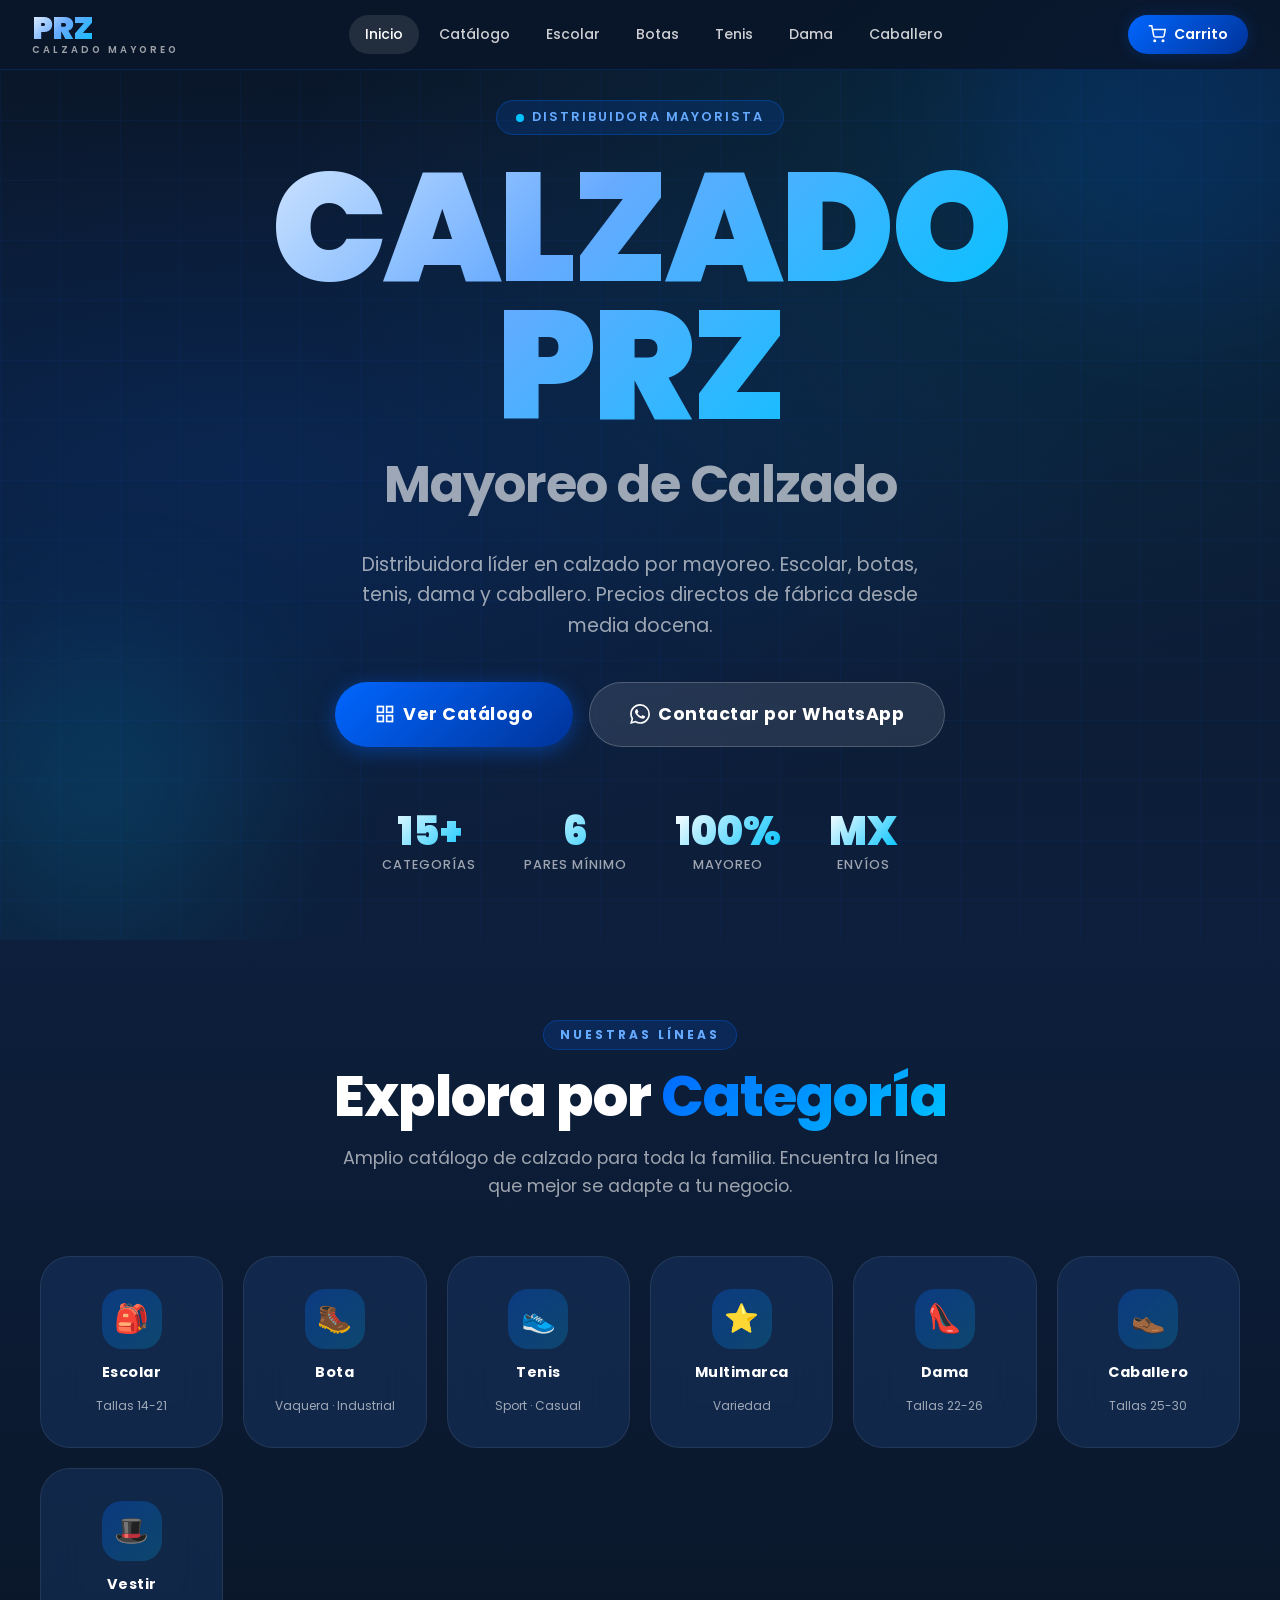
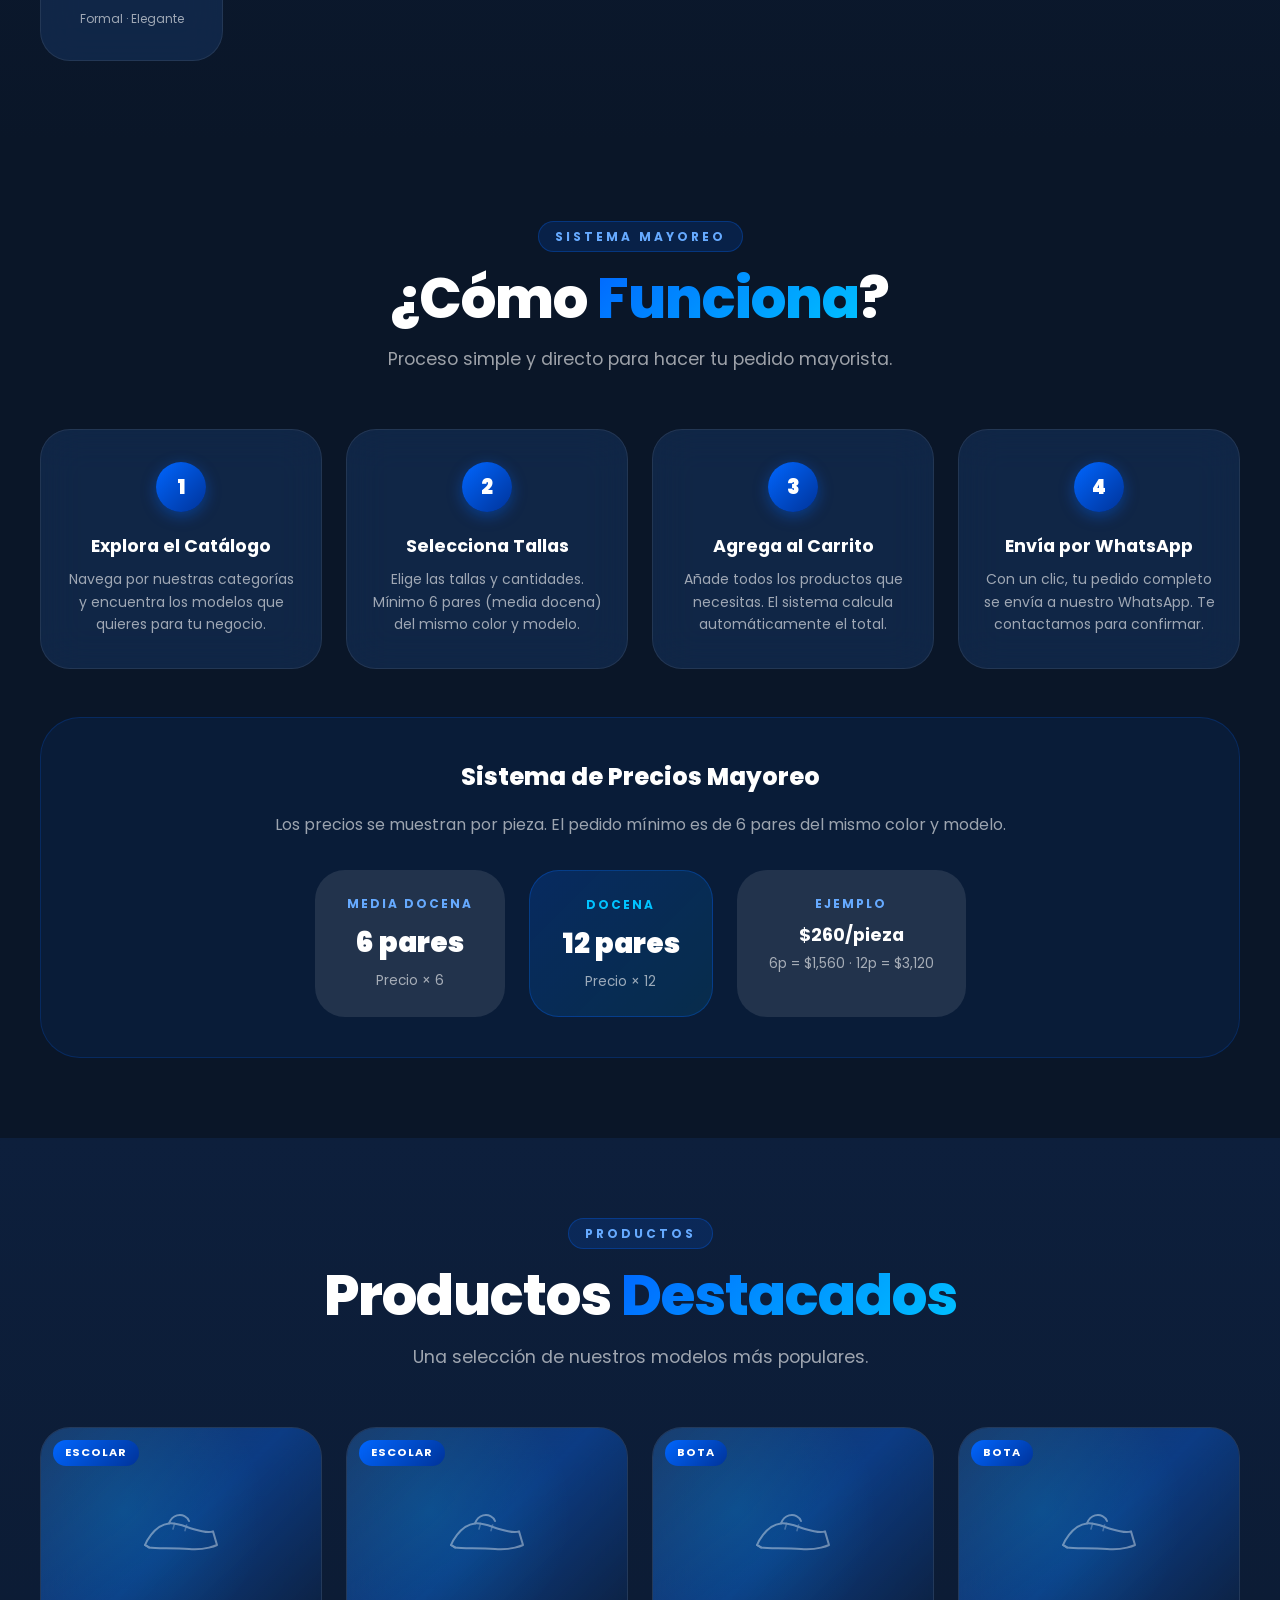
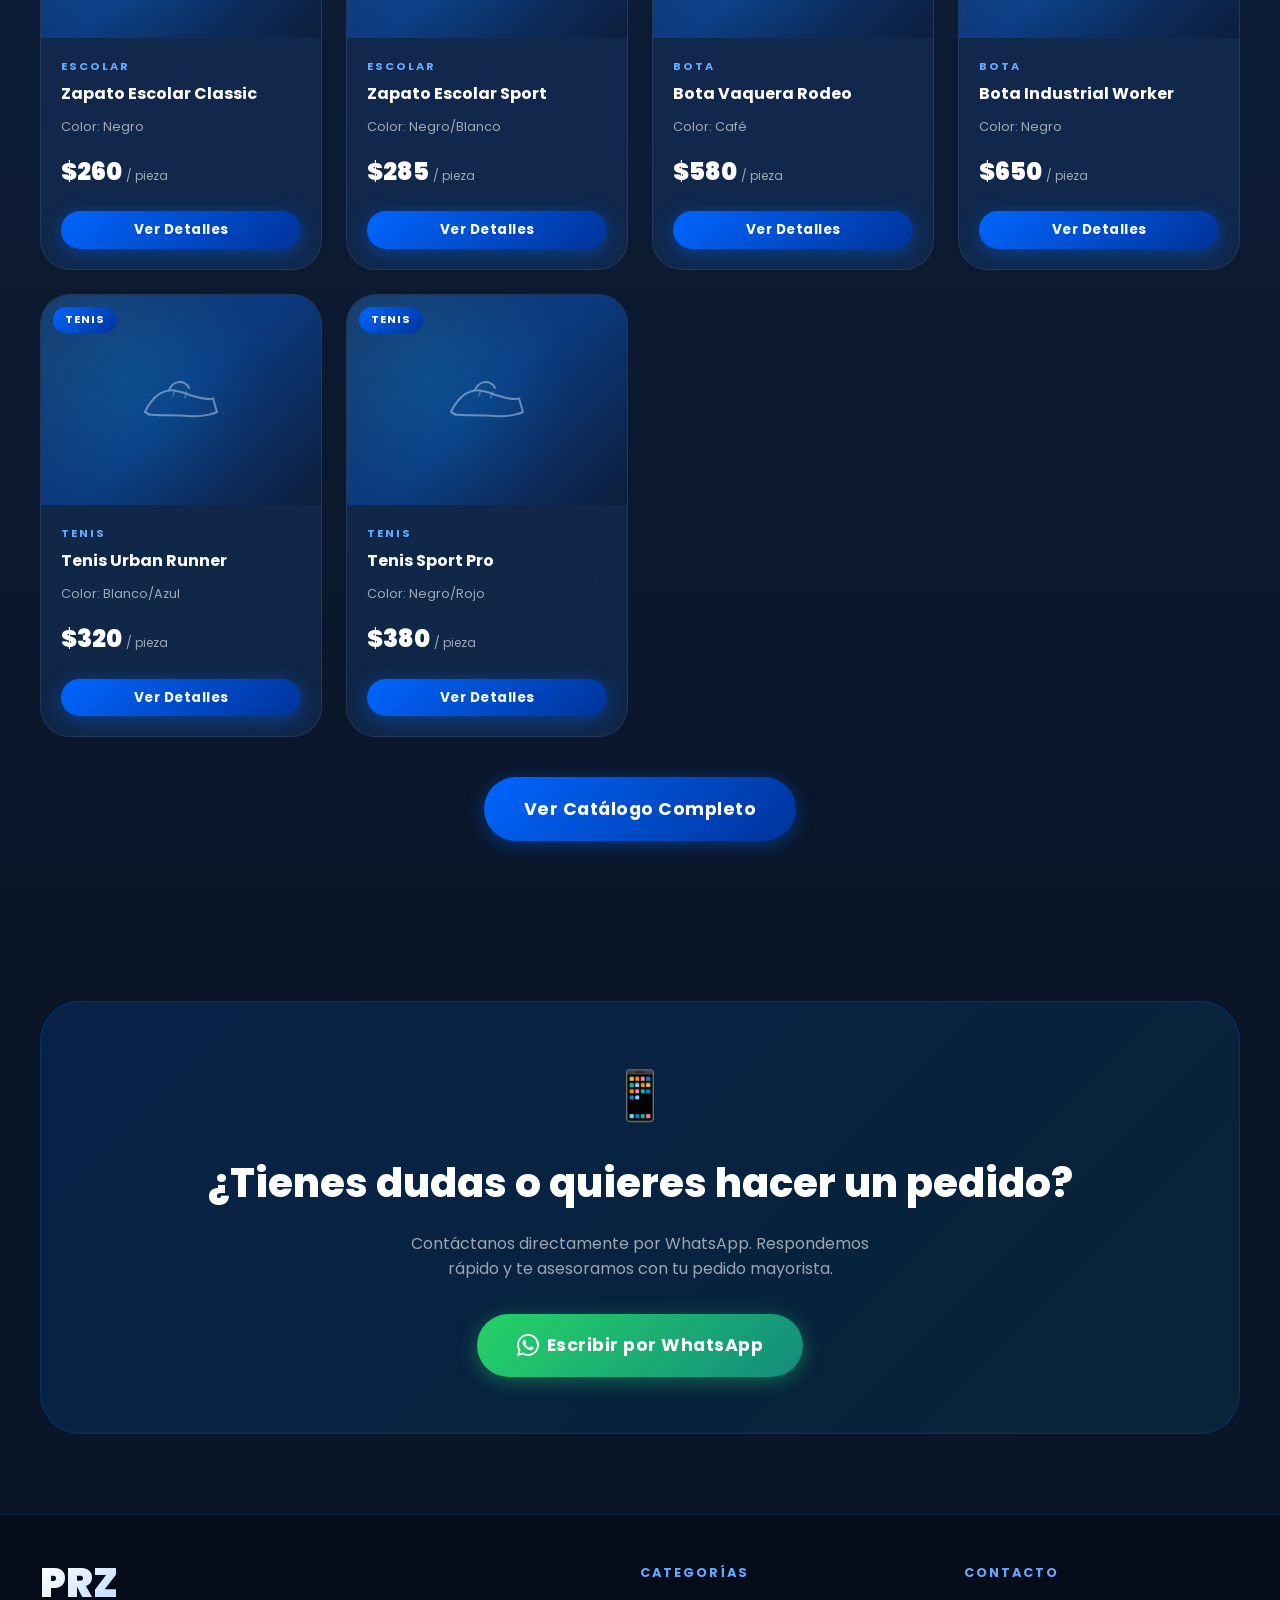
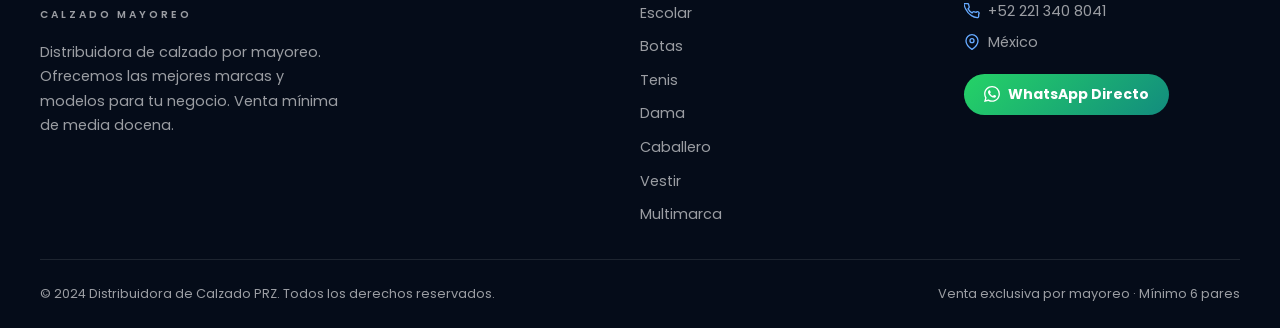
==== index.html @ e24a601f "Add files via upload" ====
<!DOCTYPE html>
<html lang="es">
<head>
  <meta charset="UTF-8">
  <meta name="viewport" content="width=device-width, initial-scale=1.0">
  <title>PRZ Calzado Mayoreo - Distribuidora de Calzado</title>
  <meta name="description" content="Distribuidora de calzado por mayoreo. Escolar, bota, tenis, dama, caballero y más. Mínimo media docena.">
  <link rel="preconnect" href="https://fonts.googleapis.com">
  <link rel="preconnect" href="https://fonts.gstatic.com" crossorigin>
  <link href="https://fonts.googleapis.com/css2?family=Poppins:wght@300;400;500;600;700;800;900&display=swap" rel="stylesheet">
  <link rel="stylesheet" href="style.css">
</head>
<body data-page="index">

  <!-- NAVBAR -->
  <nav class="navbar" id="navbar">
    <a href="index.html" class="nav-logo">
      <div>
        <span class="logo-text">PRZ</span>
        <span class="logo-sub">Calzado Mayoreo</span>
      </div>
    </a>
    <div class="nav-links">
      <a href="index.html" class="active">Inicio</a>
      <a href="catalogo.html">Catálogo</a>
      <a href="catalogo.html?categoria=escolar">Escolar</a>
      <a href="catalogo.html?categoria=bota">Botas</a>
      <a href="catalogo.html?categoria=tenis">Tenis</a>
      <a href="catalogo.html?categoria=dama">Dama</a>
      <a href="catalogo.html?categoria=caballero">Caballero</a>
    </div>
    <div class="nav-actions">
      <a href="carrito.html" class="cart-btn">
        <svg viewBox="0 0 24 24" fill="none" stroke="currentColor" stroke-width="2">
          <circle cx="9" cy="21" r="1"/><circle cx="20" cy="21" r="1"/>
          <path d="M1 1h4l2.68 13.39a2 2 0 0 0 2 1.61h9.72a2 2 0 0 0 2-1.61L23 6H6"/>
        </svg>
        Carrito
        <span class="cart-count hidden">0</span>
      </a>
      <button class="hamburger" id="hamburger" aria-label="Menú">
        <span></span><span></span><span></span>
      </button>
    </div>
  </nav>

  <!-- MOBILE NAV -->
  <div class="mobile-nav" id="mobile-nav">
    <a href="index.html">Inicio</a>
    <a href="catalogo.html">Catálogo Completo</a>
    <a href="catalogo.html?categoria=escolar">Escolar</a>
    <a href="catalogo.html?categoria=bota">Botas</a>
    <a href="catalogo.html?categoria=tenis">Tenis</a>
    <a href="catalogo.html?categoria=dama">Dama</a>
    <a href="catalogo.html?categoria=caballero">Caballero</a>
    <a href="carrito.html">🛒 Carrito</a>
  </div>

  <!-- HERO -->
  <section class="hero">
    <div class="hero-bg-grid"></div>
    <div class="hero-shape hero-shape-1"></div>
    <div class="hero-shape hero-shape-2"></div>
    <div class="hero-content">
      <div class="hero-badge">Distribuidora Mayorista</div>
      <h1 class="hero-title">CALZADO<br>PRZ</h1>
      <p class="hero-title-sub">Mayoreo de Calzado</p>
      <p class="hero-description">
        Distribuidora líder en calzado por mayoreo. Escolar, botas, tenis, dama y caballero.
        Precios directos de fábrica desde media docena.
      </p>
      <div class="hero-actions">
        <a href="catalogo.html" class="btn btn-primary btn-lg">
          <svg viewBox="0 0 24 24" fill="none" stroke="currentColor" stroke-width="2" width="20" height="20">
            <rect x="3" y="3" width="7" height="7"/><rect x="14" y="3" width="7" height="7"/>
            <rect x="14" y="14" width="7" height="7"/><rect x="3" y="14" width="7" height="7"/>
          </svg>
          Ver Catálogo
        </a>
        <a href="https://wa.me/522213408041" target="_blank" class="btn btn-secondary btn-lg">
          <svg viewBox="0 0 24 24" fill="currentColor" width="20" height="20">
            <path d="M17.472 14.382c-.297-.149-1.758-.867-2.03-.967-.273-.099-.471-.148-.67.15-.197.297-.767.966-.94 1.164-.173.199-.347.223-.644.075-.297-.15-1.255-.463-2.39-1.475-.883-.788-1.48-1.761-1.653-2.059-.173-.297-.018-.458.13-.606.134-.133.298-.347.446-.52.149-.174.198-.298.298-.497.099-.198.05-.371-.025-.52-.075-.149-.669-1.612-.916-2.207-.242-.579-.487-.5-.669-.51-.173-.008-.371-.01-.57-.01-.198 0-.52.074-.792.372-.272.297-1.04 1.016-1.04 2.479 0 1.462 1.065 2.875 1.213 3.074.149.198 2.096 3.2 5.077 4.487.709.306 1.262.489 1.694.625.712.227 1.36.195 1.871.118.571-.085 1.758-.719 2.006-1.413.248-.694.248-1.289.173-1.413-.074-.124-.272-.198-.57-.347m-5.421 7.403h-.004a9.87 9.87 0 01-5.031-1.378l-.361-.214-3.741.982.998-3.648-.235-.374a9.86 9.86 0 01-1.51-5.26c.001-5.45 4.436-9.884 9.888-9.884 2.64 0 5.122 1.03 6.988 2.898a9.825 9.825 0 012.893 6.994c-.003 5.45-4.437 9.884-9.885 9.884m8.413-18.297A11.815 11.815 0 0012.05 0C5.495 0 .16 5.335.157 11.892c0 2.096.547 4.142 1.588 5.945L.057 24l6.305-1.654a11.882 11.882 0 005.683 1.448h.005c6.554 0 11.89-5.335 11.893-11.893a11.821 11.821 0 00-3.48-8.413z"/>
          </svg>
          Contactar por WhatsApp
        </a>
      </div>
      <div class="hero-stats">
        <div class="hero-stat">
          <div class="stat-number">15+</div>
          <div class="stat-label">Categorías</div>
        </div>
        <div class="hero-stat">
          <div class="stat-number">6</div>
          <div class="stat-label">Pares mínimo</div>
        </div>
        <div class="hero-stat">
          <div class="stat-number">100%</div>
          <div class="stat-label">Mayoreo</div>
        </div>
        <div class="hero-stat">
          <div class="stat-number">MX</div>
          <div class="stat-label">Envíos</div>
        </div>
      </div>
    </div>
  </section>

  <!-- CATEGORÍAS -->
  <section class="section section-alt">
    <div class="container">
      <div class="section-header">
        <span class="section-tag">Nuestras Líneas</span>
        <h2 class="section-title">Explora por <span>Categoría</span></h2>
        <p class="section-subtitle">Amplio catálogo de calzado para toda la familia. Encuentra la línea que mejor se adapte a tu negocio.</p>
      </div>
      <div class="categories-grid">
        <a href="catalogo.html?categoria=escolar" class="category-card">
          <div class="category-icon">🎒</div>
          <span class="category-name">Escolar</span>
          <span class="category-count">Tallas 14-21</span>
        </a>
        <a href="catalogo.html?categoria=bota" class="category-card">
          <div class="category-icon">🥾</div>
          <span class="category-name">Bota</span>
          <span class="category-count">Vaquera · Industrial</span>
        </a>
        <a href="catalogo.html?categoria=tenis" class="category-card">
          <div class="category-icon">👟</div>
          <span class="category-name">Tenis</span>
          <span class="category-count">Sport · Casual</span>
        </a>
        <a href="catalogo.html?categoria=multimarca" class="category-card">
          <div class="category-icon">⭐</div>
          <span class="category-name">Multimarca</span>
          <span class="category-count">Variedad</span>
        </a>
        <a href="catalogo.html?categoria=dama" class="category-card">
          <div class="category-icon">👠</div>
          <span class="category-name">Dama</span>
          <span class="category-count">Tallas 22-26</span>
        </a>
        <a href="catalogo.html?categoria=caballero" class="category-card">
          <div class="category-icon">👞</div>
          <span class="category-name">Caballero</span>
          <span class="category-count">Tallas 25-30</span>
        </a>
        <a href="catalogo.html?categoria=vestir" class="category-card">
          <div class="category-icon">🎩</div>
          <span class="category-name">Vestir</span>
          <span class="category-count">Formal · Elegante</span>
        </a>
      </div>
    </div>
  </section>

  <!-- CÓMO FUNCIONA -->
  <section class="section">
    <div class="container">
      <div class="section-header">
        <span class="section-tag">Sistema Mayoreo</span>
        <h2 class="section-title">¿Cómo <span>Funciona</span>?</h2>
        <p class="section-subtitle">Proceso simple y directo para hacer tu pedido mayorista.</p>
      </div>
      <div class="steps-grid">
        <div class="step-card">
          <div class="step-number">1</div>
          <h3 class="step-title">Explora el Catálogo</h3>
          <p class="step-desc">Navega por nuestras categorías y encuentra los modelos que quieres para tu negocio.</p>
        </div>
        <div class="step-card">
          <div class="step-number">2</div>
          <h3 class="step-title">Selecciona Tallas</h3>
          <p class="step-desc">Elige las tallas y cantidades. Mínimo 6 pares (media docena) del mismo color y modelo.</p>
        </div>
        <div class="step-card">
          <div class="step-number">3</div>
          <h3 class="step-title">Agrega al Carrito</h3>
          <p class="step-desc">Añade todos los productos que necesitas. El sistema calcula automáticamente el total.</p>
        </div>
        <div class="step-card">
          <div class="step-number">4</div>
          <h3 class="step-title">Envía por WhatsApp</h3>
          <p class="step-desc">Con un clic, tu pedido completo se envía a nuestro WhatsApp. Te contactamos para confirmar.</p>
        </div>
      </div>

      <!-- Mayoreo info -->
      <div style="margin-top:3rem;background:rgba(0,102,255,0.08);border:1px solid rgba(0,102,255,0.2);border-radius:var(--radius-xl);padding:2.5rem;text-align:center">
        <h3 style="font-size:1.5rem;font-weight:800;margin-bottom:1rem">Sistema de Precios Mayoreo</h3>
        <p style="color:var(--white-60);margin-bottom:2rem">Los precios se muestran por pieza. El pedido mínimo es de 6 pares del mismo color y modelo.</p>
        <div style="display:flex;gap:1.5rem;justify-content:center;flex-wrap:wrap">
          <div style="background:var(--white-10);border-radius:var(--radius-lg);padding:1.5rem 2rem;min-width:180px">
            <div style="font-size:0.75rem;font-weight:700;letter-spacing:2px;text-transform:uppercase;color:var(--blue-light);margin-bottom:0.5rem">Media Docena</div>
            <div style="font-size:1.75rem;font-weight:900">6 pares</div>
            <div style="font-size:0.85rem;color:var(--white-60);margin-top:0.25rem">Precio × 6</div>
          </div>
          <div style="background:linear-gradient(135deg,rgba(0,102,255,0.2),rgba(0,195,255,0.1));border:1px solid rgba(0,102,255,0.3);border-radius:var(--radius-lg);padding:1.5rem 2rem;min-width:180px">
            <div style="font-size:0.75rem;font-weight:700;letter-spacing:2px;text-transform:uppercase;color:var(--accent);margin-bottom:0.5rem">Docena</div>
            <div style="font-size:1.75rem;font-weight:900">12 pares</div>
            <div style="font-size:0.85rem;color:var(--white-60);margin-top:0.25rem">Precio × 12</div>
          </div>
          <div style="background:var(--white-10);border-radius:var(--radius-lg);padding:1.5rem 2rem;min-width:180px">
            <div style="font-size:0.75rem;font-weight:700;letter-spacing:2px;text-transform:uppercase;color:var(--blue-light);margin-bottom:0.5rem">Ejemplo</div>
            <div style="font-size:1.1rem;font-weight:700">$260/pieza</div>
            <div style="font-size:0.85rem;color:var(--white-60);margin-top:0.25rem">6p = $1,560 · 12p = $3,120</div>
          </div>
        </div>
      </div>
    </div>
  </section>

  <!-- PRODUCTOS DESTACADOS -->
  <section class="section section-alt">
    <div class="container">
      <div class="section-header">
        <span class="section-tag">Productos</span>
        <h2 class="section-title">Productos <span>Destacados</span></h2>
        <p class="section-subtitle">Una selección de nuestros modelos más populares.</p>
      </div>
      <div class="products-grid" id="featured-products">
        <!-- Rendered by JS -->
      </div>
      <div style="text-align:center;margin-top:2.5rem">
        <a href="catalogo.html" class="btn btn-primary btn-lg">Ver Catálogo Completo</a>
      </div>
    </div>
  </section>

  <!-- CTA WHATSAPP -->
  <section class="section">
    <div class="container">
      <div style="background:linear-gradient(135deg,rgba(0,102,255,0.15),rgba(0,195,255,0.08));border:1px solid rgba(0,102,255,0.25);border-radius:var(--radius-xl);padding:3.5rem 2rem;text-align:center">
        <div style="font-size:3rem;margin-bottom:1rem">📱</div>
        <h2 style="font-size:clamp(1.75rem,4vw,2.5rem);font-weight:800;margin-bottom:1rem">¿Tienes dudas o quieres hacer un pedido?</h2>
        <p style="color:var(--white-60);max-width:500px;margin:0 auto 2rem;font-size:1rem">Contáctanos directamente por WhatsApp. Respondemos rápido y te asesoramos con tu pedido mayorista.</p>
        <a href="https://wa.me/522213408041?text=Hola%2C%20me%20interesa%20hacer%20un%20pedido%20mayorista%20de%20calzado%20PRZ" target="_blank" class="btn btn-whatsapp btn-lg">
          <svg viewBox="0 0 24 24" fill="currentColor" width="22" height="22">
            <path d="M17.472 14.382c-.297-.149-1.758-.867-2.03-.967-.273-.099-.471-.148-.67.15-.197.297-.767.966-.94 1.164-.173.199-.347.223-.644.075-.297-.15-1.255-.463-2.39-1.475-.883-.788-1.48-1.761-1.653-2.059-.173-.297-.018-.458.13-.606.134-.133.298-.347.446-.52.149-.174.198-.298.298-.497.099-.198.05-.371-.025-.52-.075-.149-.669-1.612-.916-2.207-.242-.579-.487-.5-.669-.51-.173-.008-.371-.01-.57-.01-.198 0-.52.074-.792.372-.272.297-1.04 1.016-1.04 2.479 0 1.462 1.065 2.875 1.213 3.074.149.198 2.096 3.2 5.077 4.487.709.306 1.262.489 1.694.625.712.227 1.36.195 1.871.118.571-.085 1.758-.719 2.006-1.413.248-.694.248-1.289.173-1.413-.074-.124-.272-.198-.57-.347m-5.421 7.403h-.004a9.87 9.87 0 01-5.031-1.378l-.361-.214-3.741.982.998-3.648-.235-.374a9.86 9.86 0 01-1.51-5.26c.001-5.45 4.436-9.884 9.888-9.884 2.64 0 5.122 1.03 6.988 2.898a9.825 9.825 0 012.893 6.994c-.003 5.45-4.437 9.884-9.885 9.884m8.413-18.297A11.815 11.815 0 0012.05 0C5.495 0 .16 5.335.157 11.892c0 2.096.547 4.142 1.588 5.945L.057 24l6.305-1.654a11.882 11.882 0 005.683 1.448h.005c6.554 0 11.89-5.335 11.893-11.893a11.821 11.821 0 00-3.48-8.413z"/>
          </svg>
          Escribir por WhatsApp
        </a>
      </div>
    </div>
  </section>

  <!-- FOOTER -->
  <footer class="footer">
    <div class="footer-grid">
      <div class="footer-brand">
        <span class="logo-text">PRZ</span>
        <span class="logo-sub">Calzado Mayoreo</span>
        <p>Distribuidora de calzado por mayoreo. Ofrecemos las mejores marcas y modelos para tu negocio. Venta mínima de media docena.</p>
      </div>
      <div class="footer-col">
        <h4>Categorías</h4>
        <ul>
          <li><a href="catalogo.html?categoria=escolar">Escolar</a></li>
          <li><a href="catalogo.html?categoria=bota">Botas</a></li>
          <li><a href="catalogo.html?categoria=tenis">Tenis</a></li>
          <li><a href="catalogo.html?categoria=dama">Dama</a></li>
          <li><a href="catalogo.html?categoria=caballero">Caballero</a></li>
          <li><a href="catalogo.html?categoria=vestir">Vestir</a></li>
          <li><a href="catalogo.html?categoria=multimarca">Multimarca</a></li>
        </ul>
      </div>
      <div class="footer-col">
        <h4>Contacto</h4>
        <div class="footer-contact-item">
          <svg viewBox="0 0 24 24" fill="none" stroke="currentColor" stroke-width="2">
            <path d="M22 16.92v3a2 2 0 01-2.18 2 19.79 19.79 0 01-8.63-3.07A19.5 19.5 0 013.07 9.81a19.79 19.79 0 01-3.07-8.67A2 2 0 012 .84h3a2 2 0 012 1.72c.127.96.361 1.903.7 2.81a2 2 0 01-.45 2.11L6.09 8.91a16 16 0 006 6l1.27-1.27a2 2 0 012.11-.45c.907.339 1.85.573 2.81.7A2 2 0 0122 16.92z"/>
          </svg>
          +52 221 340 8041
        </div>
        <div class="footer-contact-item">
          <svg viewBox="0 0 24 24" fill="none" stroke="currentColor" stroke-width="2">
            <path d="M21 10c0 7-9 13-9 13s-9-6-9-13a9 9 0 0118 0z"/><circle cx="12" cy="10" r="3"/>
          </svg>
          México
        </div>
        <a href="https://wa.me/522213408041" target="_blank" class="footer-whatsapp">
          <svg viewBox="0 0 24 24" fill="currentColor" width="16" height="16">
            <path d="M17.472 14.382c-.297-.149-1.758-.867-2.03-.967-.273-.099-.471-.148-.67.15-.197.297-.767.966-.94 1.164-.173.199-.347.223-.644.075-.297-.15-1.255-.463-2.39-1.475-.883-.788-1.48-1.761-1.653-2.059-.173-.297-.018-.458.13-.606.134-.133.298-.347.446-.52.149-.174.198-.298.298-.497.099-.198.05-.371-.025-.52-.075-.149-.669-1.612-.916-2.207-.242-.579-.487-.5-.669-.51-.173-.008-.371-.01-.57-.01-.198 0-.52.074-.792.372-.272.297-1.04 1.016-1.04 2.479 0 1.462 1.065 2.875 1.213 3.074.149.198 2.096 3.2 5.077 4.487.709.306 1.262.489 1.694.625.712.227 1.36.195 1.871.118.571-.085 1.758-.719 2.006-1.413.248-.694.248-1.289.173-1.413-.074-.124-.272-.198-.57-.347m-5.421 7.403h-.004a9.87 9.87 0 01-5.031-1.378l-.361-.214-3.741.982.998-3.648-.235-.374a9.86 9.86 0 01-1.51-5.26c.001-5.45 4.436-9.884 9.888-9.884 2.64 0 5.122 1.03 6.988 2.898a9.825 9.825 0 012.893 6.994c-.003 5.45-4.437 9.884-9.885 9.884m8.413-18.297A11.815 11.815 0 0012.05 0C5.495 0 .16 5.335.157 11.892c0 2.096.547 4.142 1.588 5.945L.057 24l6.305-1.654a11.882 11.882 0 005.683 1.448h.005c6.554 0 11.89-5.335 11.893-11.893a11.821 11.821 0 00-3.48-8.413z"/>
          </svg>
          WhatsApp Directo
        </a>
      </div>
    </div>
    <div class="footer-bottom">
      <span>© 2024 Distribuidora de Calzado PRZ. Todos los derechos reservados.</span>
      <span>Venta exclusiva por mayoreo · Mínimo 6 pares</span>
    </div>
  </footer>

  <script src="app.js"></script>
</body>
</html>
---- style.css ----
/* ============================================
   PRZ CALZADO MAYOREO - Global Styles
   ============================================ */

@import url('https://fonts.googleapis.com/css2?family=Poppins:wght@300;400;500;600;700;800;900&display=swap');

/* ---- CSS Custom Properties ---- */
:root {
  --bg-deep: #0A1628;
  --bg-mid: #0d1f3c;
  --bg-card: rgba(26, 58, 107, 0.45);
  --blue-dark: #003399;
  --blue-mid: #1a3a6b;
  --blue-bright: #0066ff;
  --blue-glow: #3385ff;
  --blue-light: #66aaff;
  --white: #ffffff;
  --white-80: rgba(255,255,255,0.8);
  --white-60: rgba(255,255,255,0.6);
  --white-20: rgba(255,255,255,0.2);
  --white-10: rgba(255,255,255,0.1);
  --accent: #00c3ff;
  --accent-2: #0066ff;
  --success: #00e676;
  --warning: #ffab00;
  --radius-sm: 12px;
  --radius-md: 20px;
  --radius-lg: 30px;
  --radius-xl: 40px;
  --radius-pill: 100px;
  --shadow-card: 0 8px 32px rgba(0, 102, 255, 0.15);
  --shadow-glow: 0 0 30px rgba(0, 102, 255, 0.3);
  --shadow-glow-sm: 0 0 15px rgba(0, 102, 255, 0.2);
  --transition: all 0.3s cubic-bezier(0.4, 0, 0.2, 1);
  --font: 'Poppins', sans-serif;
}

/* ---- Reset & Base ---- */
*, *::before, *::after {
  box-sizing: border-box;
  margin: 0;
  padding: 0;
}

html {
  scroll-behavior: smooth;
  font-size: 16px;
}

body {
  font-family: var(--font);
  background-color: var(--bg-deep);
  color: var(--white);
  line-height: 1.6;
  overflow-x: hidden;
  min-height: 100vh;
}

a {
  text-decoration: none;
  color: inherit;
  transition: var(--transition);
}

ul, ol {
  list-style: none;
}

img {
  max-width: 100%;
  display: block;
}

button {
  cursor: pointer;
  font-family: var(--font);
  border: none;
  outline: none;
}

input, select, textarea {
  font-family: var(--font);
  outline: none;
}

/* ============================================
   NAVBAR
   ============================================ */
.navbar {
  position: fixed;
  top: 0;
  left: 0;
  right: 0;
  z-index: 1000;
  padding: 0 2rem;
  height: 70px;
  display: flex;
  align-items: center;
  justify-content: space-between;
  background: rgba(10, 22, 40, 0.85);
  backdrop-filter: blur(20px);
  -webkit-backdrop-filter: blur(20px);
  border-bottom: 1px solid rgba(0, 102, 255, 0.2);
  transition: var(--transition);
}

.navbar.scrolled {
  background: rgba(10, 22, 40, 0.98);
  box-shadow: 0 4px 30px rgba(0, 0, 0, 0.4);
}

.nav-logo {
  display: flex;
  align-items: center;
  gap: 0.5rem;
  text-decoration: none;
}

.nav-logo .logo-text {
  font-size: 2rem;
  font-weight: 900;
  letter-spacing: -1px;
  background: linear-gradient(135deg, var(--white) 0%, var(--blue-light) 50%, var(--accent) 100%);
  -webkit-background-clip: text;
  -webkit-text-fill-color: transparent;
  background-clip: text;
  line-height: 1;
}

.nav-logo .logo-sub {
  font-size: 0.6rem;
  font-weight: 600;
  letter-spacing: 3px;
  text-transform: uppercase;
  color: var(--white-60);
  display: block;
  margin-top: -4px;
}

.nav-links {
  display: flex;
  align-items: center;
  gap: 0.25rem;
}

.nav-links a {
  padding: 0.5rem 1rem;
  border-radius: var(--radius-pill);
  font-size: 0.875rem;
  font-weight: 500;
  color: var(--white-80);
  transition: var(--transition);
}

.nav-links a:hover,
.nav-links a.active {
  background: var(--white-10);
  color: var(--white);
}

.nav-actions {
  display: flex;
  align-items: center;
  gap: 1rem;
}

.cart-btn {
  position: relative;
  display: flex;
  align-items: center;
  gap: 0.5rem;
  padding: 0.5rem 1.25rem;
  background: linear-gradient(135deg, var(--blue-bright), var(--blue-dark));
  border-radius: var(--radius-pill);
  font-size: 0.875rem;
  font-weight: 600;
  color: var(--white);
  transition: var(--transition);
  box-shadow: var(--shadow-glow-sm);
  text-decoration: none;
}

.cart-btn:hover {
  transform: translateY(-2px);
  box-shadow: var(--shadow-glow);
}

.cart-btn svg {
  width: 18px;
  height: 18px;
}

.cart-count {
  position: absolute;
  top: -6px;
  right: -6px;
  background: var(--accent);
  color: var(--bg-deep);
  font-size: 0.65rem;
  font-weight: 800;
  width: 20px;
  height: 20px;
  border-radius: 50%;
  display: flex;
  align-items: center;
  justify-content: center;
  border: 2px solid var(--bg-deep);
  transition: var(--transition);
}

.cart-count.hidden {
  display: none;
}

/* Hamburger */
.hamburger {
  display: none;
  flex-direction: column;
  gap: 5px;
  cursor: pointer;
  padding: 0.5rem;
  background: none;
  border: none;
}

.hamburger span {
  display: block;
  width: 24px;
  height: 2px;
  background: var(--white);
  border-radius: 2px;
  transition: var(--transition);
}

/* Mobile nav */
.mobile-nav {
  display: none;
  position: fixed;
  top: 70px;
  left: 0;
  right: 0;
  background: rgba(10, 22, 40, 0.98);
  backdrop-filter: blur(20px);
  padding: 1rem;
  border-bottom: 1px solid rgba(0, 102, 255, 0.2);
  z-index: 999;
  flex-direction: column;
  gap: 0.5rem;
}

.mobile-nav.open {
  display: flex;
}

.mobile-nav a {
  padding: 0.75rem 1rem;
  border-radius: var(--radius-sm);
  font-weight: 500;
  color: var(--white-80);
  transition: var(--transition);
}

.mobile-nav a:hover {
  background: var(--white-10);
  color: var(--white);
}

/* ============================================
   HERO SECTION
   ============================================ */
.hero {
  min-height: 100vh;
  display: flex;
  align-items: center;
  justify-content: center;
  position: relative;
  overflow: hidden;
  padding: 100px 2rem 4rem;
  background: radial-gradient(ellipse at 20% 50%, rgba(0, 102, 255, 0.15) 0%, transparent 60%),
              radial-gradient(ellipse at 80% 20%, rgba(0, 195, 255, 0.1) 0%, transparent 50%),
              linear-gradient(180deg, var(--bg-deep) 0%, var(--bg-mid) 100%);
}

.hero-bg-grid {
  position: absolute;
  inset: 0;
  background-image:
    linear-gradient(rgba(0, 102, 255, 0.05) 1px, transparent 1px),
    linear-gradient(90deg, rgba(0, 102, 255, 0.05) 1px, transparent 1px);
  background-size: 60px 60px;
  pointer-events: none;
}

.hero-content {
  position: relative;
  z-index: 1;
  text-align: center;
  max-width: 1100px;
  width: 100%;
}

.hero-badge {
  display: inline-flex;
  align-items: center;
  gap: 0.5rem;
  padding: 0.4rem 1.2rem;
  background: rgba(0, 102, 255, 0.15);
  border: 1px solid rgba(0, 102, 255, 0.3);
  border-radius: var(--radius-pill);
  font-size: 0.8rem;
  font-weight: 600;
  letter-spacing: 2px;
  text-transform: uppercase;
  color: var(--blue-light);
  margin-bottom: 1.5rem;
}

.hero-badge::before {
  content: '';
  width: 8px;
  height: 8px;
  background: var(--accent);
  border-radius: 50%;
  animation: pulse 2s infinite;
}

@keyframes pulse {
  0%, 100% { opacity: 1; transform: scale(1); }
  50% { opacity: 0.5; transform: scale(1.3); }
}

.hero-title {
  font-size: clamp(3.5rem, 12vw, 10rem);
  font-weight: 900;
  line-height: 0.9;
  letter-spacing: -4px;
  margin-bottom: 0.5rem;
  background: linear-gradient(135deg, var(--white) 0%, var(--blue-light) 40%, var(--accent) 80%);
  -webkit-background-clip: text;
  -webkit-text-fill-color: transparent;
  background-clip: text;
}

.hero-title-sub {
  font-size: clamp(1.5rem, 4vw, 3.5rem);
  font-weight: 700;
  letter-spacing: -1px;
  color: var(--white-60);
  margin-bottom: 1.5rem;
}

.hero-description {
  font-size: clamp(1rem, 2vw, 1.2rem);
  color: var(--white-60);
  max-width: 600px;
  margin: 0 auto 2.5rem;
  font-weight: 400;
}

.hero-actions {
  display: flex;
  gap: 1rem;
  justify-content: center;
  flex-wrap: wrap;
}

.hero-stats {
  display: flex;
  gap: 3rem;
  justify-content: center;
  margin-top: 4rem;
  flex-wrap: wrap;
}

.hero-stat {
  text-align: center;
}

.hero-stat .stat-number {
  font-size: 2.5rem;
  font-weight: 900;
  background: linear-gradient(135deg, var(--white), var(--accent));
  -webkit-background-clip: text;
  -webkit-text-fill-color: transparent;
  background-clip: text;
  line-height: 1;
}

.hero-stat .stat-label {
  font-size: 0.8rem;
  color: var(--white-60);
  font-weight: 500;
  letter-spacing: 1px;
  text-transform: uppercase;
  margin-top: 0.25rem;
}

/* Floating shapes */
.hero-shape {
  position: absolute;
  border-radius: 50%;
  filter: blur(80px);
  pointer-events: none;
  opacity: 0.15;
}

.hero-shape-1 {
  width: 400px;
  height: 400px;
  background: var(--blue-bright);
  top: -100px;
  right: -100px;
}

.hero-shape-2 {
  width: 300px;
  height: 300px;
  background: var(--accent);
  bottom: 0;
  left: -50px;
}

/* ============================================
   BUTTONS
   ============================================ */
.btn {
  display: inline-flex;
  align-items: center;
  justify-content: center;
  gap: 0.5rem;
  padding: 0.875rem 2rem;
  border-radius: var(--radius-pill);
  font-size: 1rem;
  font-weight: 700;
  letter-spacing: 0.5px;
  transition: var(--transition);
  cursor: pointer;
  border: none;
  text-decoration: none;
  white-space: nowrap;
}

.btn-primary {
  background: linear-gradient(135deg, var(--blue-bright) 0%, var(--blue-dark) 100%);
  color: var(--white);
  box-shadow: 0 4px 20px rgba(0, 102, 255, 0.4);
}

.btn-primary:hover {
  transform: translateY(-3px);
  box-shadow: 0 8px 30px rgba(0, 102, 255, 0.6);
}

.btn-primary:active {
  transform: translateY(-1px);
}

.btn-secondary {
  background: var(--white-10);
  color: var(--white);
  border: 1px solid var(--white-20);
  backdrop-filter: blur(10px);
}

.btn-secondary:hover {
  background: var(--white-20);
  transform: translateY(-3px);
}

.btn-outline {
  background: transparent;
  color: var(--blue-bright);
  border: 2px solid var(--blue-bright);
}

.btn-outline:hover {
  background: var(--blue-bright);
  color: var(--white);
  transform: translateY(-3px);
}

.btn-whatsapp {
  background: linear-gradient(135deg, #25D366, #128C7E);
  color: var(--white);
  box-shadow: 0 4px 20px rgba(37, 211, 102, 0.4);
  font-size: 1.1rem;
  padding: 1rem 2.5rem;
}

.btn-whatsapp:hover {
  transform: translateY(-3px);
  box-shadow: 0 8px 30px rgba(37, 211, 102, 0.6);
}

.btn-lg {
  padding: 1.1rem 2.5rem;
  font-size: 1.1rem;
}

.btn-sm {
  padding: 0.5rem 1.25rem;
  font-size: 0.85rem;
}

.btn-full {
  width: 100%;
}

.btn:disabled {
  opacity: 0.5;
  cursor: not-allowed;
  transform: none !important;
}

/* ============================================
   SECTIONS & LAYOUT
   ============================================ */
.section {
  padding: 5rem 2rem;
}

.section-alt {
  background: linear-gradient(180deg, var(--bg-mid) 0%, var(--bg-deep) 100%);
}

.container {
  max-width: 1200px;
  margin: 0 auto;
  width: 100%;
}

.section-header {
  text-align: center;
  margin-bottom: 3.5rem;
}

.section-tag {
  display: inline-block;
  padding: 0.3rem 1rem;
  background: rgba(0, 102, 255, 0.15);
  border: 1px solid rgba(0, 102, 255, 0.3);
  border-radius: var(--radius-pill);
  font-size: 0.75rem;
  font-weight: 700;
  letter-spacing: 3px;
  text-transform: uppercase;
  color: var(--blue-light);
  margin-bottom: 1rem;
}

.section-title {
  font-size: clamp(2rem, 5vw, 3.5rem);
  font-weight: 800;
  letter-spacing: -1px;
  line-height: 1.1;
  margin-bottom: 1rem;
}

.section-title span {
  background: linear-gradient(135deg, var(--blue-bright), var(--accent));
  -webkit-background-clip: text;
  -webkit-text-fill-color: transparent;
  background-clip: text;
}

.section-subtitle {
  font-size: 1.1rem;
  color: var(--white-60);
  max-width: 600px;
  margin: 0 auto;
}

/* ============================================
   CARDS & GLASSMORPHISM
   ============================================ */
.glass-card {
  background: var(--bg-card);
  backdrop-filter: blur(20px);
  -webkit-backdrop-filter: blur(20px);
  border: 1px solid rgba(255, 255, 255, 0.08);
  border-radius: var(--radius-lg);
  box-shadow: var(--shadow-card);
  transition: var(--transition);
}

.glass-card:hover {
  border-color: rgba(0, 102, 255, 0.3);
  box-shadow: var(--shadow-glow);
  transform: translateY(-4px);
}

/* ============================================
   CATEGORY CARDS (index.html)
   ============================================ */
.categories-grid {
  display: grid;
  grid-template-columns: repeat(auto-fill, minmax(160px, 1fr));
  gap: 1.25rem;
}

.category-card {
  background: var(--bg-card);
  backdrop-filter: blur(20px);
  border: 1px solid rgba(255, 255, 255, 0.08);
  border-radius: var(--radius-lg);
  padding: 2rem 1rem;
  text-align: center;
  cursor: pointer;
  transition: var(--transition);
  text-decoration: none;
  color: var(--white);
  display: flex;
  flex-direction: column;
  align-items: center;
  gap: 0.75rem;
}

.category-card:hover {
  background: rgba(0, 102, 255, 0.2);
  border-color: rgba(0, 102, 255, 0.4);
  transform: translateY(-6px);
  box-shadow: var(--shadow-glow);
}

.category-icon {
  width: 60px;
  height: 60px;
  background: linear-gradient(135deg, rgba(0, 102, 255, 0.3), rgba(0, 195, 255, 0.2));
  border-radius: var(--radius-md);
  display: flex;
  align-items: center;
  justify-content: center;
  font-size: 1.75rem;
  transition: var(--transition);
}

.category-card:hover .category-icon {
  background: linear-gradient(135deg, var(--blue-bright), var(--accent));
  transform: scale(1.1);
}

.category-name {
  font-size: 0.9rem;
  font-weight: 700;
  letter-spacing: 0.5px;
}

.category-count {
  font-size: 0.75rem;
  color: var(--white-60);
}

/* ============================================
   HOW IT WORKS SECTION
   ============================================ */
.steps-grid {
  display: grid;
  grid-template-columns: repeat(auto-fit, minmax(220px, 1fr));
  gap: 1.5rem;
}

.step-card {
  background: var(--bg-card);
  backdrop-filter: blur(20px);
  border: 1px solid rgba(255, 255, 255, 0.08);
  border-radius: var(--radius-lg);
  padding: 2rem 1.5rem;
  text-align: center;
  transition: var(--transition);
  position: relative;
  overflow: hidden;
}

.step-card::before {
  content: '';
  position: absolute;
  top: 0;
  left: 0;
  right: 0;
  height: 3px;
  background: linear-gradient(90deg, var(--blue-bright), var(--accent));
  opacity: 0;
  transition: var(--transition);
}

.step-card:hover::before {
  opacity: 1;
}

.step-card:hover {
  border-color: rgba(0, 102, 255, 0.3);
  transform: translateY(-4px);
  box-shadow: var(--shadow-glow);
}

.step-number {
  width: 50px;
  height: 50px;
  background: linear-gradient(135deg, var(--blue-bright), var(--blue-dark));
  border-radius: 50%;
  display: flex;
  align-items: center;
  justify-content: center;
  font-size: 1.25rem;
  font-weight: 900;
  margin: 0 auto 1.25rem;
  box-shadow: 0 4px 15px rgba(0, 102, 255, 0.4);
}

.step-title {
  font-size: 1.1rem;
  font-weight: 700;
  margin-bottom: 0.5rem;
}

.step-desc {
  font-size: 0.875rem;
  color: var(--white-60);
  line-height: 1.6;
}

/* ============================================
   PRODUCT CARDS
   ============================================ */
.products-grid {
  display: grid;
  grid-template-columns: repeat(auto-fill, minmax(260px, 1fr));
  gap: 1.5rem;
}

.product-card {
  background: var(--bg-card);
  backdrop-filter: blur(20px);
  border: 1px solid rgba(255, 255, 255, 0.08);
  border-radius: var(--radius-lg);
  overflow: hidden;
  transition: var(--transition);
  cursor: pointer;
  text-decoration: none;
  color: var(--white);
  display: flex;
  flex-direction: column;
}

.product-card:hover {
  border-color: rgba(0, 102, 255, 0.4);
  transform: translateY(-6px);
  box-shadow: var(--shadow-glow);
}

.product-image-placeholder {
  width: 100%;
  aspect-ratio: 4/3;
  background: linear-gradient(135deg, var(--blue-mid) 0%, rgba(0, 102, 255, 0.3) 50%, var(--bg-mid) 100%);
  display: flex;
  align-items: center;
  justify-content: center;
  position: relative;
  overflow: hidden;
}

.product-image-placeholder.has-image {
  background: #f5f5f5;
}

.product-image-placeholder::before {
  content: '';
  position: absolute;
  inset: 0;
  background: radial-gradient(circle at 30% 40%, rgba(0, 195, 255, 0.15) 0%, transparent 60%);
}

.product-image-placeholder.has-image::before {
  display: none;
}

.product-image-placeholder svg {
  width: 80px;
  height: 80px;
  opacity: 0.4;
  position: relative;
  z-index: 1;
}

.product-badge {
  position: absolute;
  top: 12px;
  left: 12px;
  padding: 0.25rem 0.75rem;
  background: linear-gradient(135deg, var(--blue-bright), var(--blue-dark));
  border-radius: var(--radius-pill);
  font-size: 0.7rem;
  font-weight: 700;
  letter-spacing: 1px;
  text-transform: uppercase;
  z-index: 2;
}

.product-info {
  padding: 1.25rem;
  flex: 1;
  display: flex;
  flex-direction: column;
  gap: 0.5rem;
}

.product-category {
  font-size: 0.7rem;
  font-weight: 700;
  letter-spacing: 2px;
  text-transform: uppercase;
  color: var(--blue-light);
}

.product-name {
  font-size: 1rem;
  font-weight: 700;
  line-height: 1.3;
}

.product-price-row {
  display: flex;
  align-items: baseline;
  gap: 0.25rem;
  margin-top: auto;
  padding-top: 0.5rem;
}

.product-price {
  font-size: 1.5rem;
  font-weight: 900;
  color: var(--white);
}

.product-price-label {
  font-size: 0.75rem;
  color: var(--white-60);
}

.product-card-footer {
  padding: 0 1.25rem 1.25rem;
}

/* ============================================
   CATALOG PAGE
   ============================================ */
.catalog-page {
  padding-top: 90px;
  min-height: 100vh;
  background: linear-gradient(180deg, var(--bg-deep) 0%, var(--bg-mid) 100%);
}

.catalog-header {
  padding: 3rem 2rem 2rem;
  text-align: center;
}

.catalog-layout {
  display: flex;
  gap: 2rem;
  padding: 0 2rem 4rem;
  max-width: 1300px;
  margin: 0 auto;
}

/* Filter Tabs */
.filter-tabs {
  display: flex;
  flex-wrap: wrap;
  gap: 0.5rem;
  justify-content: center;
  margin-bottom: 2.5rem;
}

.filter-tab {
  padding: 0.5rem 1.25rem;
  border-radius: var(--radius-pill);
  font-size: 0.875rem;
  font-weight: 600;
  background: var(--white-10);
  color: var(--white-80);
  border: 1px solid var(--white-20);
  cursor: pointer;
  transition: var(--transition);
}

.filter-tab:hover {
  background: rgba(0, 102, 255, 0.2);
  border-color: rgba(0, 102, 255, 0.4);
  color: var(--white);
}

.filter-tab.active {
  background: linear-gradient(135deg, var(--blue-bright), var(--blue-dark));
  border-color: transparent;
  color: var(--white);
  box-shadow: 0 4px 15px rgba(0, 102, 255, 0.4);
}

.catalog-results-info {
  text-align: center;
  color: var(--white-60);
  font-size: 0.875rem;
  margin-bottom: 1.5rem;
}

.catalog-results-info span {
  color: var(--white);
  font-weight: 700;
}

/* ============================================
   PRODUCT DETAIL PAGE
   ============================================ */
.product-detail-page {
  padding-top: 90px;
  min-height: 100vh;
}

.product-detail-layout {
  display: grid;
  grid-template-columns: 1fr 1fr;
  gap: 3rem;
  max-width: 1100px;
  margin: 0 auto;
  padding: 3rem 2rem;
}

.product-detail-image {
  width: 100%;
  background: linear-gradient(135deg, var(--blue-mid) 0%, rgba(0, 102, 255, 0.3) 50%, var(--bg-mid) 100%);
  border-radius: var(--radius-xl);
  display: flex;
  align-items: center;
  justify-content: center;
  position: relative;
  overflow: hidden;
  border: 1px solid rgba(255, 255, 255, 0.08);
  min-height: 300px;
}

.product-detail-image.has-image {
  background: transparent;
  border: none;
  min-height: unset;
}

.product-detail-image.has-image img {
  width: 100%;
  height: auto;
  display: block;
  border-radius: var(--radius-xl);
}

.product-detail-image::before {
  content: '';
  position: absolute;
  inset: 0;
  background: radial-gradient(circle at 30% 40%, rgba(0, 195, 255, 0.2) 0%, transparent 60%);
}

.product-detail-image.has-image::before {
  display: none;
}

.product-detail-image svg {
  width: 160px;
  height: 160px;
  opacity: 0.35;
  position: relative;
  z-index: 1;
}

.product-detail-info {
  display: flex;
  flex-direction: column;
  gap: 1.5rem;
}

.product-detail-category {
  font-size: 0.75rem;
  font-weight: 700;
  letter-spacing: 3px;
  text-transform: uppercase;
  color: var(--blue-light);
}

.product-detail-name {
  font-size: clamp(1.75rem, 4vw, 2.5rem);
  font-weight: 800;
  letter-spacing: -1px;
  line-height: 1.1;
}

.product-detail-desc {
  color: var(--white-60);
  line-height: 1.7;
}

.price-display {
  background: rgba(0, 102, 255, 0.1);
  border: 1px solid rgba(0, 102, 255, 0.2);
  border-radius: var(--radius-md);
  padding: 1.25rem;
}

.price-display .price-label {
  font-size: 0.75rem;
  font-weight: 600;
  letter-spacing: 2px;
  text-transform: uppercase;
  color: var(--blue-light);
  margin-bottom: 0.25rem;
}

.price-display .price-value {
  font-size: 2.5rem;
  font-weight: 900;
  background: linear-gradient(135deg, var(--white), var(--accent));
  -webkit-background-clip: text;
  -webkit-text-fill-color: transparent;
  background-clip: text;
  line-height: 1;
}

.price-display .price-note {
  font-size: 0.8rem;
  color: var(--white-60);
  margin-top: 0.25rem;
}

/* Talla Selector */
.tallas-section {
  display: flex;
  flex-direction: column;
  gap: 0.75rem;
}

.tallas-title {
  font-size: 0.875rem;
  font-weight: 700;
  letter-spacing: 1px;
  text-transform: uppercase;
  color: var(--white-80);
}

.tallas-grid {
  display: flex;
  flex-direction: column;
  gap: 0.75rem;
}

.talla-row {
  display: flex;
  align-items: center;
  gap: 1rem;
  background: var(--white-10);
  border: 1px solid var(--white-20);
  border-radius: var(--radius-md);
  padding: 0.75rem 1rem;
  transition: var(--transition);
}

.talla-row.has-quantity {
  background: rgba(0, 102, 255, 0.15);
  border-color: rgba(0, 102, 255, 0.4);
}

.talla-label {
  font-size: 1rem;
  font-weight: 700;
  min-width: 60px;
}

.talla-label span {
  font-size: 0.7rem;
  font-weight: 500;
  color: var(--white-60);
  display: block;
}

.quantity-control {
  display: flex;
  align-items: center;
  gap: 0.5rem;
  margin-left: auto;
}

.qty-btn {
  width: 32px;
  height: 32px;
  border-radius: 50%;
  background: var(--white-20);
  color: var(--white);
  font-size: 1.1rem;
  font-weight: 700;
  display: flex;
  align-items: center;
  justify-content: center;
  transition: var(--transition);
  border: none;
  cursor: pointer;
  line-height: 1;
}

.qty-btn:hover {
  background: var(--blue-bright);
}

.qty-input {
  width: 50px;
  text-align: center;
  background: var(--white-10);
  border: 1px solid var(--white-20);
  border-radius: var(--radius-sm);
  color: var(--white);
  font-size: 1rem;
  font-weight: 700;
  padding: 0.25rem;
}

/* Calculator */
.calculator-box {
  background: rgba(0, 102, 255, 0.08);
  border: 1px solid rgba(0, 102, 255, 0.2);
  border-radius: var(--radius-md);
  padding: 1.25rem;
}

.calculator-box .calc-title {
  font-size: 0.75rem;
  font-weight: 700;
  letter-spacing: 2px;
  text-transform: uppercase;
  color: var(--blue-light);
  margin-bottom: 0.75rem;
}

.calc-row {
  display: flex;
  justify-content: space-between;
  align-items: center;
  padding: 0.4rem 0;
  font-size: 0.9rem;
  color: var(--white-80);
  border-bottom: 1px solid var(--white-10);
}

.calc-row:last-child {
  border-bottom: none;
  padding-top: 0.75rem;
  margin-top: 0.25rem;
}

.calc-row.total {
  font-size: 1.2rem;
  font-weight: 800;
  color: var(--white);
}

.calc-row.total .calc-value {
  color: var(--accent);
}

.minimum-warning {
  display: flex;
  align-items: center;
  gap: 0.5rem;
  padding: 0.75rem 1rem;
  background: rgba(255, 171, 0, 0.1);
  border: 1px solid rgba(255, 171, 0, 0.3);
  border-radius: var(--radius-md);
  font-size: 0.85rem;
  color: var(--warning);
  font-weight: 500;
}

.minimum-ok {
  display: flex;
  align-items: center;
  gap: 0.5rem;
  padding: 0.75rem 1rem;
  background: rgba(0, 230, 118, 0.1);
  border: 1px solid rgba(0, 230, 118, 0.3);
  border-radius: var(--radius-md);
  font-size: 0.85rem;
  color: var(--success);
  font-weight: 500;
}

/* Breadcrumb */
.breadcrumb {
  display: flex;
  align-items: center;
  gap: 0.5rem;
  padding: 1.5rem 2rem 0;
  max-width: 1100px;
  margin: 0 auto;
  font-size: 0.85rem;
  color: var(--white-60);
}

.breadcrumb a {
  color: var(--blue-light);
  transition: var(--transition);
}

.breadcrumb a:hover {
  color: var(--white);
}

.breadcrumb .sep {
  color: var(--white-20);
}

/* ============================================
   CART PAGE
   ============================================ */
.cart-page {
  padding-top: 90px;
  min-height: 100vh;
}

.cart-layout {
  display: grid;
  grid-template-columns: 1fr 380px;
  gap: 2rem;
  max-width: 1100px;
  margin: 0 auto;
  padding: 3rem 2rem;
  align-items: start;
}

.cart-items-section {
  display: flex;
  flex-direction: column;
  gap: 1rem;
}

.cart-item {
  background: var(--bg-card);
  backdrop-filter: blur(20px);
  border: 1px solid rgba(255, 255, 255, 0.08);
  border-radius: var(--radius-lg);
  padding: 1.25rem;
  display: flex;
  gap: 1.25rem;
  align-items: flex-start;
  transition: var(--transition);
}

.cart-item:hover {
  border-color: rgba(0, 102, 255, 0.3);
}

.cart-item-image {
  width: 90px;
  height: 90px;
  flex-shrink: 0;
  background: linear-gradient(135deg, var(--blue-mid), rgba(0, 102, 255, 0.3));
  border-radius: var(--radius-md);
  display: flex;
  align-items: center;
  justify-content: center;
}

.cart-item-image svg {
  width: 40px;
  height: 40px;
  opacity: 0.5;
}

.cart-item-details {
  flex: 1;
  min-width: 0;
}

.cart-item-name {
  font-size: 1rem;
  font-weight: 700;
  margin-bottom: 0.25rem;
}

.cart-item-category {
  font-size: 0.7rem;
  font-weight: 700;
  letter-spacing: 2px;
  text-transform: uppercase;
  color: var(--blue-light);
  margin-bottom: 0.5rem;
}

.cart-item-tallas {
  display: flex;
  flex-wrap: wrap;
  gap: 0.4rem;
  margin-bottom: 0.5rem;
}

.talla-chip {
  padding: 0.2rem 0.6rem;
  background: var(--white-10);
  border: 1px solid var(--white-20);
  border-radius: var(--radius-pill);
  font-size: 0.75rem;
  font-weight: 600;
}

.cart-item-price {
  font-size: 0.85rem;
  color: var(--white-60);
}

.cart-item-subtotal {
  font-size: 1.25rem;
  font-weight: 800;
  color: var(--white);
  white-space: nowrap;
  text-align: right;
}

.cart-item-remove {
  background: none;
  border: none;
  color: var(--white-60);
  cursor: pointer;
  padding: 0.25rem;
  border-radius: var(--radius-sm);
  transition: var(--transition);
  display: flex;
  align-items: center;
}

.cart-item-remove:hover {
  color: #ff4444;
  background: rgba(255, 68, 68, 0.1);
}

/* Cart Summary */
.cart-summary {
  background: var(--bg-card);
  backdrop-filter: blur(20px);
  border: 1px solid rgba(255, 255, 255, 0.08);
  border-radius: var(--radius-xl);
  padding: 2rem;
  position: sticky;
  top: 90px;
}

.cart-summary-title {
  font-size: 1.25rem;
  font-weight: 800;
  margin-bottom: 1.5rem;
  padding-bottom: 1rem;
  border-bottom: 1px solid var(--white-10);
}

.summary-rows {
  display: flex;
  flex-direction: column;
  gap: 0.75rem;
  margin-bottom: 1.5rem;
}

.summary-row {
  display: flex;
  justify-content: space-between;
  align-items: center;
  font-size: 0.9rem;
  color: var(--white-80);
}

.summary-row.total {
  font-size: 1.3rem;
  font-weight: 800;
  color: var(--white);
  padding-top: 1rem;
  border-top: 1px solid var(--white-10);
  margin-top: 0.5rem;
}

.summary-row.total .summary-value {
  color: var(--accent);
}

/* Customer Form */
.customer-form {
  margin-top: 1.5rem;
  padding-top: 1.5rem;
  border-top: 1px solid var(--white-10);
  display: flex;
  flex-direction: column;
  gap: 1rem;
}

.form-group {
  display: flex;
  flex-direction: column;
  gap: 0.4rem;
}

.form-label {
  font-size: 0.8rem;
  font-weight: 600;
  letter-spacing: 1px;
  text-transform: uppercase;
  color: var(--white-60);
}

.form-input {
  padding: 0.75rem 1rem;
  background: var(--white-10);
  border: 1px solid var(--white-20);
  border-radius: var(--radius-md);
  color: var(--white);
  font-size: 0.95rem;
  transition: var(--transition);
}

.form-input:focus {
  border-color: var(--blue-bright);
  background: rgba(0, 102, 255, 0.1);
  box-shadow: 0 0 0 3px rgba(0, 102, 255, 0.15);
}

.form-input::placeholder {
  color: var(--white-60);
}

/* Empty Cart */
.empty-cart {
  text-align: center;
  padding: 5rem 2rem;
  grid-column: 1 / -1;
}

.empty-cart-icon {
  width: 100px;
  height: 100px;
  background: var(--white-10);
  border-radius: 50%;
  display: flex;
  align-items: center;
  justify-content: center;
  margin: 0 auto 1.5rem;
}

.empty-cart-icon svg {
  width: 50px;
  height: 50px;
  opacity: 0.4;
}

.empty-cart h2 {
  font-size: 1.5rem;
  font-weight: 700;
  margin-bottom: 0.5rem;
}

.empty-cart p {
  color: var(--white-60);
  margin-bottom: 2rem;
}

/* ============================================
   FOOTER
   ============================================ */
.footer {
  background: rgba(5, 12, 25, 0.95);
  border-top: 1px solid rgba(0, 102, 255, 0.15);
  padding: 3rem 2rem 1.5rem;
}

.footer-grid {
  display: grid;
  grid-template-columns: 2fr 1fr 1fr;
  gap: 3rem;
  max-width: 1200px;
  margin: 0 auto;
  padding-bottom: 2rem;
  border-bottom: 1px solid var(--white-10);
}

.footer-brand .logo-text {
  font-size: 2.5rem;
  font-weight: 900;
  background: linear-gradient(135deg, var(--white), var(--blue-light), var(--accent));
  -webkit-background-clip: text;
  -webkit-text-fill-color: transparent;
  background-clip: text;
  line-height: 1;
  display: block;
  margin-bottom: 0.25rem;
}

.footer-brand .logo-sub {
  font-size: 0.65rem;
  font-weight: 600;
  letter-spacing: 3px;
  text-transform: uppercase;
  color: var(--white-60);
  display: block;
  margin-bottom: 1rem;
}

.footer-brand p {
  color: var(--white-60);
  font-size: 0.9rem;
  line-height: 1.7;
  max-width: 300px;
}

.footer-col h4 {
  font-size: 0.8rem;
  font-weight: 700;
  letter-spacing: 2px;
  text-transform: uppercase;
  color: var(--blue-light);
  margin-bottom: 1rem;
}

.footer-col ul {
  display: flex;
  flex-direction: column;
  gap: 0.5rem;
}

.footer-col ul li a {
  color: var(--white-60);
  font-size: 0.9rem;
  transition: var(--transition);
}

.footer-col ul li a:hover {
  color: var(--white);
  padding-left: 4px;
}

.footer-contact-item {
  display: flex;
  align-items: center;
  gap: 0.5rem;
  color: var(--white-60);
  font-size: 0.9rem;
  margin-bottom: 0.5rem;
}

.footer-contact-item svg {
  width: 16px;
  height: 16px;
  flex-shrink: 0;
  color: var(--blue-light);
}

.footer-whatsapp {
  display: inline-flex;
  align-items: center;
  gap: 0.5rem;
  padding: 0.6rem 1.25rem;
  background: linear-gradient(135deg, #25D366, #128C7E);
  border-radius: var(--radius-pill);
  font-size: 0.875rem;
  font-weight: 700;
  color: var(--white);
  margin-top: 0.75rem;
  transition: var(--transition);
}

.footer-whatsapp:hover {
  transform: translateY(-2px);
  box-shadow: 0 4px 15px rgba(37, 211, 102, 0.4);
}

.footer-bottom {
  max-width: 1200px;
  margin: 1.5rem auto 0;
  display: flex;
  justify-content: space-between;
  align-items: center;
  font-size: 0.8rem;
  color: var(--white-60);
  flex-wrap: wrap;
  gap: 0.5rem;
}

/* ============================================
   TOAST NOTIFICATIONS
   ============================================ */
.toast-container {
  position: fixed;
  bottom: 2rem;
  right: 2rem;
  z-index: 9999;
  display: flex;
  flex-direction: column;
  gap: 0.75rem;
  pointer-events: none;
}

.toast {
  background: var(--bg-card);
  backdrop-filter: blur(20px);
  border: 1px solid rgba(255, 255, 255, 0.1);
  border-radius: var(--radius-md);
  padding: 1rem 1.5rem;
  display: flex;
  align-items: center;
  gap: 0.75rem;
  font-size: 0.9rem;
  font-weight: 500;
  min-width: 280px;
  max-width: 380px;
  box-shadow: 0 8px 32px rgba(0, 0, 0, 0.4);
  animation: slideInRight 0.3s ease, fadeOut 0.3s ease 2.7s forwards;
  pointer-events: all;
}

.toast.success {
  border-color: rgba(0, 230, 118, 0.3);
}

.toast.success .toast-icon {
  color: var(--success);
}

.toast.error {
  border-color: rgba(255, 68, 68, 0.3);
}

.toast.error .toast-icon {
  color: #ff4444;
}

.toast.info {
  border-color: rgba(0, 102, 255, 0.3);
}

.toast.info .toast-icon {
  color: var(--blue-light);
}

@keyframes slideInRight {
  from { transform: translateX(100%); opacity: 0; }
  to { transform: translateX(0); opacity: 1; }
}

@keyframes fadeOut {
  from { opacity: 1; }
  to { opacity: 0; transform: translateX(20px); }
}

/* ============================================
   PAGE HEADER (catalog, cart, etc.)
   ============================================ */
.page-header {
  padding: 3rem 2rem 2rem;
  text-align: center;
  background: radial-gradient(ellipse at 50% 0%, rgba(0, 102, 255, 0.1) 0%, transparent 70%);
}

.page-header h1 {
  font-size: clamp(2rem, 5vw, 3.5rem);
  font-weight: 900;
  letter-spacing: -2px;
  margin-bottom: 0.5rem;
}

.page-header p {
  color: var(--white-60);
  font-size: 1rem;
}

/* ============================================
   MAYOREO INFO BANNER
   ============================================ */
.mayoreo-banner {
  background: linear-gradient(135deg, rgba(0, 102, 255, 0.15), rgba(0, 195, 255, 0.1));
  border: 1px solid rgba(0, 102, 255, 0.25);
  border-radius: var(--radius-lg);
  padding: 1.25rem 1.75rem;
  display: flex;
  align-items: center;
  gap: 1rem;
  margin-bottom: 2rem;
}

.mayoreo-banner .banner-icon {
  font-size: 2rem;
  flex-shrink: 0;
}

.mayoreo-banner .banner-text h4 {
  font-size: 0.9rem;
  font-weight: 700;
  margin-bottom: 0.2rem;
}

.mayoreo-banner .banner-text p {
  font-size: 0.8rem;
  color: var(--white-60);
}

/* ============================================
   RESPONSIVE
   ============================================ */
@media (max-width: 1024px) {
  .product-detail-layout {
    grid-template-columns: 1fr;
    max-width: 600px;
  }

  .cart-layout {
    grid-template-columns: 1fr;
  }

  .cart-summary {
    position: static;
  }

  .footer-grid {
    grid-template-columns: 1fr 1fr;
  }
}

@media (max-width: 768px) {
  .navbar {
    padding: 0 1rem;
  }

  .nav-links {
    display: none;
  }

  .hamburger {
    display: flex;
  }

  .hero {
    padding: 90px 1.5rem 3rem;
  }

  .hero-stats {
    gap: 2rem;
  }

  .section {
    padding: 3.5rem 1.5rem;
  }

  .categories-grid {
    grid-template-columns: repeat(auto-fill, minmax(130px, 1fr));
  }

  .products-grid {
    grid-template-columns: repeat(auto-fill, minmax(220px, 1fr));
  }

  .footer-grid {
    grid-template-columns: 1fr;
    gap: 2rem;
  }

  .footer-bottom {
    flex-direction: column;
    text-align: center;
  }

  .catalog-layout {
    padding: 0 1rem 3rem;
  }

  .product-detail-layout {
    padding: 2rem 1rem;
  }

  .cart-layout {
    padding: 2rem 1rem;
  }

  .toast-container {
    bottom: 1rem;
    right: 1rem;
    left: 1rem;
  }

  .toast {
    min-width: unset;
    max-width: 100%;
  }
}

@media (max-width: 480px) {
  .hero-title {
    letter-spacing: -2px;
  }

  .hero-actions {
    flex-direction: column;
    align-items: center;
  }

  .btn {
    width: 100%;
    max-width: 320px;
  }

  .products-grid {
    grid-template-columns: 1fr;
  }

  .cart-item {
    flex-wrap: wrap;
  }

  .cart-item-subtotal {
    width: 100%;
    text-align: left;
  }
}

/* ============================================
   UTILITY CLASSES
   ============================================ */
.text-center { text-align: center; }
.text-gradient {
  background: linear-gradient(135deg, var(--blue-bright), var(--accent));
  -webkit-background-clip: text;
  -webkit-text-fill-color: transparent;
  background-clip: text;
}
.mt-1 { margin-top: 0.5rem; }
.mt-2 { margin-top: 1rem; }
.mt-3 { margin-top: 1.5rem; }
.mb-1 { margin-bottom: 0.5rem; }
.mb-2 { margin-bottom: 1rem; }
.mb-3 { margin-bottom: 1.5rem; }
.hidden { display: none !important; }
.flex { display: flex; }
.flex-center { display: flex; align-items: center; justify-content: center; }
.gap-1 { gap: 0.5rem; }
.gap-2 { gap: 1rem; }

/* Scrollbar */
::-webkit-scrollbar {
  width: 8px;
}
::-webkit-scrollbar-track {
  background: var(--bg-deep);
}
::-webkit-scrollbar-thumb {
  background: var(--blue-mid);
  border-radius: 4px;
}
::-webkit-scrollbar-thumb:hover {
  background: var(--blue-bright);
}
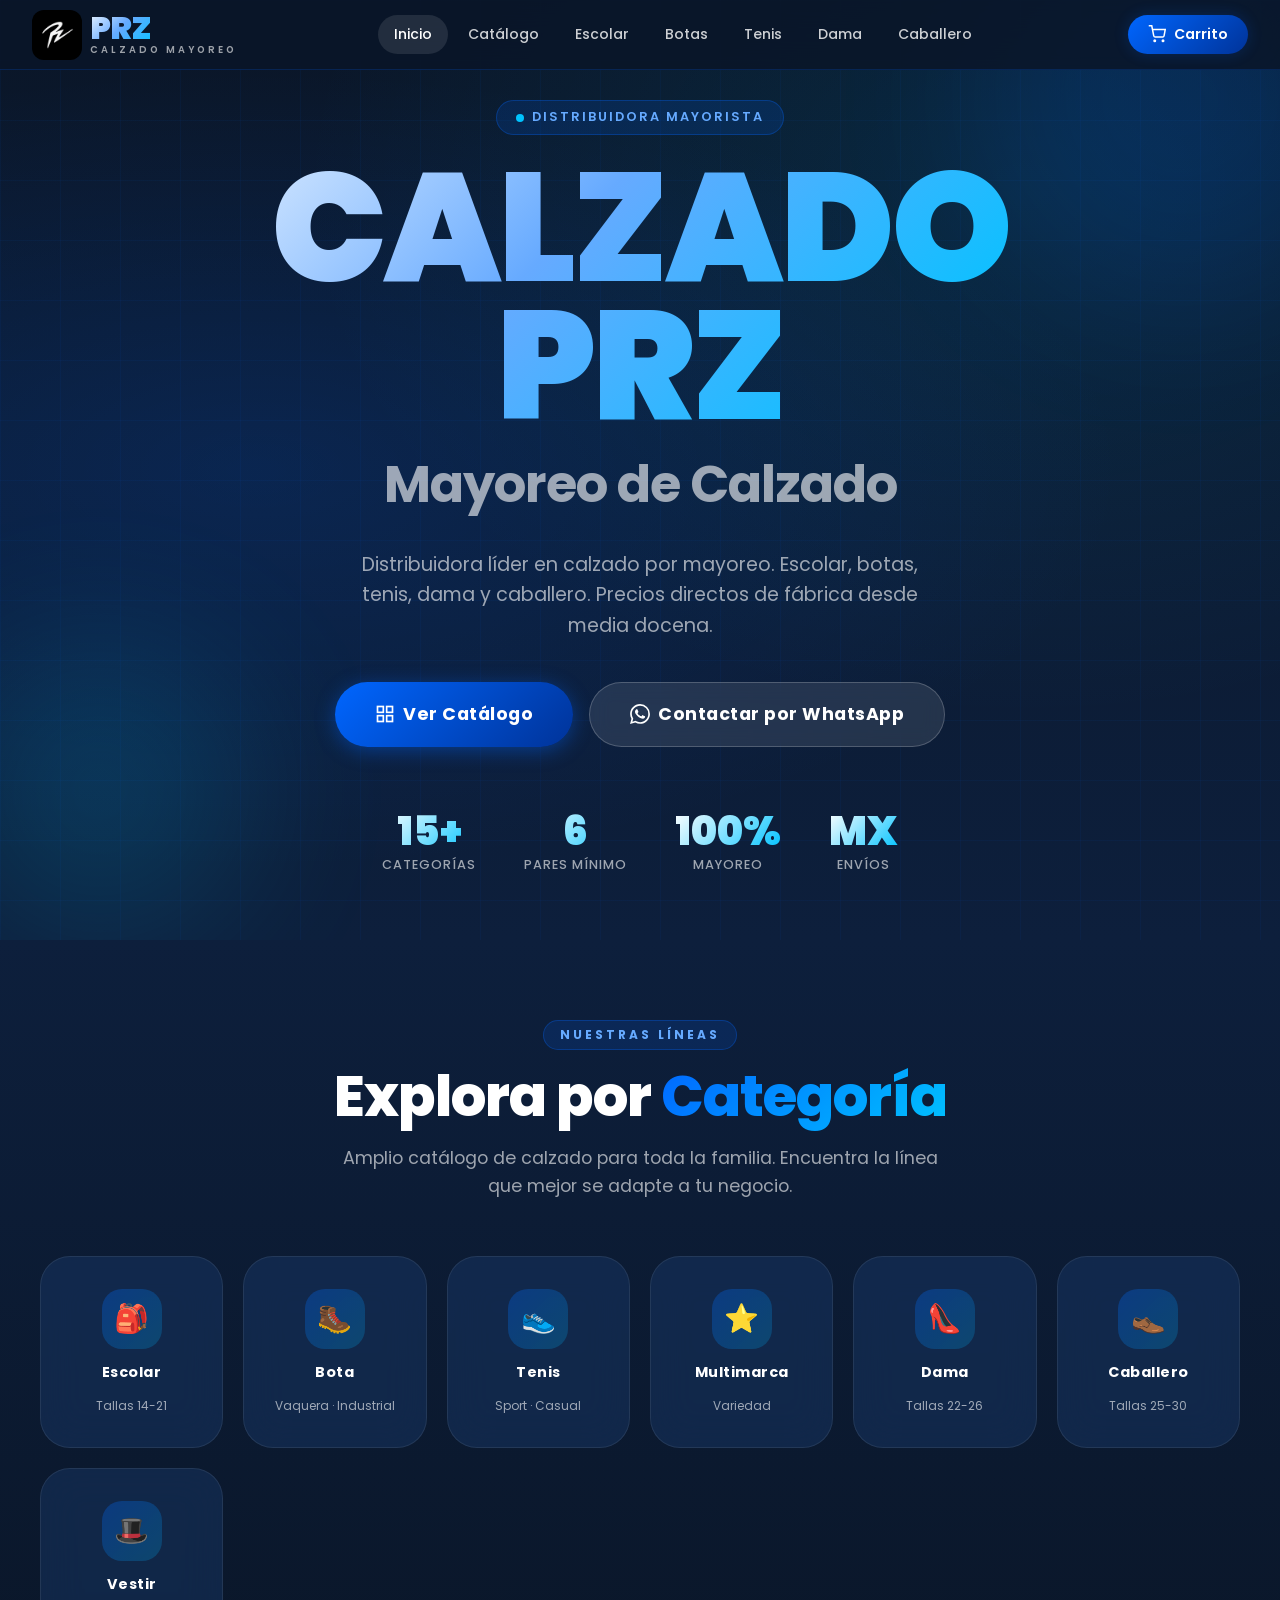
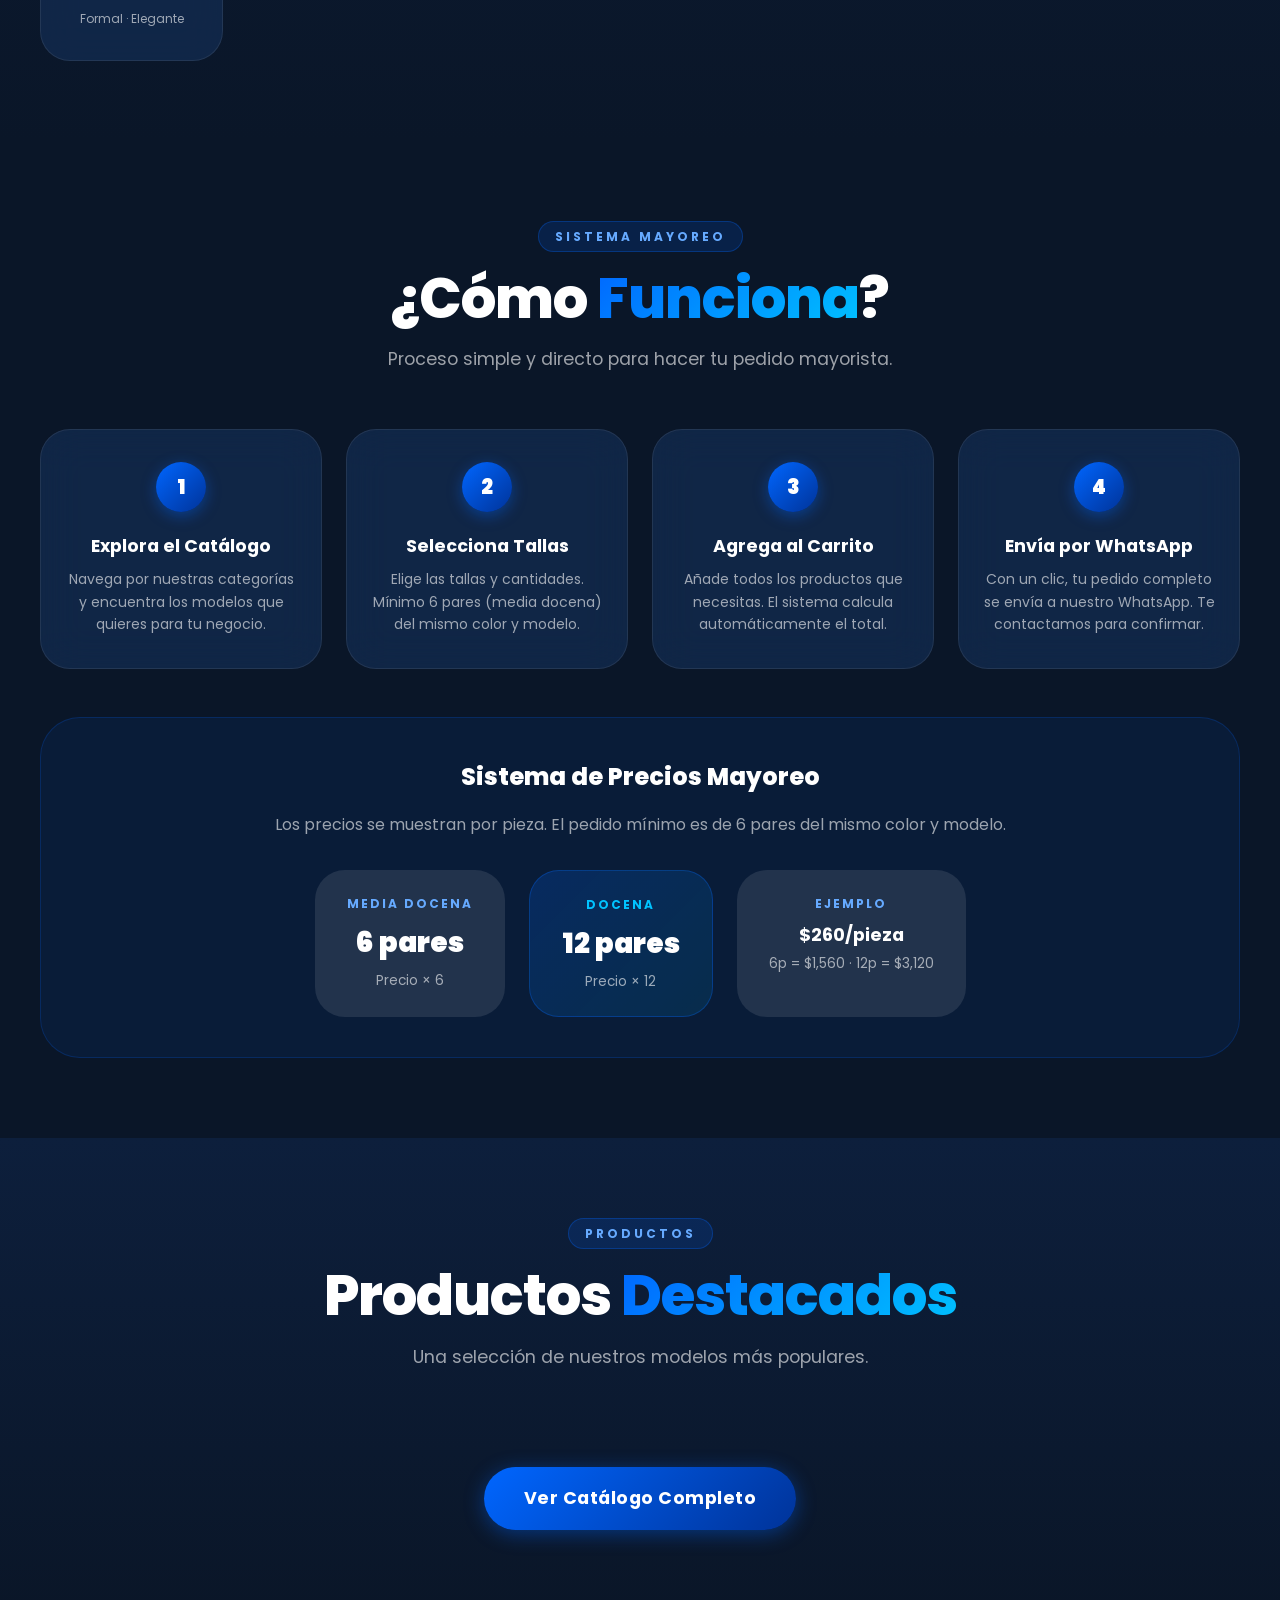
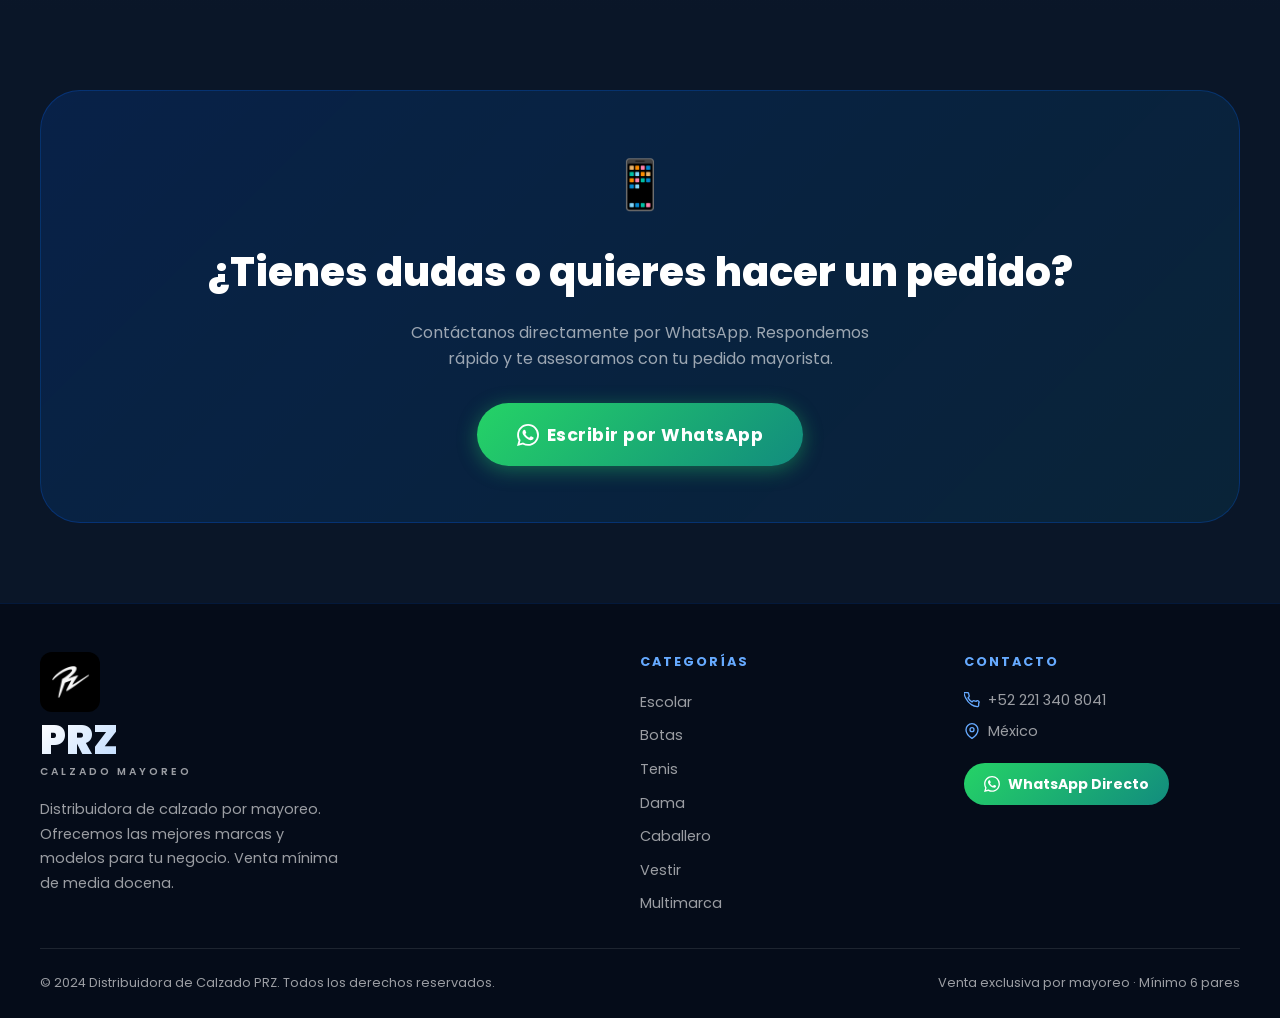
==== commit 968b43c7: "PRZ Calzado Mayoreo - sitio completo con Google Sheets, 4 modelos, carrito y WhatsApp" ====
--- a/index.html
+++ b/index.html
@@ -1,297 +1,299 @@
-
-<!DOCTYPE html>
-<html lang="es">
-<head>
-  <meta charset="UTF-8">
-  <meta name="viewport" content="width=device-width, initial-scale=1.0">
-  <title>PRZ Calzado Mayoreo - Distribuidora de Calzado</title>
-  <meta name="description" content="Distribuidora de calzado por mayoreo. Escolar, bota, tenis, dama, caballero y más. Mínimo media docena.">
-  <link rel="preconnect" href="https://fonts.googleapis.com">
-  <link rel="preconnect" href="https://fonts.gstatic.com" crossorigin>
-  <link href="https://fonts.googleapis.com/css2?family=Poppins:wght@300;400;500;600;700;800;900&display=swap" rel="stylesheet">
-  <link rel="stylesheet" href="style.css">
-</head>
-<body data-page="index">
-
-  <!-- NAVBAR -->
-  <nav class="navbar" id="navbar">
-    <a href="index.html" class="nav-logo">
-      <div>
-        <span class="logo-text">PRZ</span>
-        <span class="logo-sub">Calzado Mayoreo</span>
-      </div>
-    </a>
-    <div class="nav-links">
-      <a href="index.html" class="active">Inicio</a>
-      <a href="catalogo.html">Catálogo</a>
-      <a href="catalogo.html?categoria=escolar">Escolar</a>
-      <a href="catalogo.html?categoria=bota">Botas</a>
-      <a href="catalogo.html?categoria=tenis">Tenis</a>
-      <a href="catalogo.html?categoria=dama">Dama</a>
-      <a href="catalogo.html?categoria=caballero">Caballero</a>
-    </div>
-    <div class="nav-actions">
-      <a href="carrito.html" class="cart-btn">
-        <svg viewBox="0 0 24 24" fill="none" stroke="currentColor" stroke-width="2">
-          <circle cx="9" cy="21" r="1"/><circle cx="20" cy="21" r="1"/>
-          <path d="M1 1h4l2.68 13.39a2 2 0 0 0 2 1.61h9.72a2 2 0 0 0 2-1.61L23 6H6"/>
-        </svg>
-        Carrito
-        <span class="cart-count hidden">0</span>
-      </a>
-      <button class="hamburger" id="hamburger" aria-label="Menú">
-        <span></span><span></span><span></span>
-      </button>
-    </div>
-  </nav>
-
-  <!-- MOBILE NAV -->
-  <div class="mobile-nav" id="mobile-nav">
-    <a href="index.html">Inicio</a>
-    <a href="catalogo.html">Catálogo Completo</a>
-    <a href="catalogo.html?categoria=escolar">Escolar</a>
-    <a href="catalogo.html?categoria=bota">Botas</a>
-    <a href="catalogo.html?categoria=tenis">Tenis</a>
-    <a href="catalogo.html?categoria=dama">Dama</a>
-    <a href="catalogo.html?categoria=caballero">Caballero</a>
-    <a href="carrito.html">🛒 Carrito</a>
-  </div>
-
-  <!-- HERO -->
-  <section class="hero">
-    <div class="hero-bg-grid"></div>
-    <div class="hero-shape hero-shape-1"></div>
-    <div class="hero-shape hero-shape-2"></div>
-    <div class="hero-content">
-      <div class="hero-badge">Distribuidora Mayorista</div>
-      <h1 class="hero-title">CALZADO<br>PRZ</h1>
-      <p class="hero-title-sub">Mayoreo de Calzado</p>
-      <p class="hero-description">
-        Distribuidora líder en calzado por mayoreo. Escolar, botas, tenis, dama y caballero.
-        Precios directos de fábrica desde media docena.
-      </p>
-      <div class="hero-actions">
-        <a href="catalogo.html" class="btn btn-primary btn-lg">
-          <svg viewBox="0 0 24 24" fill="none" stroke="currentColor" stroke-width="2" width="20" height="20">
-            <rect x="3" y="3" width="7" height="7"/><rect x="14" y="3" width="7" height="7"/>
-            <rect x="14" y="14" width="7" height="7"/><rect x="3" y="14" width="7" height="7"/>
-          </svg>
-          Ver Catálogo
-        </a>
-        <a href="https://wa.me/522213408041" target="_blank" class="btn btn-secondary btn-lg">
-          <svg viewBox="0 0 24 24" fill="currentColor" width="20" height="20">
-            <path d="M17.472 14.382c-.297-.149-1.758-.867-2.03-.967-.273-.099-.471-.148-.67.15-.197.297-.767.966-.94 1.164-.173.199-.347.223-.644.075-.297-.15-1.255-.463-2.39-1.475-.883-.788-1.48-1.761-1.653-2.059-.173-.297-.018-.458.13-.606.134-.133.298-.347.446-.52.149-.174.198-.298.298-.497.099-.198.05-.371-.025-.52-.075-.149-.669-1.612-.916-2.207-.242-.579-.487-.5-.669-.51-.173-.008-.371-.01-.57-.01-.198 0-.52.074-.792.372-.272.297-1.04 1.016-1.04 2.479 0 1.462 1.065 2.875 1.213 3.074.149.198 2.096 3.2 5.077 4.487.709.306 1.262.489 1.694.625.712.227 1.36.195 1.871.118.571-.085 1.758-.719 2.006-1.413.248-.694.248-1.289.173-1.413-.074-.124-.272-.198-.57-.347m-5.421 7.403h-.004a9.87 9.87 0 01-5.031-1.378l-.361-.214-3.741.982.998-3.648-.235-.374a9.86 9.86 0 01-1.51-5.26c.001-5.45 4.436-9.884 9.888-9.884 2.64 0 5.122 1.03 6.988 2.898a9.825 9.825 0 012.893 6.994c-.003 5.45-4.437 9.884-9.885 9.884m8.413-18.297A11.815 11.815 0 0012.05 0C5.495 0 .16 5.335.157 11.892c0 2.096.547 4.142 1.588 5.945L.057 24l6.305-1.654a11.882 11.882 0 005.683 1.448h.005c6.554 0 11.89-5.335 11.893-11.893a11.821 11.821 0 00-3.48-8.413z"/>
-          </svg>
-          Contactar por WhatsApp
-        </a>
-      </div>
-      <div class="hero-stats">
-        <div class="hero-stat">
-          <div class="stat-number">15+</div>
-          <div class="stat-label">Categorías</div>
-        </div>
-        <div class="hero-stat">
-          <div class="stat-number">6</div>
-          <div class="stat-label">Pares mínimo</div>
-        </div>
-        <div class="hero-stat">
-          <div class="stat-number">100%</div>
-          <div class="stat-label">Mayoreo</div>
-        </div>
-        <div class="hero-stat">
-          <div class="stat-number">MX</div>
-          <div class="stat-label">Envíos</div>
-        </div>
-      </div>
-    </div>
-  </section>
-
-  <!-- CATEGORÍAS -->
-  <section class="section section-alt">
-    <div class="container">
-      <div class="section-header">
-        <span class="section-tag">Nuestras Líneas</span>
-        <h2 class="section-title">Explora por <span>Categoría</span></h2>
-        <p class="section-subtitle">Amplio catálogo de calzado para toda la familia. Encuentra la línea que mejor se adapte a tu negocio.</p>
-      </div>
-      <div class="categories-grid">
-        <a href="catalogo.html?categoria=escolar" class="category-card">
-          <div class="category-icon">🎒</div>
-          <span class="category-name">Escolar</span>
-          <span class="category-count">Tallas 14-21</span>
-        </a>
-        <a href="catalogo.html?categoria=bota" class="category-card">
-          <div class="category-icon">🥾</div>
-          <span class="category-name">Bota</span>
-          <span class="category-count">Vaquera · Industrial</span>
-        </a>
-        <a href="catalogo.html?categoria=tenis" class="category-card">
-          <div class="category-icon">👟</div>
-          <span class="category-name">Tenis</span>
-          <span class="category-count">Sport · Casual</span>
-        </a>
-        <a href="catalogo.html?categoria=multimarca" class="category-card">
-          <div class="category-icon">⭐</div>
-          <span class="category-name">Multimarca</span>
-          <span class="category-count">Variedad</span>
-        </a>
-        <a href="catalogo.html?categoria=dama" class="category-card">
-          <div class="category-icon">👠</div>
-          <span class="category-name">Dama</span>
-          <span class="category-count">Tallas 22-26</span>
-        </a>
-        <a href="catalogo.html?categoria=caballero" class="category-card">
-          <div class="category-icon">👞</div>
-          <span class="category-name">Caballero</span>
-          <span class="category-count">Tallas 25-30</span>
-        </a>
-        <a href="catalogo.html?categoria=vestir" class="category-card">
-          <div class="category-icon">🎩</div>
-          <span class="category-name">Vestir</span>
-          <span class="category-count">Formal · Elegante</span>
-        </a>
-      </div>
-    </div>
-  </section>
-
-  <!-- CÓMO FUNCIONA -->
-  <section class="section">
-    <div class="container">
-      <div class="section-header">
-        <span class="section-tag">Sistema Mayoreo</span>
-        <h2 class="section-title">¿Cómo <span>Funciona</span>?</h2>
-        <p class="section-subtitle">Proceso simple y directo para hacer tu pedido mayorista.</p>
-      </div>
-      <div class="steps-grid">
-        <div class="step-card">
-          <div class="step-number">1</div>
-          <h3 class="step-title">Explora el Catálogo</h3>
-          <p class="step-desc">Navega por nuestras categorías y encuentra los modelos que quieres para tu negocio.</p>
-        </div>
-        <div class="step-card">
-          <div class="step-number">2</div>
-          <h3 class="step-title">Selecciona Tallas</h3>
-          <p class="step-desc">Elige las tallas y cantidades. Mínimo 6 pares (media docena) del mismo color y modelo.</p>
-        </div>
-        <div class="step-card">
-          <div class="step-number">3</div>
-          <h3 class="step-title">Agrega al Carrito</h3>
-          <p class="step-desc">Añade todos los productos que necesitas. El sistema calcula automáticamente el total.</p>
-        </div>
-        <div class="step-card">
-          <div class="step-number">4</div>
-          <h3 class="step-title">Envía por WhatsApp</h3>
-          <p class="step-desc">Con un clic, tu pedido completo se envía a nuestro WhatsApp. Te contactamos para confirmar.</p>
-        </div>
-      </div>
-
-      <!-- Mayoreo info -->
-      <div style="margin-top:3rem;background:rgba(0,102,255,0.08);border:1px solid rgba(0,102,255,0.2);border-radius:var(--radius-xl);padding:2.5rem;text-align:center">
-        <h3 style="font-size:1.5rem;font-weight:800;margin-bottom:1rem">Sistema de Precios Mayoreo</h3>
-        <p style="color:var(--white-60);margin-bottom:2rem">Los precios se muestran por pieza. El pedido mínimo es de 6 pares del mismo color y modelo.</p>
-        <div style="display:flex;gap:1.5rem;justify-content:center;flex-wrap:wrap">
-          <div style="background:var(--white-10);border-radius:var(--radius-lg);padding:1.5rem 2rem;min-width:180px">
-            <div style="font-size:0.75rem;font-weight:700;letter-spacing:2px;text-transform:uppercase;color:var(--blue-light);margin-bottom:0.5rem">Media Docena</div>
-            <div style="font-size:1.75rem;font-weight:900">6 pares</div>
-            <div style="font-size:0.85rem;color:var(--white-60);margin-top:0.25rem">Precio × 6</div>
-          </div>
-          <div style="background:linear-gradient(135deg,rgba(0,102,255,0.2),rgba(0,195,255,0.1));border:1px solid rgba(0,102,255,0.3);border-radius:var(--radius-lg);padding:1.5rem 2rem;min-width:180px">
-            <div style="font-size:0.75rem;font-weight:700;letter-spacing:2px;text-transform:uppercase;color:var(--accent);margin-bottom:0.5rem">Docena</div>
-            <div style="font-size:1.75rem;font-weight:900">12 pares</div>
-            <div style="font-size:0.85rem;color:var(--white-60);margin-top:0.25rem">Precio × 12</div>
-          </div>
-          <div style="background:var(--white-10);border-radius:var(--radius-lg);padding:1.5rem 2rem;min-width:180px">
-            <div style="font-size:0.75rem;font-weight:700;letter-spacing:2px;text-transform:uppercase;color:var(--blue-light);margin-bottom:0.5rem">Ejemplo</div>
-            <div style="font-size:1.1rem;font-weight:700">$260/pieza</div>
-            <div style="font-size:0.85rem;color:var(--white-60);margin-top:0.25rem">6p = $1,560 · 12p = $3,120</div>
-          </div>
-        </div>
-      </div>
-    </div>
-  </section>
-
-  <!-- PRODUCTOS DESTACADOS -->
-  <section class="section section-alt">
-    <div class="container">
-      <div class="section-header">
-        <span class="section-tag">Productos</span>
-        <h2 class="section-title">Productos <span>Destacados</span></h2>
-        <p class="section-subtitle">Una selección de nuestros modelos más populares.</p>
-      </div>
-      <div class="products-grid" id="featured-products">
-        <!-- Rendered by JS -->
-      </div>
-      <div style="text-align:center;margin-top:2.5rem">
-        <a href="catalogo.html" class="btn btn-primary btn-lg">Ver Catálogo Completo</a>
-      </div>
-    </div>
-  </section>
-
-  <!-- CTA WHATSAPP -->
-  <section class="section">
-    <div class="container">
-      <div style="background:linear-gradient(135deg,rgba(0,102,255,0.15),rgba(0,195,255,0.08));border:1px solid rgba(0,102,255,0.25);border-radius:var(--radius-xl);padding:3.5rem 2rem;text-align:center">
-        <div style="font-size:3rem;margin-bottom:1rem">📱</div>
-        <h2 style="font-size:clamp(1.75rem,4vw,2.5rem);font-weight:800;margin-bottom:1rem">¿Tienes dudas o quieres hacer un pedido?</h2>
-        <p style="color:var(--white-60);max-width:500px;margin:0 auto 2rem;font-size:1rem">Contáctanos directamente por WhatsApp. Respondemos rápido y te asesoramos con tu pedido mayorista.</p>
-        <a href="https://wa.me/522213408041?text=Hola%2C%20me%20interesa%20hacer%20un%20pedido%20mayorista%20de%20calzado%20PRZ" target="_blank" class="btn btn-whatsapp btn-lg">
-          <svg viewBox="0 0 24 24" fill="currentColor" width="22" height="22">
-            <path d="M17.472 14.382c-.297-.149-1.758-.867-2.03-.967-.273-.099-.471-.148-.67.15-.197.297-.767.966-.94 1.164-.173.199-.347.223-.644.075-.297-.15-1.255-.463-2.39-1.475-.883-.788-1.48-1.761-1.653-2.059-.173-.297-.018-.458.13-.606.134-.133.298-.347.446-.52.149-.174.198-.298.298-.497.099-.198.05-.371-.025-.52-.075-.149-.669-1.612-.916-2.207-.242-.579-.487-.5-.669-.51-.173-.008-.371-.01-.57-.01-.198 0-.52.074-.792.372-.272.297-1.04 1.016-1.04 2.479 0 1.462 1.065 2.875 1.213 3.074.149.198 2.096 3.2 5.077 4.487.709.306 1.262.489 1.694.625.712.227 1.36.195 1.871.118.571-.085 1.758-.719 2.006-1.413.248-.694.248-1.289.173-1.413-.074-.124-.272-.198-.57-.347m-5.421 7.403h-.004a9.87 9.87 0 01-5.031-1.378l-.361-.214-3.741.982.998-3.648-.235-.374a9.86 9.86 0 01-1.51-5.26c.001-5.45 4.436-9.884 9.888-9.884 2.64 0 5.122 1.03 6.988 2.898a9.825 9.825 0 012.893 6.994c-.003 5.45-4.437 9.884-9.885 9.884m8.413-18.297A11.815 11.815 0 0012.05 0C5.495 0 .16 5.335.157 11.892c0 2.096.547 4.142 1.588 5.945L.057 24l6.305-1.654a11.882 11.882 0 005.683 1.448h.005c6.554 0 11.89-5.335 11.893-11.893a11.821 11.821 0 00-3.48-8.413z"/>
-          </svg>
-          Escribir por WhatsApp
-        </a>
-      </div>
-    </div>
-  </section>
-
-  <!-- FOOTER -->
-  <footer class="footer">
-    <div class="footer-grid">
-      <div class="footer-brand">
-        <span class="logo-text">PRZ</span>
-        <span class="logo-sub">Calzado Mayoreo</span>
-        <p>Distribuidora de calzado por mayoreo. Ofrecemos las mejores marcas y modelos para tu negocio. Venta mínima de media docena.</p>
-      </div>
-      <div class="footer-col">
-        <h4>Categorías</h4>
-        <ul>
-          <li><a href="catalogo.html?categoria=escolar">Escolar</a></li>
-          <li><a href="catalogo.html?categoria=bota">Botas</a></li>
-          <li><a href="catalogo.html?categoria=tenis">Tenis</a></li>
-          <li><a href="catalogo.html?categoria=dama">Dama</a></li>
-          <li><a href="catalogo.html?categoria=caballero">Caballero</a></li>
-          <li><a href="catalogo.html?categoria=vestir">Vestir</a></li>
-          <li><a href="catalogo.html?categoria=multimarca">Multimarca</a></li>
-        </ul>
-      </div>
-      <div class="footer-col">
-        <h4>Contacto</h4>
-        <div class="footer-contact-item">
-          <svg viewBox="0 0 24 24" fill="none" stroke="currentColor" stroke-width="2">
-            <path d="M22 16.92v3a2 2 0 01-2.18 2 19.79 19.79 0 01-8.63-3.07A19.5 19.5 0 013.07 9.81a19.79 19.79 0 01-3.07-8.67A2 2 0 012 .84h3a2 2 0 012 1.72c.127.96.361 1.903.7 2.81a2 2 0 01-.45 2.11L6.09 8.91a16 16 0 006 6l1.27-1.27a2 2 0 012.11-.45c.907.339 1.85.573 2.81.7A2 2 0 0122 16.92z"/>
-          </svg>
-          +52 221 340 8041
-        </div>
-        <div class="footer-contact-item">
-          <svg viewBox="0 0 24 24" fill="none" stroke="currentColor" stroke-width="2">
-            <path d="M21 10c0 7-9 13-9 13s-9-6-9-13a9 9 0 0118 0z"/><circle cx="12" cy="10" r="3"/>
-          </svg>
-          México
-        </div>
-        <a href="https://wa.me/522213408041" target="_blank" class="footer-whatsapp">
-          <svg viewBox="0 0 24 24" fill="currentColor" width="16" height="16">
-            <path d="M17.472 14.382c-.297-.149-1.758-.867-2.03-.967-.273-.099-.471-.148-.67.15-.197.297-.767.966-.94 1.164-.173.199-.347.223-.644.075-.297-.15-1.255-.463-2.39-1.475-.883-.788-1.48-1.761-1.653-2.059-.173-.297-.018-.458.13-.606.134-.133.298-.347.446-.52.149-.174.198-.298.298-.497.099-.198.05-.371-.025-.52-.075-.149-.669-1.612-.916-2.207-.242-.579-.487-.5-.669-.51-.173-.008-.371-.01-.57-.01-.198 0-.52.074-.792.372-.272.297-1.04 1.016-1.04 2.479 0 1.462 1.065 2.875 1.213 3.074.149.198 2.096 3.2 5.077 4.487.709.306 1.262.489 1.694.625.712.227 1.36.195 1.871.118.571-.085 1.758-.719 2.006-1.413.248-.694.248-1.289.173-1.413-.074-.124-.272-.198-.57-.347m-5.421 7.403h-.004a9.87 9.87 0 01-5.031-1.378l-.361-.214-3.741.982.998-3.648-.235-.374a9.86 9.86 0 01-1.51-5.26c.001-5.45 4.436-9.884 9.888-9.884 2.64 0 5.122 1.03 6.988 2.898a9.825 9.825 0 012.893 6.994c-.003 5.45-4.437 9.884-9.885 9.884m8.413-18.297A11.815 11.815 0 0012.05 0C5.495 0 .16 5.335.157 11.892c0 2.096.547 4.142 1.588 5.945L.057 24l6.305-1.654a11.882 11.882 0 005.683 1.448h.005c6.554 0 11.89-5.335 11.893-11.893a11.821 11.821 0 00-3.48-8.413z"/>
-          </svg>
-          WhatsApp Directo
-        </a>
-      </div>
-    </div>
-    <div class="footer-bottom">
-      <span>© 2024 Distribuidora de Calzado PRZ. Todos los derechos reservados.</span>
-      <span>Venta exclusiva por mayoreo · Mínimo 6 pares</span>
-    </div>
-  </footer>
-
-  <script src="app.js"></script>
-</body>
-</html>
+
+<!DOCTYPE html>
+<html lang="es">
+<head>
+  <meta charset="UTF-8">
+  <meta name="viewport" content="width=device-width, initial-scale=1.0">
+  <title>PRZ Calzado Mayoreo - Distribuidora de Calzado</title>
+  <meta name="description" content="Distribuidora de calzado por mayoreo. Escolar, bota, tenis, dama, caballero y más. Mínimo media docena.">
+  <link rel="preconnect" href="https://fonts.googleapis.com">
+  <link rel="preconnect" href="https://fonts.gstatic.com" crossorigin>
+  <link href="https://fonts.googleapis.com/css2?family=Poppins:wght@400;600;700;800&display=swap" rel="stylesheet">
+  <link rel="stylesheet" href="style.css">
+</head>
+<body data-page="index">
+
+  <!-- NAVBAR -->
+  <nav class="navbar" id="navbar">
+    <a href="index.html" class="nav-logo">
+      <img src="logo/logo.jpg" alt="PRZ Logo" style="height:50px;width:auto;border-radius:var(--radius-sm);">
+      <div>
+        <span class="logo-text">PRZ</span>
+        <span class="logo-sub">Calzado Mayoreo</span>
+      </div>
+    </a>
+    <div class="nav-links">
+      <a href="index.html" class="active">Inicio</a>
+      <a href="catalogo.html">Catálogo</a>
+      <a href="catalogo.html?categoria=escolar">Escolar</a>
+      <a href="catalogo.html?categoria=bota">Botas</a>
+      <a href="catalogo.html?categoria=tenis">Tenis</a>
+      <a href="catalogo.html?categoria=dama">Dama</a>
+      <a href="catalogo.html?categoria=caballero">Caballero</a>
+    </div>
+    <div class="nav-actions">
+      <a href="carrito.html" class="cart-btn">
+        <svg viewBox="0 0 24 24" fill="none" stroke="currentColor" stroke-width="2">
+          <circle cx="9" cy="21" r="1"/><circle cx="20" cy="21" r="1"/>
+          <path d="M1 1h4l2.68 13.39a2 2 0 0 0 2 1.61h9.72a2 2 0 0 0 2-1.61L23 6H6"/>
+        </svg>
+        Carrito
+        <span class="cart-count hidden">0</span>
+      </a>
+      <button class="hamburger" id="hamburger" aria-label="Menú">
+        <span></span><span></span><span></span>
+      </button>
+    </div>
+  </nav>
+
+  <!-- MOBILE NAV -->
+  <div class="mobile-nav" id="mobile-nav">
+    <a href="index.html">Inicio</a>
+    <a href="catalogo.html">Catálogo Completo</a>
+    <a href="catalogo.html?categoria=escolar">Escolar</a>
+    <a href="catalogo.html?categoria=bota">Botas</a>
+    <a href="catalogo.html?categoria=tenis">Tenis</a>
+    <a href="catalogo.html?categoria=dama">Dama</a>
+    <a href="catalogo.html?categoria=caballero">Caballero</a>
+    <a href="carrito.html">🛒 Carrito</a>
+  </div>
+
+  <!-- HERO -->
+  <section class="hero">
+    <div class="hero-bg-grid"></div>
+    <div class="hero-shape hero-shape-1"></div>
+    <div class="hero-shape hero-shape-2"></div>
+    <div class="hero-content">
+      <div class="hero-badge">Distribuidora Mayorista</div>
+      <h1 class="hero-title">CALZADO<br>PRZ</h1>
+      <p class="hero-title-sub">Mayoreo de Calzado</p>
+      <p class="hero-description">
+        Distribuidora líder en calzado por mayoreo. Escolar, botas, tenis, dama y caballero.
+        Precios directos de fábrica desde media docena.
+      </p>
+      <div class="hero-actions">
+        <a href="catalogo.html" class="btn btn-primary btn-lg">
+          <svg viewBox="0 0 24 24" fill="none" stroke="currentColor" stroke-width="2" width="20" height="20">
+            <rect x="3" y="3" width="7" height="7"/><rect x="14" y="3" width="7" height="7"/>
+            <rect x="14" y="14" width="7" height="7"/><rect x="3" y="14" width="7" height="7"/>
+          </svg>
+          Ver Catálogo
+        </a>
+        <a href="https://wa.me/522213408041" target="_blank" class="btn btn-secondary btn-lg">
+          <svg viewBox="0 0 24 24" fill="currentColor" width="20" height="20">
+            <path d="M17.472 14.382c-.297-.149-1.758-.867-2.03-.967-.273-.099-.471-.148-.67.15-.197.297-.767.966-.94 1.164-.173.199-.347.223-.644.075-.297-.15-1.255-.463-2.39-1.475-.883-.788-1.48-1.761-1.653-2.059-.173-.297-.018-.458.13-.606.134-.133.298-.347.446-.52.149-.174.198-.298.298-.497.099-.198.05-.371-.025-.52-.075-.149-.669-1.612-.916-2.207-.242-.579-.487-.5-.669-.51-.173-.008-.371-.01-.57-.01-.198 0-.52.074-.792.372-.272.297-1.04 1.016-1.04 2.479 0 1.462 1.065 2.875 1.213 3.074.149.198 2.096 3.2 5.077 4.487.709.306 1.262.489 1.694.625.712.227 1.36.195 1.871.118.571-.085 1.758-.719 2.006-1.413.248-.694.248-1.289.173-1.413-.074-.124-.272-.198-.57-.347m-5.421 7.403h-.004a9.87 9.87 0 01-5.031-1.378l-.361-.214-3.741.982.998-3.648-.235-.374a9.86 9.86 0 01-1.51-5.26c.001-5.45 4.436-9.884 9.888-9.884 2.64 0 5.122 1.03 6.988 2.898a9.825 9.825 0 012.893 6.994c-.003 5.45-4.437 9.884-9.885 9.884m8.413-18.297A11.815 11.815 0 0012.05 0C5.495 0 .16 5.335.157 11.892c0 2.096.547 4.142 1.588 5.945L.057 24l6.305-1.654a11.882 11.882 0 005.683 1.448h.005c6.554 0 11.89-5.335 11.893-11.893a11.821 11.821 0 00-3.48-8.413z"/>
+          </svg>
+          Contactar por WhatsApp
+        </a>
+      </div>
+      <div class="hero-stats">
+        <div class="hero-stat">
+          <div class="stat-number">15+</div>
+          <div class="stat-label">Categorías</div>
+        </div>
+        <div class="hero-stat">
+          <div class="stat-number">6</div>
+          <div class="stat-label">Pares mínimo</div>
+        </div>
+        <div class="hero-stat">
+          <div class="stat-number">100%</div>
+          <div class="stat-label">Mayoreo</div>
+        </div>
+        <div class="hero-stat">
+          <div class="stat-number">MX</div>
+          <div class="stat-label">Envíos</div>
+        </div>
+      </div>
+    </div>
+  </section>
+
+  <!-- CATEGORÍAS -->
+  <section class="section section-alt">
+    <div class="container">
+      <div class="section-header">
+        <span class="section-tag">Nuestras Líneas</span>
+        <h2 class="section-title">Explora por <span>Categoría</span></h2>
+        <p class="section-subtitle">Amplio catálogo de calzado para toda la familia. Encuentra la línea que mejor se adapte a tu negocio.</p>
+      </div>
+      <div class="categories-grid">
+        <a href="catalogo.html?categoria=escolar" class="category-card">
+          <div class="category-icon">🎒</div>
+          <span class="category-name">Escolar</span>
+          <span class="category-count">Tallas 14-21</span>
+        </a>
+        <a href="catalogo.html?categoria=bota" class="category-card">
+          <div class="category-icon">🥾</div>
+          <span class="category-name">Bota</span>
+          <span class="category-count">Vaquera · Industrial</span>
+        </a>
+        <a href="catalogo.html?categoria=tenis" class="category-card">
+          <div class="category-icon">👟</div>
+          <span class="category-name">Tenis</span>
+          <span class="category-count">Sport · Casual</span>
+        </a>
+        <a href="catalogo.html?categoria=multimarca" class="category-card">
+          <div class="category-icon">⭐</div>
+          <span class="category-name">Multimarca</span>
+          <span class="category-count">Variedad</span>
+        </a>
+        <a href="catalogo.html?categoria=dama" class="category-card">
+          <div class="category-icon">👠</div>
+          <span class="category-name">Dama</span>
+          <span class="category-count">Tallas 22-26</span>
+        </a>
+        <a href="catalogo.html?categoria=caballero" class="category-card">
+          <div class="category-icon">👞</div>
+          <span class="category-name">Caballero</span>
+          <span class="category-count">Tallas 25-30</span>
+        </a>
+        <a href="catalogo.html?categoria=vestir" class="category-card">
+          <div class="category-icon">🎩</div>
+          <span class="category-name">Vestir</span>
+          <span class="category-count">Formal · Elegante</span>
+        </a>
+      </div>
+    </div>
+  </section>
+
+  <!-- CÓMO FUNCIONA -->
+  <section class="section">
+    <div class="container">
+      <div class="section-header">
+        <span class="section-tag">Sistema Mayoreo</span>
+        <h2 class="section-title">¿Cómo <span>Funciona</span>?</h2>
+        <p class="section-subtitle">Proceso simple y directo para hacer tu pedido mayorista.</p>
+      </div>
+      <div class="steps-grid">
+        <div class="step-card">
+          <div class="step-number">1</div>
+          <h3 class="step-title">Explora el Catálogo</h3>
+          <p class="step-desc">Navega por nuestras categorías y encuentra los modelos que quieres para tu negocio.</p>
+        </div>
+        <div class="step-card">
+          <div class="step-number">2</div>
+          <h3 class="step-title">Selecciona Tallas</h3>
+          <p class="step-desc">Elige las tallas y cantidades. Mínimo 6 pares (media docena) del mismo color y modelo.</p>
+        </div>
+        <div class="step-card">
+          <div class="step-number">3</div>
+          <h3 class="step-title">Agrega al Carrito</h3>
+          <p class="step-desc">Añade todos los productos que necesitas. El sistema calcula automáticamente el total.</p>
+        </div>
+        <div class="step-card">
+          <div class="step-number">4</div>
+          <h3 class="step-title">Envía por WhatsApp</h3>
+          <p class="step-desc">Con un clic, tu pedido completo se envía a nuestro WhatsApp. Te contactamos para confirmar.</p>
+        </div>
+      </div>
+
+      <!-- Mayoreo info -->
+      <div style="margin-top:3rem;background:rgba(0,102,255,0.08);border:1px solid rgba(0,102,255,0.2);border-radius:var(--radius-xl);padding:2.5rem;text-align:center">
+        <h3 style="font-size:1.5rem;font-weight:800;margin-bottom:1rem">Sistema de Precios Mayoreo</h3>
+        <p style="color:var(--white-60);margin-bottom:2rem">Los precios se muestran por pieza. El pedido mínimo es de 6 pares del mismo color y modelo.</p>
+        <div style="display:flex;gap:1.5rem;justify-content:center;flex-wrap:wrap">
+          <div style="background:var(--white-10);border-radius:var(--radius-lg);padding:1.5rem 2rem;min-width:180px">
+            <div style="font-size:0.75rem;font-weight:700;letter-spacing:2px;text-transform:uppercase;color:var(--blue-light);margin-bottom:0.5rem">Media Docena</div>
+            <div style="font-size:1.75rem;font-weight:900">6 pares</div>
+            <div style="font-size:0.85rem;color:var(--white-60);margin-top:0.25rem">Precio × 6</div>
+          </div>
+          <div style="background:linear-gradient(135deg,rgba(0,102,255,0.2),rgba(0,195,255,0.1));border:1px solid rgba(0,102,255,0.3);border-radius:var(--radius-lg);padding:1.5rem 2rem;min-width:180px">
+            <div style="font-size:0.75rem;font-weight:700;letter-spacing:2px;text-transform:uppercase;color:var(--accent);margin-bottom:0.5rem">Docena</div>
+            <div style="font-size:1.75rem;font-weight:900">12 pares</div>
+            <div style="font-size:0.85rem;color:var(--white-60);margin-top:0.25rem">Precio × 12</div>
+          </div>
+          <div style="background:var(--white-10);border-radius:var(--radius-lg);padding:1.5rem 2rem;min-width:180px">
+            <div style="font-size:0.75rem;font-weight:700;letter-spacing:2px;text-transform:uppercase;color:var(--blue-light);margin-bottom:0.5rem">Ejemplo</div>
+            <div style="font-size:1.1rem;font-weight:700">$260/pieza</div>
+            <div style="font-size:0.85rem;color:var(--white-60);margin-top:0.25rem">6p = $1,560 · 12p = $3,120</div>
+          </div>
+        </div>
+      </div>
+    </div>
+  </section>
+
+  <!-- PRODUCTOS DESTACADOS -->
+  <section class="section section-alt">
+    <div class="container">
+      <div class="section-header">
+        <span class="section-tag">Productos</span>
+        <h2 class="section-title">Productos <span>Destacados</span></h2>
+        <p class="section-subtitle">Una selección de nuestros modelos más populares.</p>
+      </div>
+      <div class="products-grid" id="featured-products">
+        <!-- Rendered by JS -->
+      </div>
+      <div style="text-align:center;margin-top:2.5rem">
+        <a href="catalogo.html" class="btn btn-primary btn-lg">Ver Catálogo Completo</a>
+      </div>
+    </div>
+  </section>
+
+  <!-- CTA WHATSAPP -->
+  <section class="section">
+    <div class="container">
+      <div style="background:linear-gradient(135deg,rgba(0,102,255,0.15),rgba(0,195,255,0.08));border:1px solid rgba(0,102,255,0.25);border-radius:var(--radius-xl);padding:3.5rem 2rem;text-align:center">
+        <div style="font-size:3rem;margin-bottom:1rem">📱</div>
+        <h2 style="font-size:clamp(1.75rem,4vw,2.5rem);font-weight:800;margin-bottom:1rem">¿Tienes dudas o quieres hacer un pedido?</h2>
+        <p style="color:var(--white-60);max-width:500px;margin:0 auto 2rem;font-size:1rem">Contáctanos directamente por WhatsApp. Respondemos rápido y te asesoramos con tu pedido mayorista.</p>
+        <a href="https://wa.me/522213408041?text=Hola%2C%20me%20interesa%20hacer%20un%20pedido%20mayorista%20de%20calzado%20PRZ" target="_blank" class="btn btn-whatsapp btn-lg">
+          <svg viewBox="0 0 24 24" fill="currentColor" width="22" height="22">
+            <path d="M17.472 14.382c-.297-.149-1.758-.867-2.03-.967-.273-.099-.471-.148-.67.15-.197.297-.767.966-.94 1.164-.173.199-.347.223-.644.075-.297-.15-1.255-.463-2.39-1.475-.883-.788-1.48-1.761-1.653-2.059-.173-.297-.018-.458.13-.606.134-.133.298-.347.446-.52.149-.174.198-.298.298-.497.099-.198.05-.371-.025-.52-.075-.149-.669-1.612-.916-2.207-.242-.579-.487-.5-.669-.51-.173-.008-.371-.01-.57-.01-.198 0-.52.074-.792.372-.272.297-1.04 1.016-1.04 2.479 0 1.462 1.065 2.875 1.213 3.074.149.198 2.096 3.2 5.077 4.487.709.306 1.262.489 1.694.625.712.227 1.36.195 1.871.118.571-.085 1.758-.719 2.006-1.413.248-.694.248-1.289.173-1.413-.074-.124-.272-.198-.57-.347m-5.421 7.403h-.004a9.87 9.87 0 01-5.031-1.378l-.361-.214-3.741.982.998-3.648-.235-.374a9.86 9.86 0 01-1.51-5.26c.001-5.45 4.436-9.884 9.888-9.884 2.64 0 5.122 1.03 6.988 2.898a9.825 9.825 0 012.893 6.994c-.003 5.45-4.437 9.884-9.885 9.884m8.413-18.297A11.815 11.815 0 0012.05 0C5.495 0 .16 5.335.157 11.892c0 2.096.547 4.142 1.588 5.945L.057 24l6.305-1.654a11.882 11.882 0 005.683 1.448h.005c6.554 0 11.89-5.335 11.893-11.893a11.821 11.821 0 00-3.48-8.413z"/>
+          </svg>
+          Escribir por WhatsApp
+        </a>
+      </div>
+    </div>
+  </section>
+
+  <!-- FOOTER -->
+  <footer class="footer">
+    <div class="footer-grid">
+      <div class="footer-brand">
+        <img src="logo/logo.jpg" alt="PRZ Logo" style="height:60px;width:auto;border-radius:var(--radius-sm);margin-bottom:0.5rem;">
+        <span class="logo-text">PRZ</span>
+        <span class="logo-sub">Calzado Mayoreo</span>
+        <p>Distribuidora de calzado por mayoreo. Ofrecemos las mejores marcas y modelos para tu negocio. Venta mínima de media docena.</p>
+      </div>
+      <div class="footer-col">
+        <h4>Categorías</h4>
+        <ul>
+          <li><a href="catalogo.html?categoria=escolar">Escolar</a></li>
+          <li><a href="catalogo.html?categoria=bota">Botas</a></li>
+          <li><a href="catalogo.html?categoria=tenis">Tenis</a></li>
+          <li><a href="catalogo.html?categoria=dama">Dama</a></li>
+          <li><a href="catalogo.html?categoria=caballero">Caballero</a></li>
+          <li><a href="catalogo.html?categoria=vestir">Vestir</a></li>
+          <li><a href="catalogo.html?categoria=multimarca">Multimarca</a></li>
+        </ul>
+      </div>
+      <div class="footer-col">
+        <h4>Contacto</h4>
+        <div class="footer-contact-item">
+          <svg viewBox="0 0 24 24" fill="none" stroke="currentColor" stroke-width="2">
+            <path d="M22 16.92v3a2 2 0 01-2.18 2 19.79 19.79 0 01-8.63-3.07A19.5 19.5 0 013.07 9.81a19.79 19.79 0 01-3.07-8.67A2 2 0 012 .84h3a2 2 0 012 1.72c.127.96.361 1.903.7 2.81a2 2 0 01-.45 2.11L6.09 8.91a16 16 0 006 6l1.27-1.27a2 2 0 012.11-.45c.907.339 1.85.573 2.81.7A2 2 0 0122 16.92z"/>
+          </svg>
+          +52 221 340 8041
+        </div>
+        <div class="footer-contact-item">
+          <svg viewBox="0 0 24 24" fill="none" stroke="currentColor" stroke-width="2">
+            <path d="M21 10c0 7-9 13-9 13s-9-6-9-13a9 9 0 0118 0z"/><circle cx="12" cy="10" r="3"/>
+          </svg>
+          México
+        </div>
+        <a href="https://wa.me/522213408041" target="_blank" class="footer-whatsapp">
+          <svg viewBox="0 0 24 24" fill="currentColor" width="16" height="16">
+            <path d="M17.472 14.382c-.297-.149-1.758-.867-2.03-.967-.273-.099-.471-.148-.67.15-.197.297-.767.966-.94 1.164-.173.199-.347.223-.644.075-.297-.15-1.255-.463-2.39-1.475-.883-.788-1.48-1.761-1.653-2.059-.173-.297-.018-.458.13-.606.134-.133.298-.347.446-.52.149-.174.198-.298.298-.497.099-.198.05-.371-.025-.52-.075-.149-.669-1.612-.916-2.207-.242-.579-.487-.5-.669-.51-.173-.008-.371-.01-.57-.01-.198 0-.52.074-.792.372-.272.297-1.04 1.016-1.04 2.479 0 1.462 1.065 2.875 1.213 3.074.149.198 2.096 3.2 5.077 4.487.709.306 1.262.489 1.694.625.712.227 1.36.195 1.871.118.571-.085 1.758-.719 2.006-1.413.248-.694.248-1.289.173-1.413-.074-.124-.272-.198-.57-.347m-5.421 7.403h-.004a9.87 9.87 0 01-5.031-1.378l-.361-.214-3.741.982.998-3.648-.235-.374a9.86 9.86 0 01-1.51-5.26c.001-5.45 4.436-9.884 9.888-9.884 2.64 0 5.122 1.03 6.988 2.898a9.825 9.825 0 012.893 6.994c-.003 5.45-4.437 9.884-9.885 9.884m8.413-18.297A11.815 11.815 0 0012.05 0C5.495 0 .16 5.335.157 11.892c0 2.096.547 4.142 1.588 5.945L.057 24l6.305-1.654a11.882 11.882 0 005.683 1.448h.005c6.554 0 11.89-5.335 11.893-11.893a11.821 11.821 0 00-3.48-8.413z"/>
+          </svg>
+          WhatsApp Directo
+        </a>
+      </div>
+    </div>
+    <div class="footer-bottom">
+      <span>© 2024 Distribuidora de Calzado PRZ. Todos los derechos reservados.</span>
+      <span>Venta exclusiva por mayoreo · Mínimo 6 pares</span>
+    </div>
+  </footer>
+
+  <script src="app.js" defer></script>
+</body>
+</html>
--- a/style.css
+++ b/style.css
@@ -1,1857 +1,1869 @@
-
-/* ============================================
-   PRZ CALZADO MAYOREO - Global Styles
-   ============================================ */
-
-@import url('https://fonts.googleapis.com/css2?family=Poppins:wght@300;400;500;600;700;800;900&display=swap');
-
-/* ---- CSS Custom Properties ---- */
-:root {
-  --bg-deep: #0A1628;
-  --bg-mid: #0d1f3c;
-  --bg-card: rgba(26, 58, 107, 0.45);
-  --blue-dark: #003399;
-  --blue-mid: #1a3a6b;
-  --blue-bright: #0066ff;
-  --blue-glow: #3385ff;
-  --blue-light: #66aaff;
-  --white: #ffffff;
-  --white-80: rgba(255,255,255,0.8);
-  --white-60: rgba(255,255,255,0.6);
-  --white-20: rgba(255,255,255,0.2);
-  --white-10: rgba(255,255,255,0.1);
-  --accent: #00c3ff;
-  --accent-2: #0066ff;
-  --success: #00e676;
-  --warning: #ffab00;
-  --radius-sm: 12px;
-  --radius-md: 20px;
-  --radius-lg: 30px;
-  --radius-xl: 40px;
-  --radius-pill: 100px;
-  --shadow-card: 0 8px 32px rgba(0, 102, 255, 0.15);
-  --shadow-glow: 0 0 30px rgba(0, 102, 255, 0.3);
-  --shadow-glow-sm: 0 0 15px rgba(0, 102, 255, 0.2);
-  --transition: all 0.3s cubic-bezier(0.4, 0, 0.2, 1);
-  --font: 'Poppins', sans-serif;
-}
-
-/* ---- Reset & Base ---- */
-*, *::before, *::after {
-  box-sizing: border-box;
-  margin: 0;
-  padding: 0;
-}
-
-html {
-  scroll-behavior: smooth;
-  font-size: 16px;
-}
-
-body {
-  font-family: var(--font);
-  background-color: var(--bg-deep);
-  color: var(--white);
-  line-height: 1.6;
-  overflow-x: hidden;
-  min-height: 100vh;
-}
-
-a {
-  text-decoration: none;
-  color: inherit;
-  transition: var(--transition);
-}
-
-ul, ol {
-  list-style: none;
-}
-
-img {
-  max-width: 100%;
-  display: block;
-}
-
-button {
-  cursor: pointer;
-  font-family: var(--font);
-  border: none;
-  outline: none;
-}
-
-input, select, textarea {
-  font-family: var(--font);
-  outline: none;
-}
-
-/* ============================================
-   NAVBAR
-   ============================================ */
-.navbar {
-  position: fixed;
-  top: 0;
-  left: 0;
-  right: 0;
-  z-index: 1000;
-  padding: 0 2rem;
-  height: 70px;
-  display: flex;
-  align-items: center;
-  justify-content: space-between;
-  background: rgba(10, 22, 40, 0.85);
-  backdrop-filter: blur(20px);
-  -webkit-backdrop-filter: blur(20px);
-  border-bottom: 1px solid rgba(0, 102, 255, 0.2);
-  transition: var(--transition);
-}
-
-.navbar.scrolled {
-  background: rgba(10, 22, 40, 0.98);
-  box-shadow: 0 4px 30px rgba(0, 0, 0, 0.4);
-}
-
-.nav-logo {
-  display: flex;
-  align-items: center;
-  gap: 0.5rem;
-  text-decoration: none;
-}
-
-.nav-logo .logo-text {
-  font-size: 2rem;
-  font-weight: 900;
-  letter-spacing: -1px;
-  background: linear-gradient(135deg, var(--white) 0%, var(--blue-light) 50%, var(--accent) 100%);
-  -webkit-background-clip: text;
-  -webkit-text-fill-color: transparent;
-  background-clip: text;
-  line-height: 1;
-}
-
-.nav-logo .logo-sub {
-  font-size: 0.6rem;
-  font-weight: 600;
-  letter-spacing: 3px;
-  text-transform: uppercase;
-  color: var(--white-60);
-  display: block;
-  margin-top: -4px;
-}
-
-.nav-links {
-  display: flex;
-  align-items: center;
-  gap: 0.25rem;
-}
-
-.nav-links a {
-  padding: 0.5rem 1rem;
-  border-radius: var(--radius-pill);
-  font-size: 0.875rem;
-  font-weight: 500;
-  color: var(--white-80);
-  transition: var(--transition);
-}
-
-.nav-links a:hover,
-.nav-links a.active {
-  background: var(--white-10);
-  color: var(--white);
-}
-
-.nav-actions {
-  display: flex;
-  align-items: center;
-  gap: 1rem;
-}
-
-.cart-btn {
-  position: relative;
-  display: flex;
-  align-items: center;
-  gap: 0.5rem;
-  padding: 0.5rem 1.25rem;
-  background: linear-gradient(135deg, var(--blue-bright), var(--blue-dark));
-  border-radius: var(--radius-pill);
-  font-size: 0.875rem;
-  font-weight: 600;
-  color: var(--white);
-  transition: var(--transition);
-  box-shadow: var(--shadow-glow-sm);
-  text-decoration: none;
-}
-
-.cart-btn:hover {
-  transform: translateY(-2px);
-  box-shadow: var(--shadow-glow);
-}
-
-.cart-btn svg {
-  width: 18px;
-  height: 18px;
-}
-
-.cart-count {
-  position: absolute;
-  top: -6px;
-  right: -6px;
-  background: var(--accent);
-  color: var(--bg-deep);
-  font-size: 0.65rem;
-  font-weight: 800;
-  width: 20px;
-  height: 20px;
-  border-radius: 50%;
-  display: flex;
-  align-items: center;
-  justify-content: center;
-  border: 2px solid var(--bg-deep);
-  transition: var(--transition);
-}
-
-.cart-count.hidden {
-  display: none;
-}
-
-/* Hamburger */
-.hamburger {
-  display: none;
-  flex-direction: column;
-  gap: 5px;
-  cursor: pointer;
-  padding: 0.5rem;
-  background: none;
-  border: none;
-}
-
-.hamburger span {
-  display: block;
-  width: 24px;
-  height: 2px;
-  background: var(--white);
-  border-radius: 2px;
-  transition: var(--transition);
-}
-
-/* Mobile nav */
-.mobile-nav {
-  display: none;
-  position: fixed;
-  top: 70px;
-  left: 0;
-  right: 0;
-  background: rgba(10, 22, 40, 0.98);
-  backdrop-filter: blur(20px);
-  padding: 1rem;
-  border-bottom: 1px solid rgba(0, 102, 255, 0.2);
-  z-index: 999;
-  flex-direction: column;
-  gap: 0.5rem;
-}
-
-.mobile-nav.open {
-  display: flex;
-}
-
-.mobile-nav a {
-  padding: 0.75rem 1rem;
-  border-radius: var(--radius-sm);
-  font-weight: 500;
-  color: var(--white-80);
-  transition: var(--transition);
-}
-
-.mobile-nav a:hover {
-  background: var(--white-10);
-  color: var(--white);
-}
-
-/* ============================================
-   HERO SECTION
-   ============================================ */
-.hero {
-  min-height: 100vh;
-  display: flex;
-  align-items: center;
-  justify-content: center;
-  position: relative;
-  overflow: hidden;
-  padding: 100px 2rem 4rem;
-  background: radial-gradient(ellipse at 20% 50%, rgba(0, 102, 255, 0.15) 0%, transparent 60%),
-              radial-gradient(ellipse at 80% 20%, rgba(0, 195, 255, 0.1) 0%, transparent 50%),
-              linear-gradient(180deg, var(--bg-deep) 0%, var(--bg-mid) 100%);
-}
-
-.hero-bg-grid {
-  position: absolute;
-  inset: 0;
-  background-image:
-    linear-gradient(rgba(0, 102, 255, 0.05) 1px, transparent 1px),
-    linear-gradient(90deg, rgba(0, 102, 255, 0.05) 1px, transparent 1px);
-  background-size: 60px 60px;
-  pointer-events: none;
-}
-
-.hero-content {
-  position: relative;
-  z-index: 1;
-  text-align: center;
-  max-width: 1100px;
-  width: 100%;
-}
-
-.hero-badge {
-  display: inline-flex;
-  align-items: center;
-  gap: 0.5rem;
-  padding: 0.4rem 1.2rem;
-  background: rgba(0, 102, 255, 0.15);
-  border: 1px solid rgba(0, 102, 255, 0.3);
-  border-radius: var(--radius-pill);
-  font-size: 0.8rem;
-  font-weight: 600;
-  letter-spacing: 2px;
-  text-transform: uppercase;
-  color: var(--blue-light);
-  margin-bottom: 1.5rem;
-}
-
-.hero-badge::before {
-  content: '';
-  width: 8px;
-  height: 8px;
-  background: var(--accent);
-  border-radius: 50%;
-  animation: pulse 2s infinite;
-}
-
-@keyframes pulse {
-  0%, 100% { opacity: 1; transform: scale(1); }
-  50% { opacity: 0.5; transform: scale(1.3); }
-}
-
-.hero-title {
-  font-size: clamp(3.5rem, 12vw, 10rem);
-  font-weight: 900;
-  line-height: 0.9;
-  letter-spacing: -4px;
-  margin-bottom: 0.5rem;
-  background: linear-gradient(135deg, var(--white) 0%, var(--blue-light) 40%, var(--accent) 80%);
-  -webkit-background-clip: text;
-  -webkit-text-fill-color: transparent;
-  background-clip: text;
-}
-
-.hero-title-sub {
-  font-size: clamp(1.5rem, 4vw, 3.5rem);
-  font-weight: 700;
-  letter-spacing: -1px;
-  color: var(--white-60);
-  margin-bottom: 1.5rem;
-}
-
-.hero-description {
-  font-size: clamp(1rem, 2vw, 1.2rem);
-  color: var(--white-60);
-  max-width: 600px;
-  margin: 0 auto 2.5rem;
-  font-weight: 400;
-}
-
-.hero-actions {
-  display: flex;
-  gap: 1rem;
-  justify-content: center;
-  flex-wrap: wrap;
-}
-
-.hero-stats {
-  display: flex;
-  gap: 3rem;
-  justify-content: center;
-  margin-top: 4rem;
-  flex-wrap: wrap;
-}
-
-.hero-stat {
-  text-align: center;
-}
-
-.hero-stat .stat-number {
-  font-size: 2.5rem;
-  font-weight: 900;
-  background: linear-gradient(135deg, var(--white), var(--accent));
-  -webkit-background-clip: text;
-  -webkit-text-fill-color: transparent;
-  background-clip: text;
-  line-height: 1;
-}
-
-.hero-stat .stat-label {
-  font-size: 0.8rem;
-  color: var(--white-60);
-  font-weight: 500;
-  letter-spacing: 1px;
-  text-transform: uppercase;
-  margin-top: 0.25rem;
-}
-
-/* Floating shapes */
-.hero-shape {
-  position: absolute;
-  border-radius: 50%;
-  filter: blur(80px);
-  pointer-events: none;
-  opacity: 0.15;
-}
-
-.hero-shape-1 {
-  width: 400px;
-  height: 400px;
-  background: var(--blue-bright);
-  top: -100px;
-  right: -100px;
-}
-
-.hero-shape-2 {
-  width: 300px;
-  height: 300px;
-  background: var(--accent);
-  bottom: 0;
-  left: -50px;
-}
-
-/* ============================================
-   BUTTONS
-   ============================================ */
-.btn {
-  display: inline-flex;
-  align-items: center;
-  justify-content: center;
-  gap: 0.5rem;
-  padding: 0.875rem 2rem;
-  border-radius: var(--radius-pill);
-  font-size: 1rem;
-  font-weight: 700;
-  letter-spacing: 0.5px;
-  transition: var(--transition);
-  cursor: pointer;
-  border: none;
-  text-decoration: none;
-  white-space: nowrap;
-}
-
-.btn-primary {
-  background: linear-gradient(135deg, var(--blue-bright) 0%, var(--blue-dark) 100%);
-  color: var(--white);
-  box-shadow: 0 4px 20px rgba(0, 102, 255, 0.4);
-}
-
-.btn-primary:hover {
-  transform: translateY(-3px);
-  box-shadow: 0 8px 30px rgba(0, 102, 255, 0.6);
-}
-
-.btn-primary:active {
-  transform: translateY(-1px);
-}
-
-.btn-secondary {
-  background: var(--white-10);
-  color: var(--white);
-  border: 1px solid var(--white-20);
-  backdrop-filter: blur(10px);
-}
-
-.btn-secondary:hover {
-  background: var(--white-20);
-  transform: translateY(-3px);
-}
-
-.btn-outline {
-  background: transparent;
-  color: var(--blue-bright);
-  border: 2px solid var(--blue-bright);
-}
-
-.btn-outline:hover {
-  background: var(--blue-bright);
-  color: var(--white);
-  transform: translateY(-3px);
-}
-
-.btn-whatsapp {
-  background: linear-gradient(135deg, #25D366, #128C7E);
-  color: var(--white);
-  box-shadow: 0 4px 20px rgba(37, 211, 102, 0.4);
-  font-size: 1.1rem;
-  padding: 1rem 2.5rem;
-}
-
-.btn-whatsapp:hover {
-  transform: translateY(-3px);
-  box-shadow: 0 8px 30px rgba(37, 211, 102, 0.6);
-}
-
-.btn-lg {
-  padding: 1.1rem 2.5rem;
-  font-size: 1.1rem;
-}
-
-.btn-sm {
-  padding: 0.5rem 1.25rem;
-  font-size: 0.85rem;
-}
-
-.btn-full {
-  width: 100%;
-}
-
-.btn:disabled {
-  opacity: 0.5;
-  cursor: not-allowed;
-  transform: none !important;
-}
-
-/* ============================================
-   SECTIONS & LAYOUT
-   ============================================ */
-.section {
-  padding: 5rem 2rem;
-}
-
-.section-alt {
-  background: linear-gradient(180deg, var(--bg-mid) 0%, var(--bg-deep) 100%);
-}
-
-.container {
-  max-width: 1200px;
-  margin: 0 auto;
-  width: 100%;
-}
-
-.section-header {
-  text-align: center;
-  margin-bottom: 3.5rem;
-}
-
-.section-tag {
-  display: inline-block;
-  padding: 0.3rem 1rem;
-  background: rgba(0, 102, 255, 0.15);
-  border: 1px solid rgba(0, 102, 255, 0.3);
-  border-radius: var(--radius-pill);
-  font-size: 0.75rem;
-  font-weight: 700;
-  letter-spacing: 3px;
-  text-transform: uppercase;
-  color: var(--blue-light);
-  margin-bottom: 1rem;
-}
-
-.section-title {
-  font-size: clamp(2rem, 5vw, 3.5rem);
-  font-weight: 800;
-  letter-spacing: -1px;
-  line-height: 1.1;
-  margin-bottom: 1rem;
-}
-
-.section-title span {
-  background: linear-gradient(135deg, var(--blue-bright), var(--accent));
-  -webkit-background-clip: text;
-  -webkit-text-fill-color: transparent;
-  background-clip: text;
-}
-
-.section-subtitle {
-  font-size: 1.1rem;
-  color: var(--white-60);
-  max-width: 600px;
-  margin: 0 auto;
-}
-
-/* ============================================
-   CARDS & GLASSMORPHISM
-   ============================================ */
-.glass-card {
-  background: var(--bg-card);
-  backdrop-filter: blur(20px);
-  -webkit-backdrop-filter: blur(20px);
-  border: 1px solid rgba(255, 255, 255, 0.08);
-  border-radius: var(--radius-lg);
-  box-shadow: var(--shadow-card);
-  transition: var(--transition);
-}
-
-.glass-card:hover {
-  border-color: rgba(0, 102, 255, 0.3);
-  box-shadow: var(--shadow-glow);
-  transform: translateY(-4px);
-}
-
-/* ============================================
-   CATEGORY CARDS (index.html)
-   ============================================ */
-.categories-grid {
-  display: grid;
-  grid-template-columns: repeat(auto-fill, minmax(160px, 1fr));
-  gap: 1.25rem;
-}
-
-.category-card {
-  background: var(--bg-card);
-  backdrop-filter: blur(20px);
-  border: 1px solid rgba(255, 255, 255, 0.08);
-  border-radius: var(--radius-lg);
-  padding: 2rem 1rem;
-  text-align: center;
-  cursor: pointer;
-  transition: var(--transition);
-  text-decoration: none;
-  color: var(--white);
-  display: flex;
-  flex-direction: column;
-  align-items: center;
-  gap: 0.75rem;
-}
-
-.category-card:hover {
-  background: rgba(0, 102, 255, 0.2);
-  border-color: rgba(0, 102, 255, 0.4);
-  transform: translateY(-6px);
-  box-shadow: var(--shadow-glow);
-}
-
-.category-icon {
-  width: 60px;
-  height: 60px;
-  background: linear-gradient(135deg, rgba(0, 102, 255, 0.3), rgba(0, 195, 255, 0.2));
-  border-radius: var(--radius-md);
-  display: flex;
-  align-items: center;
-  justify-content: center;
-  font-size: 1.75rem;
-  transition: var(--transition);
-}
-
-.category-card:hover .category-icon {
-  background: linear-gradient(135deg, var(--blue-bright), var(--accent));
-  transform: scale(1.1);
-}
-
-.category-name {
-  font-size: 0.9rem;
-  font-weight: 700;
-  letter-spacing: 0.5px;
-}
-
-.category-count {
-  font-size: 0.75rem;
-  color: var(--white-60);
-}
-
-/* ============================================
-   HOW IT WORKS SECTION
-   ============================================ */
-.steps-grid {
-  display: grid;
-  grid-template-columns: repeat(auto-fit, minmax(220px, 1fr));
-  gap: 1.5rem;
-}
-
-.step-card {
-  background: var(--bg-card);
-  backdrop-filter: blur(20px);
-  border: 1px solid rgba(255, 255, 255, 0.08);
-  border-radius: var(--radius-lg);
-  padding: 2rem 1.5rem;
-  text-align: center;
-  transition: var(--transition);
-  position: relative;
-  overflow: hidden;
-}
-
-.step-card::before {
-  content: '';
-  position: absolute;
-  top: 0;
-  left: 0;
-  right: 0;
-  height: 3px;
-  background: linear-gradient(90deg, var(--blue-bright), var(--accent));
-  opacity: 0;
-  transition: var(--transition);
-}
-
-.step-card:hover::before {
-  opacity: 1;
-}
-
-.step-card:hover {
-  border-color: rgba(0, 102, 255, 0.3);
-  transform: translateY(-4px);
-  box-shadow: var(--shadow-glow);
-}
-
-.step-number {
-  width: 50px;
-  height: 50px;
-  background: linear-gradient(135deg, var(--blue-bright), var(--blue-dark));
-  border-radius: 50%;
-  display: flex;
-  align-items: center;
-  justify-content: center;
-  font-size: 1.25rem;
-  font-weight: 900;
-  margin: 0 auto 1.25rem;
-  box-shadow: 0 4px 15px rgba(0, 102, 255, 0.4);
-}
-
-.step-title {
-  font-size: 1.1rem;
-  font-weight: 700;
-  margin-bottom: 0.5rem;
-}
-
-.step-desc {
-  font-size: 0.875rem;
-  color: var(--white-60);
-  line-height: 1.6;
-}
-
-/* ============================================
-   PRODUCT CARDS
-   ============================================ */
-.products-grid {
-  display: grid;
-  grid-template-columns: repeat(auto-fill, minmax(260px, 1fr));
-  gap: 1.5rem;
-}
-
-.product-card {
-  background: var(--bg-card);
-  backdrop-filter: blur(20px);
-  border: 1px solid rgba(255, 255, 255, 0.08);
-  border-radius: var(--radius-lg);
-  overflow: hidden;
-  transition: var(--transition);
-  cursor: pointer;
-  text-decoration: none;
-  color: var(--white);
-  display: flex;
-  flex-direction: column;
-}
-
-.product-card:hover {
-  border-color: rgba(0, 102, 255, 0.4);
-  transform: translateY(-6px);
-  box-shadow: var(--shadow-glow);
-}
-
-.product-image-placeholder {
-  width: 100%;
-  aspect-ratio: 4/3;
-  background: linear-gradient(135deg, var(--blue-mid) 0%, rgba(0, 102, 255, 0.3) 50%, var(--bg-mid) 100%);
-  display: flex;
-  align-items: center;
-  justify-content: center;
-  position: relative;
-  overflow: hidden;
-}
-
-.product-image-placeholder.has-image {
-  background: #f5f5f5;
-}
-
-.product-image-placeholder::before {
-  content: '';
-  position: absolute;
-  inset: 0;
-  background: radial-gradient(circle at 30% 40%, rgba(0, 195, 255, 0.15) 0%, transparent 60%);
-}
-
-.product-image-placeholder.has-image::before {
-  display: none;
-}
-
-.product-image-placeholder svg {
-  width: 80px;
-  height: 80px;
-  opacity: 0.4;
-  position: relative;
-  z-index: 1;
-}
-
-.product-badge {
-  position: absolute;
-  top: 12px;
-  left: 12px;
-  padding: 0.25rem 0.75rem;
-  background: linear-gradient(135deg, var(--blue-bright), var(--blue-dark));
-  border-radius: var(--radius-pill);
-  font-size: 0.7rem;
-  font-weight: 700;
-  letter-spacing: 1px;
-  text-transform: uppercase;
-  z-index: 2;
-}
-
-.product-info {
-  padding: 1.25rem;
-  flex: 1;
-  display: flex;
-  flex-direction: column;
-  gap: 0.5rem;
-}
-
-.product-category {
-  font-size: 0.7rem;
-  font-weight: 700;
-  letter-spacing: 2px;
-  text-transform: uppercase;
-  color: var(--blue-light);
-}
-
-.product-name {
-  font-size: 1rem;
-  font-weight: 700;
-  line-height: 1.3;
-}
-
-.product-price-row {
-  display: flex;
-  align-items: baseline;
-  gap: 0.25rem;
-  margin-top: auto;
-  padding-top: 0.5rem;
-}
-
-.product-price {
-  font-size: 1.5rem;
-  font-weight: 900;
-  color: var(--white);
-}
-
-.product-price-label {
-  font-size: 0.75rem;
-  color: var(--white-60);
-}
-
-.product-card-footer {
-  padding: 0 1.25rem 1.25rem;
-}
-
-/* ============================================
-   CATALOG PAGE
-   ============================================ */
-.catalog-page {
-  padding-top: 90px;
-  min-height: 100vh;
-  background: linear-gradient(180deg, var(--bg-deep) 0%, var(--bg-mid) 100%);
-}
-
-.catalog-header {
-  padding: 3rem 2rem 2rem;
-  text-align: center;
-}
-
-.catalog-layout {
-  display: flex;
-  gap: 2rem;
-  padding: 0 2rem 4rem;
-  max-width: 1300px;
-  margin: 0 auto;
-}
-
-/* Filter Tabs */
-.filter-tabs {
-  display: flex;
-  flex-wrap: wrap;
-  gap: 0.5rem;
-  justify-content: center;
-  margin-bottom: 2.5rem;
-}
-
-.filter-tab {
-  padding: 0.5rem 1.25rem;
-  border-radius: var(--radius-pill);
-  font-size: 0.875rem;
-  font-weight: 600;
-  background: var(--white-10);
-  color: var(--white-80);
-  border: 1px solid var(--white-20);
-  cursor: pointer;
-  transition: var(--transition);
-}
-
-.filter-tab:hover {
-  background: rgba(0, 102, 255, 0.2);
-  border-color: rgba(0, 102, 255, 0.4);
-  color: var(--white);
-}
-
-.filter-tab.active {
-  background: linear-gradient(135deg, var(--blue-bright), var(--blue-dark));
-  border-color: transparent;
-  color: var(--white);
-  box-shadow: 0 4px 15px rgba(0, 102, 255, 0.4);
-}
-
-.catalog-results-info {
-  text-align: center;
-  color: var(--white-60);
-  font-size: 0.875rem;
-  margin-bottom: 1.5rem;
-}
-
-.catalog-results-info span {
-  color: var(--white);
-  font-weight: 700;
-}
-
-/* ============================================
-   PRODUCT DETAIL PAGE
-   ============================================ */
-.product-detail-page {
-  padding-top: 90px;
-  min-height: 100vh;
-}
-
-.product-detail-layout {
-  display: grid;
-  grid-template-columns: 1fr 1fr;
-  gap: 3rem;
-  max-width: 1100px;
-  margin: 0 auto;
-  padding: 3rem 2rem;
-}
-
-.product-detail-image {
-  width: 100%;
-  background: linear-gradient(135deg, var(--blue-mid) 0%, rgba(0, 102, 255, 0.3) 50%, var(--bg-mid) 100%);
-  border-radius: var(--radius-xl);
-  display: flex;
-  align-items: center;
-  justify-content: center;
-  position: relative;
-  overflow: hidden;
-  border: 1px solid rgba(255, 255, 255, 0.08);
-  min-height: 300px;
-}
-
-.product-detail-image.has-image {
-  background: transparent;
-  border: none;
-  min-height: unset;
-}
-
-.product-detail-image.has-image img {
-  width: 100%;
-  height: auto;
-  display: block;
-  border-radius: var(--radius-xl);
-}
-
-.product-detail-image::before {
-  content: '';
-  position: absolute;
-  inset: 0;
-  background: radial-gradient(circle at 30% 40%, rgba(0, 195, 255, 0.2) 0%, transparent 60%);
-}
-
-.product-detail-image.has-image::before {
-  display: none;
-}
-
-.product-detail-image svg {
-  width: 160px;
-  height: 160px;
-  opacity: 0.35;
-  position: relative;
-  z-index: 1;
-}
-
-.product-detail-info {
-  display: flex;
-  flex-direction: column;
-  gap: 1.5rem;
-}
-
-.product-detail-category {
-  font-size: 0.75rem;
-  font-weight: 700;
-  letter-spacing: 3px;
-  text-transform: uppercase;
-  color: var(--blue-light);
-}
-
-.product-detail-name {
-  font-size: clamp(1.75rem, 4vw, 2.5rem);
-  font-weight: 800;
-  letter-spacing: -1px;
-  line-height: 1.1;
-}
-
-.product-detail-desc {
-  color: var(--white-60);
-  line-height: 1.7;
-}
-
-.price-display {
-  background: rgba(0, 102, 255, 0.1);
-  border: 1px solid rgba(0, 102, 255, 0.2);
-  border-radius: var(--radius-md);
-  padding: 1.25rem;
-}
-
-.price-display .price-label {
-  font-size: 0.75rem;
-  font-weight: 600;
-  letter-spacing: 2px;
-  text-transform: uppercase;
-  color: var(--blue-light);
-  margin-bottom: 0.25rem;
-}
-
-.price-display .price-value {
-  font-size: 2.5rem;
-  font-weight: 900;
-  background: linear-gradient(135deg, var(--white), var(--accent));
-  -webkit-background-clip: text;
-  -webkit-text-fill-color: transparent;
-  background-clip: text;
-  line-height: 1;
-}
-
-.price-display .price-note {
-  font-size: 0.8rem;
-  color: var(--white-60);
-  margin-top: 0.25rem;
-}
-
-/* Talla Selector */
-.tallas-section {
-  display: flex;
-  flex-direction: column;
-  gap: 0.75rem;
-}
-
-.tallas-title {
-  font-size: 0.875rem;
-  font-weight: 700;
-  letter-spacing: 1px;
-  text-transform: uppercase;
-  color: var(--white-80);
-}
-
-.tallas-grid {
-  display: flex;
-  flex-direction: column;
-  gap: 0.75rem;
-}
-
-.talla-row {
-  display: flex;
-  align-items: center;
-  gap: 1rem;
-  background: var(--white-10);
-  border: 1px solid var(--white-20);
-  border-radius: var(--radius-md);
-  padding: 0.75rem 1rem;
-  transition: var(--transition);
-}
-
-.talla-row.has-quantity {
-  background: rgba(0, 102, 255, 0.15);
-  border-color: rgba(0, 102, 255, 0.4);
-}
-
-.talla-label {
-  font-size: 1rem;
-  font-weight: 700;
-  min-width: 60px;
-}
-
-.talla-label span {
-  font-size: 0.7rem;
-  font-weight: 500;
-  color: var(--white-60);
-  display: block;
-}
-
-.quantity-control {
-  display: flex;
-  align-items: center;
-  gap: 0.5rem;
-  margin-left: auto;
-}
-
-.qty-btn {
-  width: 32px;
-  height: 32px;
-  border-radius: 50%;
-  background: var(--white-20);
-  color: var(--white);
-  font-size: 1.1rem;
-  font-weight: 700;
-  display: flex;
-  align-items: center;
-  justify-content: center;
-  transition: var(--transition);
-  border: none;
-  cursor: pointer;
-  line-height: 1;
-}
-
-.qty-btn:hover {
-  background: var(--blue-bright);
-}
-
-.qty-input {
-  width: 50px;
-  text-align: center;
-  background: var(--white-10);
-  border: 1px solid var(--white-20);
-  border-radius: var(--radius-sm);
-  color: var(--white);
-  font-size: 1rem;
-  font-weight: 700;
-  padding: 0.25rem;
-}
-
-/* Calculator */
-.calculator-box {
-  background: rgba(0, 102, 255, 0.08);
-  border: 1px solid rgba(0, 102, 255, 0.2);
-  border-radius: var(--radius-md);
-  padding: 1.25rem;
-}
-
-.calculator-box .calc-title {
-  font-size: 0.75rem;
-  font-weight: 700;
-  letter-spacing: 2px;
-  text-transform: uppercase;
-  color: var(--blue-light);
-  margin-bottom: 0.75rem;
-}
-
-.calc-row {
-  display: flex;
-  justify-content: space-between;
-  align-items: center;
-  padding: 0.4rem 0;
-  font-size: 0.9rem;
-  color: var(--white-80);
-  border-bottom: 1px solid var(--white-10);
-}
-
-.calc-row:last-child {
-  border-bottom: none;
-  padding-top: 0.75rem;
-  margin-top: 0.25rem;
-}
-
-.calc-row.total {
-  font-size: 1.2rem;
-  font-weight: 800;
-  color: var(--white);
-}
-
-.calc-row.total .calc-value {
-  color: var(--accent);
-}
-
-.minimum-warning {
-  display: flex;
-  align-items: center;
-  gap: 0.5rem;
-  padding: 0.75rem 1rem;
-  background: rgba(255, 171, 0, 0.1);
-  border: 1px solid rgba(255, 171, 0, 0.3);
-  border-radius: var(--radius-md);
-  font-size: 0.85rem;
-  color: var(--warning);
-  font-weight: 500;
-}
-
-.minimum-ok {
-  display: flex;
-  align-items: center;
-  gap: 0.5rem;
-  padding: 0.75rem 1rem;
-  background: rgba(0, 230, 118, 0.1);
-  border: 1px solid rgba(0, 230, 118, 0.3);
-  border-radius: var(--radius-md);
-  font-size: 0.85rem;
-  color: var(--success);
-  font-weight: 500;
-}
-
-/* Breadcrumb */
-.breadcrumb {
-  display: flex;
-  align-items: center;
-  gap: 0.5rem;
-  padding: 1.5rem 2rem 0;
-  max-width: 1100px;
-  margin: 0 auto;
-  font-size: 0.85rem;
-  color: var(--white-60);
-}
-
-.breadcrumb a {
-  color: var(--blue-light);
-  transition: var(--transition);
-}
-
-.breadcrumb a:hover {
-  color: var(--white);
-}
-
-.breadcrumb .sep {
-  color: var(--white-20);
-}
-
-/* ============================================
-   CART PAGE
-   ============================================ */
-.cart-page {
-  padding-top: 90px;
-  min-height: 100vh;
-}
-
-.cart-layout {
-  display: grid;
-  grid-template-columns: 1fr 380px;
-  gap: 2rem;
-  max-width: 1100px;
-  margin: 0 auto;
-  padding: 3rem 2rem;
-  align-items: start;
-}
-
-.cart-items-section {
-  display: flex;
-  flex-direction: column;
-  gap: 1rem;
-}
-
-.cart-item {
-  background: var(--bg-card);
-  backdrop-filter: blur(20px);
-  border: 1px solid rgba(255, 255, 255, 0.08);
-  border-radius: var(--radius-lg);
-  padding: 1.25rem;
-  display: flex;
-  gap: 1.25rem;
-  align-items: flex-start;
-  transition: var(--transition);
-}
-
-.cart-item:hover {
-  border-color: rgba(0, 102, 255, 0.3);
-}
-
-.cart-item-image {
-  width: 90px;
-  height: 90px;
-  flex-shrink: 0;
-  background: linear-gradient(135deg, var(--blue-mid), rgba(0, 102, 255, 0.3));
-  border-radius: var(--radius-md);
-  display: flex;
-  align-items: center;
-  justify-content: center;
-}
-
-.cart-item-image svg {
-  width: 40px;
-  height: 40px;
-  opacity: 0.5;
-}
-
-.cart-item-details {
-  flex: 1;
-  min-width: 0;
-}
-
-.cart-item-name {
-  font-size: 1rem;
-  font-weight: 700;
-  margin-bottom: 0.25rem;
-}
-
-.cart-item-category {
-  font-size: 0.7rem;
-  font-weight: 700;
-  letter-spacing: 2px;
-  text-transform: uppercase;
-  color: var(--blue-light);
-  margin-bottom: 0.5rem;
-}
-
-.cart-item-tallas {
-  display: flex;
-  flex-wrap: wrap;
-  gap: 0.4rem;
-  margin-bottom: 0.5rem;
-}
-
-.talla-chip {
-  padding: 0.2rem 0.6rem;
-  background: var(--white-10);
-  border: 1px solid var(--white-20);
-  border-radius: var(--radius-pill);
-  font-size: 0.75rem;
-  font-weight: 600;
-}
-
-.cart-item-price {
-  font-size: 0.85rem;
-  color: var(--white-60);
-}
-
-.cart-item-subtotal {
-  font-size: 1.25rem;
-  font-weight: 800;
-  color: var(--white);
-  white-space: nowrap;
-  text-align: right;
-}
-
-.cart-item-remove {
-  background: none;
-  border: none;
-  color: var(--white-60);
-  cursor: pointer;
-  padding: 0.25rem;
-  border-radius: var(--radius-sm);
-  transition: var(--transition);
-  display: flex;
-  align-items: center;
-}
-
-.cart-item-remove:hover {
-  color: #ff4444;
-  background: rgba(255, 68, 68, 0.1);
-}
-
-/* Cart Summary */
-.cart-summary {
-  background: var(--bg-card);
-  backdrop-filter: blur(20px);
-  border: 1px solid rgba(255, 255, 255, 0.08);
-  border-radius: var(--radius-xl);
-  padding: 2rem;
-  position: sticky;
-  top: 90px;
-}
-
-.cart-summary-title {
-  font-size: 1.25rem;
-  font-weight: 800;
-  margin-bottom: 1.5rem;
-  padding-bottom: 1rem;
-  border-bottom: 1px solid var(--white-10);
-}
-
-.summary-rows {
-  display: flex;
-  flex-direction: column;
-  gap: 0.75rem;
-  margin-bottom: 1.5rem;
-}
-
-.summary-row {
-  display: flex;
-  justify-content: space-between;
-  align-items: center;
-  font-size: 0.9rem;
-  color: var(--white-80);
-}
-
-.summary-row.total {
-  font-size: 1.3rem;
-  font-weight: 800;
-  color: var(--white);
-  padding-top: 1rem;
-  border-top: 1px solid var(--white-10);
-  margin-top: 0.5rem;
-}
-
-.summary-row.total .summary-value {
-  color: var(--accent);
-}
-
-/* Customer Form */
-.customer-form {
-  margin-top: 1.5rem;
-  padding-top: 1.5rem;
-  border-top: 1px solid var(--white-10);
-  display: flex;
-  flex-direction: column;
-  gap: 1rem;
-}
-
-.form-group {
-  display: flex;
-  flex-direction: column;
-  gap: 0.4rem;
-}
-
-.form-label {
-  font-size: 0.8rem;
-  font-weight: 600;
-  letter-spacing: 1px;
-  text-transform: uppercase;
-  color: var(--white-60);
-}
-
-.form-input {
-  padding: 0.75rem 1rem;
-  background: var(--white-10);
-  border: 1px solid var(--white-20);
-  border-radius: var(--radius-md);
-  color: var(--white);
-  font-size: 0.95rem;
-  transition: var(--transition);
-}
-
-.form-input:focus {
-  border-color: var(--blue-bright);
-  background: rgba(0, 102, 255, 0.1);
-  box-shadow: 0 0 0 3px rgba(0, 102, 255, 0.15);
-}
-
-.form-input::placeholder {
-  color: var(--white-60);
-}
-
-/* Empty Cart */
-.empty-cart {
-  text-align: center;
-  padding: 5rem 2rem;
-  grid-column: 1 / -1;
-}
-
-.empty-cart-icon {
-  width: 100px;
-  height: 100px;
-  background: var(--white-10);
-  border-radius: 50%;
-  display: flex;
-  align-items: center;
-  justify-content: center;
-  margin: 0 auto 1.5rem;
-}
-
-.empty-cart-icon svg {
-  width: 50px;
-  height: 50px;
-  opacity: 0.4;
-}
-
-.empty-cart h2 {
-  font-size: 1.5rem;
-  font-weight: 700;
-  margin-bottom: 0.5rem;
-}
-
-.empty-cart p {
-  color: var(--white-60);
-  margin-bottom: 2rem;
-}
-
-/* ============================================
-   FOOTER
-   ============================================ */
-.footer {
-  background: rgba(5, 12, 25, 0.95);
-  border-top: 1px solid rgba(0, 102, 255, 0.15);
-  padding: 3rem 2rem 1.5rem;
-}
-
-.footer-grid {
-  display: grid;
-  grid-template-columns: 2fr 1fr 1fr;
-  gap: 3rem;
-  max-width: 1200px;
-  margin: 0 auto;
-  padding-bottom: 2rem;
-  border-bottom: 1px solid var(--white-10);
-}
-
-.footer-brand .logo-text {
-  font-size: 2.5rem;
-  font-weight: 900;
-  background: linear-gradient(135deg, var(--white), var(--blue-light), var(--accent));
-  -webkit-background-clip: text;
-  -webkit-text-fill-color: transparent;
-  background-clip: text;
-  line-height: 1;
-  display: block;
-  margin-bottom: 0.25rem;
-}
-
-.footer-brand .logo-sub {
-  font-size: 0.65rem;
-  font-weight: 600;
-  letter-spacing: 3px;
-  text-transform: uppercase;
-  color: var(--white-60);
-  display: block;
-  margin-bottom: 1rem;
-}
-
-.footer-brand p {
-  color: var(--white-60);
-  font-size: 0.9rem;
-  line-height: 1.7;
-  max-width: 300px;
-}
-
-.footer-col h4 {
-  font-size: 0.8rem;
-  font-weight: 700;
-  letter-spacing: 2px;
-  text-transform: uppercase;
-  color: var(--blue-light);
-  margin-bottom: 1rem;
-}
-
-.footer-col ul {
-  display: flex;
-  flex-direction: column;
-  gap: 0.5rem;
-}
-
-.footer-col ul li a {
-  color: var(--white-60);
-  font-size: 0.9rem;
-  transition: var(--transition);
-}
-
-.footer-col ul li a:hover {
-  color: var(--white);
-  padding-left: 4px;
-}
-
-.footer-contact-item {
-  display: flex;
-  align-items: center;
-  gap: 0.5rem;
-  color: var(--white-60);
-  font-size: 0.9rem;
-  margin-bottom: 0.5rem;
-}
-
-.footer-contact-item svg {
-  width: 16px;
-  height: 16px;
-  flex-shrink: 0;
-  color: var(--blue-light);
-}
-
-.footer-whatsapp {
-  display: inline-flex;
-  align-items: center;
-  gap: 0.5rem;
-  padding: 0.6rem 1.25rem;
-  background: linear-gradient(135deg, #25D366, #128C7E);
-  border-radius: var(--radius-pill);
-  font-size: 0.875rem;
-  font-weight: 700;
-  color: var(--white);
-  margin-top: 0.75rem;
-  transition: var(--transition);
-}
-
-.footer-whatsapp:hover {
-  transform: translateY(-2px);
-  box-shadow: 0 4px 15px rgba(37, 211, 102, 0.4);
-}
-
-.footer-bottom {
-  max-width: 1200px;
-  margin: 1.5rem auto 0;
-  display: flex;
-  justify-content: space-between;
-  align-items: center;
-  font-size: 0.8rem;
-  color: var(--white-60);
-  flex-wrap: wrap;
-  gap: 0.5rem;
-}
-
-/* ============================================
-   TOAST NOTIFICATIONS
-   ============================================ */
-.toast-container {
-  position: fixed;
-  bottom: 2rem;
-  right: 2rem;
-  z-index: 9999;
-  display: flex;
-  flex-direction: column;
-  gap: 0.75rem;
-  pointer-events: none;
-}
-
-.toast {
-  background: var(--bg-card);
-  backdrop-filter: blur(20px);
-  border: 1px solid rgba(255, 255, 255, 0.1);
-  border-radius: var(--radius-md);
-  padding: 1rem 1.5rem;
-  display: flex;
-  align-items: center;
-  gap: 0.75rem;
-  font-size: 0.9rem;
-  font-weight: 500;
-  min-width: 280px;
-  max-width: 380px;
-  box-shadow: 0 8px 32px rgba(0, 0, 0, 0.4);
-  animation: slideInRight 0.3s ease, fadeOut 0.3s ease 2.7s forwards;
-  pointer-events: all;
-}
-
-.toast.success {
-  border-color: rgba(0, 230, 118, 0.3);
-}
-
-.toast.success .toast-icon {
-  color: var(--success);
-}
-
-.toast.error {
-  border-color: rgba(255, 68, 68, 0.3);
-}
-
-.toast.error .toast-icon {
-  color: #ff4444;
-}
-
-.toast.info {
-  border-color: rgba(0, 102, 255, 0.3);
-}
-
-.toast.info .toast-icon {
-  color: var(--blue-light);
-}
-
-@keyframes slideInRight {
-  from { transform: translateX(100%); opacity: 0; }
-  to { transform: translateX(0); opacity: 1; }
-}
-
-@keyframes fadeOut {
-  from { opacity: 1; }
-  to { opacity: 0; transform: translateX(20px); }
-}
-
-/* ============================================
-   PAGE HEADER (catalog, cart, etc.)
-   ============================================ */
-.page-header {
-  padding: 3rem 2rem 2rem;
-  text-align: center;
-  background: radial-gradient(ellipse at 50% 0%, rgba(0, 102, 255, 0.1) 0%, transparent 70%);
-}
-
-.page-header h1 {
-  font-size: clamp(2rem, 5vw, 3.5rem);
-  font-weight: 900;
-  letter-spacing: -2px;
-  margin-bottom: 0.5rem;
-}
-
-.page-header p {
-  color: var(--white-60);
-  font-size: 1rem;
-}
-
-/* ============================================
-   MAYOREO INFO BANNER
-   ============================================ */
-.mayoreo-banner {
-  background: linear-gradient(135deg, rgba(0, 102, 255, 0.15), rgba(0, 195, 255, 0.1));
-  border: 1px solid rgba(0, 102, 255, 0.25);
-  border-radius: var(--radius-lg);
-  padding: 1.25rem 1.75rem;
-  display: flex;
-  align-items: center;
-  gap: 1rem;
-  margin-bottom: 2rem;
-}
-
-.mayoreo-banner .banner-icon {
-  font-size: 2rem;
-  flex-shrink: 0;
-}
-
-.mayoreo-banner .banner-text h4 {
-  font-size: 0.9rem;
-  font-weight: 700;
-  margin-bottom: 0.2rem;
-}
-
-.mayoreo-banner .banner-text p {
-  font-size: 0.8rem;
-  color: var(--white-60);
-}
-
-/* ============================================
-   RESPONSIVE
-   ============================================ */
-@media (max-width: 1024px) {
-  .product-detail-layout {
-    grid-template-columns: 1fr;
-    max-width: 600px;
-  }
-
-  .cart-layout {
-    grid-template-columns: 1fr;
-  }
-
-  .cart-summary {
-    position: static;
-  }
-
-  .footer-grid {
-    grid-template-columns: 1fr 1fr;
-  }
-}
-
-@media (max-width: 768px) {
-  .navbar {
-    padding: 0 1rem;
-  }
-
-  .nav-links {
-    display: none;
-  }
-
-  .hamburger {
-    display: flex;
-  }
-
-  .hero {
-    padding: 90px 1.5rem 3rem;
-  }
-
-  .hero-stats {
-    gap: 2rem;
-  }
-
-  .section {
-    padding: 3.5rem 1.5rem;
-  }
-
-  .categories-grid {
-    grid-template-columns: repeat(auto-fill, minmax(130px, 1fr));
-  }
-
-  .products-grid {
-    grid-template-columns: repeat(auto-fill, minmax(220px, 1fr));
-  }
-
-  .footer-grid {
-    grid-template-columns: 1fr;
-    gap: 2rem;
-  }
-
-  .footer-bottom {
-    flex-direction: column;
-    text-align: center;
-  }
-
-  .catalog-layout {
-    padding: 0 1rem 3rem;
-  }
-
-  .product-detail-layout {
-    padding: 2rem 1rem;
-  }
-
-  .cart-layout {
-    padding: 2rem 1rem;
-  }
-
-  .toast-container {
-    bottom: 1rem;
-    right: 1rem;
-    left: 1rem;
-  }
-
-  .toast {
-    min-width: unset;
-    max-width: 100%;
-  }
-}
-
-@media (max-width: 480px) {
-  .hero-title {
-    letter-spacing: -2px;
-  }
-
-  .hero-actions {
-    flex-direction: column;
-    align-items: center;
-  }
-
-  .btn {
-    width: 100%;
-    max-width: 320px;
-  }
-
-  .products-grid {
-    grid-template-columns: 1fr;
-  }
-
-  .cart-item {
-    flex-wrap: wrap;
-  }
-
-  .cart-item-subtotal {
-    width: 100%;
-    text-align: left;
-  }
-}
-
-/* ============================================
-   UTILITY CLASSES
-   ============================================ */
-.text-center { text-align: center; }
-.text-gradient {
-  background: linear-gradient(135deg, var(--blue-bright), var(--accent));
-  -webkit-background-clip: text;
-  -webkit-text-fill-color: transparent;
-  background-clip: text;
-}
-.mt-1 { margin-top: 0.5rem; }
-.mt-2 { margin-top: 1rem; }
-.mt-3 { margin-top: 1.5rem; }
-.mb-1 { margin-bottom: 0.5rem; }
-.mb-2 { margin-bottom: 1rem; }
-.mb-3 { margin-bottom: 1.5rem; }
-.hidden { display: none !important; }
-.flex { display: flex; }
-.flex-center { display: flex; align-items: center; justify-content: center; }
-.gap-1 { gap: 0.5rem; }
-.gap-2 { gap: 1rem; }
-
-/* Scrollbar */
-::-webkit-scrollbar {
-  width: 8px;
-}
-::-webkit-scrollbar-track {
-  background: var(--bg-deep);
-}
-::-webkit-scrollbar-thumb {
-  background: var(--blue-mid);
-  border-radius: 4px;
-}
-::-webkit-scrollbar-thumb:hover {
-  background: var(--blue-bright);
-}
+
+/* ============================================
+   PRZ CALZADO MAYOREO - Global Styles
+   ============================================ */
+
+@import url('https://fonts.googleapis.com/css2?family=Poppins:wght@300;400;500;600;700;800;900&display=swap');
+
+/* ---- CSS Custom Properties ---- */
+:root {
+  --bg-deep: #0A1628;
+  --bg-mid: #0d1f3c;
+  --bg-card: rgba(26, 58, 107, 0.45);
+  --blue-dark: #003399;
+  --blue-mid: #1a3a6b;
+  --blue-bright: #0066ff;
+  --blue-glow: #3385ff;
+  --blue-light: #66aaff;
+  --white: #ffffff;
+  --white-80: rgba(255,255,255,0.8);
+  --white-60: rgba(255,255,255,0.6);
+  --white-20: rgba(255,255,255,0.2);
+  --white-10: rgba(255,255,255,0.1);
+  --accent: #00c3ff;
+  --accent-2: #0066ff;
+  --success: #00e676;
+  --warning: #ffab00;
+  --radius-sm: 12px;
+  --radius-md: 20px;
+  --radius-lg: 30px;
+  --radius-xl: 40px;
+  --radius-pill: 100px;
+  --shadow-card: 0 8px 32px rgba(0, 102, 255, 0.15);
+  --shadow-glow: 0 0 30px rgba(0, 102, 255, 0.3);
+  --shadow-glow-sm: 0 0 15px rgba(0, 102, 255, 0.2);
+  --transition: all 0.3s cubic-bezier(0.4, 0, 0.2, 1);
+  --font: 'Poppins', sans-serif;
+}
+
+/* ---- Reset & Base ---- */
+*, *::before, *::after {
+  box-sizing: border-box;
+  margin: 0;
+  padding: 0;
+}
+
+html {
+  scroll-behavior: smooth;
+  font-size: 16px;
+}
+
+body {
+  font-family: var(--font);
+  background-color: var(--bg-deep);
+  color: var(--white);
+  line-height: 1.6;
+  overflow-x: hidden;
+  min-height: 100vh;
+}
+
+a {
+  text-decoration: none;
+  color: inherit;
+  transition: var(--transition);
+}
+
+ul, ol {
+  list-style: none;
+}
+
+img {
+  max-width: 100%;
+  display: block;
+}
+
+button {
+  cursor: pointer;
+  font-family: var(--font);
+  border: none;
+  outline: none;
+}
+
+input, select, textarea {
+  font-family: var(--font);
+  outline: none;
+}
+
+/* ============================================
+   NAVBAR
+   ============================================ */
+.navbar {
+  position: fixed;
+  top: 0;
+  left: 0;
+  right: 0;
+  z-index: 1000;
+  padding: 0 2rem;
+  height: 70px;
+  display: flex;
+  align-items: center;
+  justify-content: space-between;
+  background: rgba(10, 22, 40, 0.85);
+  backdrop-filter: blur(20px);
+  -webkit-backdrop-filter: blur(20px);
+  border-bottom: 1px solid rgba(0, 102, 255, 0.2);
+  transition: var(--transition);
+}
+
+.navbar.scrolled {
+  background: rgba(10, 22, 40, 0.98);
+  box-shadow: 0 4px 30px rgba(0, 0, 0, 0.4);
+}
+
+.nav-logo {
+  display: flex;
+  align-items: center;
+  gap: 0.5rem;
+  text-decoration: none;
+}
+
+.nav-logo .logo-text {
+  font-size: 2rem;
+  font-weight: 900;
+  letter-spacing: -1px;
+  background: linear-gradient(135deg, var(--white) 0%, var(--blue-light) 50%, var(--accent) 100%);
+  -webkit-background-clip: text;
+  -webkit-text-fill-color: transparent;
+  background-clip: text;
+  line-height: 1;
+}
+
+.nav-logo .logo-sub {
+  font-size: 0.6rem;
+  font-weight: 600;
+  letter-spacing: 3px;
+  text-transform: uppercase;
+  color: var(--white-60);
+  display: block;
+  margin-top: -4px;
+}
+
+.nav-links {
+  display: flex;
+  align-items: center;
+  gap: 0.25rem;
+}
+
+.nav-links a {
+  padding: 0.5rem 1rem;
+  border-radius: var(--radius-pill);
+  font-size: 0.875rem;
+  font-weight: 500;
+  color: var(--white-80);
+  transition: var(--transition);
+}
+
+.nav-links a:hover,
+.nav-links a.active {
+  background: var(--white-10);
+  color: var(--white);
+}
+
+.nav-actions {
+  display: flex;
+  align-items: center;
+  gap: 1rem;
+}
+
+.cart-btn {
+  position: relative;
+  display: flex;
+  align-items: center;
+  gap: 0.5rem;
+  padding: 0.5rem 1.25rem;
+  background: linear-gradient(135deg, var(--blue-bright), var(--blue-dark));
+  border-radius: var(--radius-pill);
+  font-size: 0.875rem;
+  font-weight: 600;
+  color: var(--white);
+  transition: var(--transition);
+  box-shadow: var(--shadow-glow-sm);
+  text-decoration: none;
+}
+
+.cart-btn:hover {
+  transform: translateY(-2px);
+  box-shadow: var(--shadow-glow);
+}
+
+.cart-btn svg {
+  width: 18px;
+  height: 18px;
+}
+
+.cart-count {
+  position: absolute;
+  top: -6px;
+  right: -6px;
+  background: var(--accent);
+  color: var(--bg-deep);
+  font-size: 0.65rem;
+  font-weight: 800;
+  width: 20px;
+  height: 20px;
+  border-radius: 50%;
+  display: flex;
+  align-items: center;
+  justify-content: center;
+  border: 2px solid var(--bg-deep);
+  transition: var(--transition);
+}
+
+.cart-count.hidden {
+  display: none;
+}
+
+/* Hamburger */
+.hamburger {
+  display: none;
+  flex-direction: column;
+  gap: 5px;
+  cursor: pointer;
+  padding: 0.5rem;
+  background: none;
+  border: none;
+}
+
+.hamburger span {
+  display: block;
+  width: 24px;
+  height: 2px;
+  background: var(--white);
+  border-radius: 2px;
+  transition: var(--transition);
+}
+
+/* Mobile nav */
+.mobile-nav {
+  display: none;
+  position: fixed;
+  top: 70px;
+  left: 0;
+  right: 0;
+  background: rgba(10, 22, 40, 0.98);
+  backdrop-filter: blur(20px);
+  padding: 1rem;
+  border-bottom: 1px solid rgba(0, 102, 255, 0.2);
+  z-index: 999;
+  flex-direction: column;
+  gap: 0.5rem;
+}
+
+.mobile-nav.open {
+  display: flex;
+}
+
+.mobile-nav a {
+  padding: 0.75rem 1rem;
+  border-radius: var(--radius-sm);
+  font-weight: 500;
+  color: var(--white-80);
+  transition: var(--transition);
+}
+
+.mobile-nav a:hover {
+  background: var(--white-10);
+  color: var(--white);
+}
+
+/* ============================================
+   HERO SECTION
+   ============================================ */
+.hero {
+  min-height: 100vh;
+  display: flex;
+  align-items: center;
+  justify-content: center;
+  position: relative;
+  overflow: hidden;
+  padding: 100px 2rem 4rem;
+  background: radial-gradient(ellipse at 20% 50%, rgba(0, 102, 255, 0.15) 0%, transparent 60%),
+              radial-gradient(ellipse at 80% 20%, rgba(0, 195, 255, 0.1) 0%, transparent 50%),
+              linear-gradient(180deg, var(--bg-deep) 0%, var(--bg-mid) 100%);
+}
+
+.hero-bg-grid {
+  position: absolute;
+  inset: 0;
+  background-image:
+    linear-gradient(rgba(0, 102, 255, 0.05) 1px, transparent 1px),
+    linear-gradient(90deg, rgba(0, 102, 255, 0.05) 1px, transparent 1px);
+  background-size: 60px 60px;
+  pointer-events: none;
+}
+
+.hero-content {
+  position: relative;
+  z-index: 1;
+  text-align: center;
+  max-width: 1100px;
+  width: 100%;
+}
+
+.hero-badge {
+  display: inline-flex;
+  align-items: center;
+  gap: 0.5rem;
+  padding: 0.4rem 1.2rem;
+  background: rgba(0, 102, 255, 0.15);
+  border: 1px solid rgba(0, 102, 255, 0.3);
+  border-radius: var(--radius-pill);
+  font-size: 0.8rem;
+  font-weight: 600;
+  letter-spacing: 2px;
+  text-transform: uppercase;
+  color: var(--blue-light);
+  margin-bottom: 1.5rem;
+}
+
+.hero-badge::before {
+  content: '';
+  width: 8px;
+  height: 8px;
+  background: var(--accent);
+  border-radius: 50%;
+  animation: pulse 2s infinite;
+}
+
+@keyframes pulse {
+  0%, 100% { opacity: 1; transform: scale(1); }
+  50% { opacity: 0.5; transform: scale(1.3); }
+}
+
+.hero-title {
+  font-size: clamp(3.5rem, 12vw, 10rem);
+  font-weight: 900;
+  line-height: 0.9;
+  letter-spacing: -4px;
+  margin-bottom: 0.5rem;
+  background: linear-gradient(135deg, var(--white) 0%, var(--blue-light) 40%, var(--accent) 80%);
+  -webkit-background-clip: text;
+  -webkit-text-fill-color: transparent;
+  background-clip: text;
+}
+
+.hero-title-sub {
+  font-size: clamp(1.5rem, 4vw, 3.5rem);
+  font-weight: 700;
+  letter-spacing: -1px;
+  color: var(--white-60);
+  margin-bottom: 1.5rem;
+}
+
+.hero-description {
+  font-size: clamp(1rem, 2vw, 1.2rem);
+  color: var(--white-60);
+  max-width: 600px;
+  margin: 0 auto 2.5rem;
+  font-weight: 400;
+}
+
+.hero-actions {
+  display: flex;
+  gap: 1rem;
+  justify-content: center;
+  flex-wrap: wrap;
+}
+
+.hero-stats {
+  display: flex;
+  gap: 3rem;
+  justify-content: center;
+  margin-top: 4rem;
+  flex-wrap: wrap;
+}
+
+.hero-stat {
+  text-align: center;
+}
+
+.hero-stat .stat-number {
+  font-size: 2.5rem;
+  font-weight: 900;
+  background: linear-gradient(135deg, var(--white), var(--accent));
+  -webkit-background-clip: text;
+  -webkit-text-fill-color: transparent;
+  background-clip: text;
+  line-height: 1;
+}
+
+.hero-stat .stat-label {
+  font-size: 0.8rem;
+  color: var(--white-60);
+  font-weight: 500;
+  letter-spacing: 1px;
+  text-transform: uppercase;
+  margin-top: 0.25rem;
+}
+
+/* Floating shapes */
+.hero-shape {
+  position: absolute;
+  border-radius: 50%;
+  filter: blur(80px);
+  pointer-events: none;
+  opacity: 0.15;
+}
+
+.hero-shape-1 {
+  width: 400px;
+  height: 400px;
+  background: var(--blue-bright);
+  top: -100px;
+  right: -100px;
+}
+
+.hero-shape-2 {
+  width: 300px;
+  height: 300px;
+  background: var(--accent);
+  bottom: 0;
+  left: -50px;
+}
+
+/* ============================================
+   BUTTONS
+   ============================================ */
+.btn {
+  display: inline-flex;
+  align-items: center;
+  justify-content: center;
+  gap: 0.5rem;
+  padding: 0.875rem 2rem;
+  border-radius: var(--radius-pill);
+  font-size: 1rem;
+  font-weight: 700;
+  letter-spacing: 0.5px;
+  transition: var(--transition);
+  cursor: pointer;
+  border: none;
+  text-decoration: none;
+  white-space: nowrap;
+}
+
+.btn-primary {
+  background: linear-gradient(135deg, var(--blue-bright) 0%, var(--blue-dark) 100%);
+  color: var(--white);
+  box-shadow: 0 4px 20px rgba(0, 102, 255, 0.4);
+}
+
+.btn-primary:hover {
+  transform: translateY(-3px);
+  box-shadow: 0 8px 30px rgba(0, 102, 255, 0.6);
+}
+
+.btn-primary:active {
+  transform: translateY(-1px);
+}
+
+.btn-secondary {
+  background: var(--white-10);
+  color: var(--white);
+  border: 1px solid var(--white-20);
+  backdrop-filter: blur(10px);
+}
+
+.btn-secondary:hover {
+  background: var(--white-20);
+  transform: translateY(-3px);
+}
+
+.btn-outline {
+  background: transparent;
+  color: var(--blue-bright);
+  border: 2px solid var(--blue-bright);
+}
+
+.btn-outline:hover {
+  background: var(--blue-bright);
+  color: var(--white);
+  transform: translateY(-3px);
+}
+
+.btn-whatsapp {
+  background: linear-gradient(135deg, #25D366, #128C7E);
+  color: var(--white);
+  box-shadow: 0 4px 20px rgba(37, 211, 102, 0.4);
+  font-size: 1.1rem;
+  padding: 1rem 2.5rem;
+}
+
+.btn-whatsapp:hover {
+  transform: translateY(-3px);
+  box-shadow: 0 8px 30px rgba(37, 211, 102, 0.6);
+}
+
+.btn-lg {
+  padding: 1.1rem 2.5rem;
+  font-size: 1.1rem;
+}
+
+.btn-sm {
+  padding: 0.5rem 1.25rem;
+  font-size: 0.85rem;
+}
+
+.btn-full {
+  width: 100%;
+}
+
+.btn:disabled {
+  opacity: 0.5;
+  cursor: not-allowed;
+  transform: none !important;
+}
+
+/* ============================================
+   SECTIONS & LAYOUT
+   ============================================ */
+.section {
+  padding: 5rem 2rem;
+}
+
+.section-alt {
+  background: linear-gradient(180deg, var(--bg-mid) 0%, var(--bg-deep) 100%);
+}
+
+.container {
+  max-width: 1200px;
+  margin: 0 auto;
+  width: 100%;
+}
+
+.section-header {
+  text-align: center;
+  margin-bottom: 3.5rem;
+}
+
+.section-tag {
+  display: inline-block;
+  padding: 0.3rem 1rem;
+  background: rgba(0, 102, 255, 0.15);
+  border: 1px solid rgba(0, 102, 255, 0.3);
+  border-radius: var(--radius-pill);
+  font-size: 0.75rem;
+  font-weight: 700;
+  letter-spacing: 3px;
+  text-transform: uppercase;
+  color: var(--blue-light);
+  margin-bottom: 1rem;
+}
+
+.section-title {
+  font-size: clamp(2rem, 5vw, 3.5rem);
+  font-weight: 800;
+  letter-spacing: -1px;
+  line-height: 1.1;
+  margin-bottom: 1rem;
+}
+
+.section-title span {
+  background: linear-gradient(135deg, var(--blue-bright), var(--accent));
+  -webkit-background-clip: text;
+  -webkit-text-fill-color: transparent;
+  background-clip: text;
+}
+
+.section-subtitle {
+  font-size: 1.1rem;
+  color: var(--white-60);
+  max-width: 600px;
+  margin: 0 auto;
+}
+
+/* ============================================
+   CARDS & GLASSMORPHISM
+   ============================================ */
+.glass-card {
+  background: var(--bg-card);
+  backdrop-filter: blur(20px);
+  -webkit-backdrop-filter: blur(20px);
+  border: 1px solid rgba(255, 255, 255, 0.08);
+  border-radius: var(--radius-lg);
+  box-shadow: var(--shadow-card);
+  transition: var(--transition);
+}
+
+.glass-card:hover {
+  border-color: rgba(0, 102, 255, 0.3);
+  box-shadow: var(--shadow-glow);
+  transform: translateY(-4px);
+}
+
+/* ============================================
+   CATEGORY CARDS (index.html)
+   ============================================ */
+.categories-grid {
+  display: grid;
+  grid-template-columns: repeat(auto-fill, minmax(160px, 1fr));
+  gap: 1.25rem;
+}
+
+.category-card {
+  background: var(--bg-card);
+  backdrop-filter: blur(20px);
+  border: 1px solid rgba(255, 255, 255, 0.08);
+  border-radius: var(--radius-lg);
+  padding: 2rem 1rem;
+  text-align: center;
+  cursor: pointer;
+  transition: var(--transition);
+  text-decoration: none;
+  color: var(--white);
+  display: flex;
+  flex-direction: column;
+  align-items: center;
+  gap: 0.75rem;
+}
+
+.category-card:hover {
+  background: rgba(0, 102, 255, 0.2);
+  border-color: rgba(0, 102, 255, 0.4);
+  transform: translateY(-6px);
+  box-shadow: var(--shadow-glow);
+}
+
+.category-icon {
+  width: 60px;
+  height: 60px;
+  background: linear-gradient(135deg, rgba(0, 102, 255, 0.3), rgba(0, 195, 255, 0.2));
+  border-radius: var(--radius-md);
+  display: flex;
+  align-items: center;
+  justify-content: center;
+  font-size: 1.75rem;
+  transition: var(--transition);
+}
+
+.category-card:hover .category-icon {
+  background: linear-gradient(135deg, var(--blue-bright), var(--accent));
+  transform: scale(1.1);
+}
+
+.category-name {
+  font-size: 0.9rem;
+  font-weight: 700;
+  letter-spacing: 0.5px;
+}
+
+.category-count {
+  font-size: 0.75rem;
+  color: var(--white-60);
+}
+
+/* ============================================
+   HOW IT WORKS SECTION
+   ============================================ */
+.steps-grid {
+  display: grid;
+  grid-template-columns: repeat(auto-fit, minmax(220px, 1fr));
+  gap: 1.5rem;
+}
+
+.step-card {
+  background: var(--bg-card);
+  backdrop-filter: blur(20px);
+  border: 1px solid rgba(255, 255, 255, 0.08);
+  border-radius: var(--radius-lg);
+  padding: 2rem 1.5rem;
+  text-align: center;
+  transition: var(--transition);
+  position: relative;
+  overflow: hidden;
+}
+
+.step-card::before {
+  content: '';
+  position: absolute;
+  top: 0;
+  left: 0;
+  right: 0;
+  height: 3px;
+  background: linear-gradient(90deg, var(--blue-bright), var(--accent));
+  opacity: 0;
+  transition: var(--transition);
+}
+
+.step-card:hover::before {
+  opacity: 1;
+}
+
+.step-card:hover {
+  border-color: rgba(0, 102, 255, 0.3);
+  transform: translateY(-4px);
+  box-shadow: var(--shadow-glow);
+}
+
+.step-number {
+  width: 50px;
+  height: 50px;
+  background: linear-gradient(135deg, var(--blue-bright), var(--blue-dark));
+  border-radius: 50%;
+  display: flex;
+  align-items: center;
+  justify-content: center;
+  font-size: 1.25rem;
+  font-weight: 900;
+  margin: 0 auto 1.25rem;
+  box-shadow: 0 4px 15px rgba(0, 102, 255, 0.4);
+}
+
+.step-title {
+  font-size: 1.1rem;
+  font-weight: 700;
+  margin-bottom: 0.5rem;
+}
+
+.step-desc {
+  font-size: 0.875rem;
+  color: var(--white-60);
+  line-height: 1.6;
+}
+
+/* ============================================
+   PRODUCT CARDS
+   ============================================ */
+.products-grid {
+  display: grid;
+  grid-template-columns: repeat(auto-fill, minmax(260px, 1fr));
+  gap: 1.5rem;
+}
+
+.product-card {
+  background: var(--bg-card);
+  backdrop-filter: blur(20px);
+  border: 1px solid rgba(255, 255, 255, 0.08);
+  border-radius: var(--radius-lg);
+  overflow: hidden;
+  transition: var(--transition);
+  cursor: pointer;
+  text-decoration: none;
+  color: var(--white);
+  display: flex;
+  flex-direction: column;
+}
+
+.product-card:hover {
+  border-color: rgba(0, 102, 255, 0.4);
+  transform: translateY(-6px);
+  box-shadow: var(--shadow-glow);
+}
+
+.product-image-placeholder {
+  width: 100%;
+  aspect-ratio: 9/16;
+  background: linear-gradient(135deg, var(--blue-mid) 0%, rgba(0, 102, 255, 0.3) 50%, var(--bg-mid) 100%);
+  display: flex;
+  align-items: center;
+  justify-content: center;
+  position: relative;
+  overflow: hidden;
+}
+
+.product-image-placeholder.has-image {
+  background: #000;
+}
+
+.product-image-placeholder::before {
+  content: '';
+  position: absolute;
+  inset: 0;
+  background: radial-gradient(circle at 30% 40%, rgba(0, 195, 255, 0.15) 0%, transparent 60%);
+}
+
+.product-image-placeholder.has-image::before {
+  display: none;
+}
+
+.product-image-placeholder svg {
+  width: 80px;
+  height: 80px;
+  opacity: 0.4;
+  position: relative;
+  z-index: 1;
+}
+
+.product-badge {
+  position: absolute;
+  top: 12px;
+  left: 12px;
+  padding: 0.25rem 0.75rem;
+  background: linear-gradient(135deg, var(--blue-bright), var(--blue-dark));
+  border-radius: var(--radius-pill);
+  font-size: 0.7rem;
+  font-weight: 700;
+  letter-spacing: 1px;
+  text-transform: uppercase;
+  z-index: 2;
+}
+
+.product-info {
+  padding: 1.25rem;
+  flex: 1;
+  display: flex;
+  flex-direction: column;
+  gap: 0.5rem;
+}
+
+.product-category {
+  font-size: 0.7rem;
+  font-weight: 700;
+  letter-spacing: 2px;
+  text-transform: uppercase;
+  color: var(--blue-light);
+}
+
+.product-name {
+  font-size: 1rem;
+  font-weight: 700;
+  line-height: 1.3;
+}
+
+.product-price-row {
+  display: flex;
+  align-items: baseline;
+  gap: 0.25rem;
+  margin-top: auto;
+  padding-top: 0.5rem;
+}
+
+.product-price {
+  font-size: 1.5rem;
+  font-weight: 900;
+  color: var(--white);
+}
+
+.product-price-label {
+  font-size: 0.75rem;
+  color: var(--white-60);
+}
+
+.product-card-footer {
+  padding: 0 1.25rem 1.25rem;
+}
+
+/* ============================================
+   CATALOG PAGE
+   ============================================ */
+.catalog-page {
+  padding-top: 90px;
+  min-height: 100vh;
+  background: linear-gradient(180deg, var(--bg-deep) 0%, var(--bg-mid) 100%);
+}
+
+.catalog-header {
+  padding: 3rem 2rem 2rem;
+  text-align: center;
+}
+
+.catalog-layout {
+  display: flex;
+  gap: 2rem;
+  padding: 0 2rem 4rem;
+  max-width: 1300px;
+  margin: 0 auto;
+}
+
+/* Filter Tabs */
+.filter-tabs {
+  display: flex;
+  flex-wrap: wrap;
+  gap: 0.5rem;
+  justify-content: center;
+  margin-bottom: 2.5rem;
+}
+
+.filter-tab {
+  padding: 0.5rem 1.25rem;
+  border-radius: var(--radius-pill);
+  font-size: 0.875rem;
+  font-weight: 600;
+  background: var(--white-10);
+  color: var(--white-80);
+  border: 1px solid var(--white-20);
+  cursor: pointer;
+  transition: var(--transition);
+}
+
+.filter-tab:hover {
+  background: rgba(0, 102, 255, 0.2);
+  border-color: rgba(0, 102, 255, 0.4);
+  color: var(--white);
+}
+
+.filter-tab.active {
+  background: linear-gradient(135deg, var(--blue-bright), var(--blue-dark));
+  border-color: transparent;
+  color: var(--white);
+  box-shadow: 0 4px 15px rgba(0, 102, 255, 0.4);
+}
+
+.catalog-results-info {
+  text-align: center;
+  color: var(--white-60);
+  font-size: 0.875rem;
+  margin-bottom: 1.5rem;
+}
+
+.catalog-results-info span {
+  color: var(--white);
+  font-weight: 700;
+}
+
+/* ============================================
+   PRODUCT DETAIL PAGE
+   ============================================ */
+.product-detail-page {
+  padding-top: 90px;
+  min-height: 100vh;
+}
+
+.product-detail-layout {
+  display: grid;
+  grid-template-columns: 1fr 1fr;
+  gap: 3rem;
+  max-width: 1100px;
+  margin: 0 auto;
+  padding: 3rem 2rem;
+}
+
+.product-detail-image {
+  width: 100%;
+  background: linear-gradient(135deg, var(--blue-mid) 0%, rgba(0, 102, 255, 0.3) 50%, var(--bg-mid) 100%);
+  border-radius: var(--radius-xl);
+  display: flex;
+  align-items: center;
+  justify-content: center;
+  position: relative;
+  overflow: hidden;
+  border: 1px solid rgba(255, 255, 255, 0.08);
+  min-height: 300px;
+}
+
+.product-detail-image.has-image {
+  background: transparent;
+  border: none;
+  min-height: unset;
+}
+
+.product-detail-image.has-image img {
+  width: 100%;
+  height: auto;
+  display: block;
+  border-radius: var(--radius-xl);
+}
+
+.product-detail-image::before {
+  content: '';
+  position: absolute;
+  inset: 0;
+  background: radial-gradient(circle at 30% 40%, rgba(0, 195, 255, 0.2) 0%, transparent 60%);
+}
+
+.product-detail-image.has-image::before {
+  display: none;
+}
+
+.product-detail-image svg {
+  width: 160px;
+  height: 160px;
+  opacity: 0.35;
+  position: relative;
+  z-index: 1;
+}
+
+.product-detail-info {
+  display: flex;
+  flex-direction: column;
+  gap: 1.5rem;
+}
+
+.product-detail-category {
+  font-size: 0.75rem;
+  font-weight: 700;
+  letter-spacing: 3px;
+  text-transform: uppercase;
+  color: var(--blue-light);
+}
+
+.product-detail-name {
+  font-size: clamp(1.75rem, 4vw, 2.5rem);
+  font-weight: 800;
+  letter-spacing: -1px;
+  line-height: 1.1;
+}
+
+.product-detail-desc {
+  color: var(--white-60);
+  line-height: 1.7;
+}
+
+.price-display {
+  background: rgba(0, 102, 255, 0.1);
+  border: 1px solid rgba(0, 102, 255, 0.2);
+  border-radius: var(--radius-md);
+  padding: 1.25rem;
+}
+
+.price-display .price-label {
+  font-size: 0.75rem;
+  font-weight: 600;
+  letter-spacing: 2px;
+  text-transform: uppercase;
+  color: var(--blue-light);
+  margin-bottom: 0.25rem;
+}
+
+.price-display .price-value {
+  font-size: 2.5rem;
+  font-weight: 900;
+  background: linear-gradient(135deg, var(--white), var(--accent));
+  -webkit-background-clip: text;
+  -webkit-text-fill-color: transparent;
+  background-clip: text;
+  line-height: 1;
+}
+
+.price-display .price-note {
+  font-size: 0.8rem;
+  color: var(--white-60);
+  margin-top: 0.25rem;
+}
+
+/* Talla Selector */
+.tallas-section {
+  display: flex;
+  flex-direction: column;
+  gap: 0.75rem;
+}
+
+.tallas-title {
+  font-size: 0.875rem;
+  font-weight: 700;
+  letter-spacing: 1px;
+  text-transform: uppercase;
+  color: var(--white-80);
+}
+
+.tallas-grid {
+  display: flex;
+  flex-direction: column;
+  gap: 0.75rem;
+}
+
+.talla-row {
+  display: flex;
+  align-items: center;
+  justify-content: space-between;
+  gap: 1rem;
+  background: var(--white-10);
+  border: 1px solid var(--white-20);
+  border-radius: var(--radius-md);
+  padding: 0.75rem 1rem;
+  transition: var(--transition);
+}
+
+.talla-row.has-quantity {
+  background: rgba(0, 102, 255, 0.15);
+  border-color: rgba(0, 102, 255, 0.4);
+}
+
+.talla-info {
+  display: flex;
+  flex-direction: column;
+  gap: 0.25rem;
+  flex: 1;
+}
+
+.talla-label {
+  font-size: 1rem;
+  font-weight: 700;
+  color: var(--white);
+}
+
+.talla-price {
+  font-size: 0.85rem;
+  color: var(--white-60);
+}
+
+.talla-controls {
+  display: flex;
+  align-items: center;
+  gap: 0.5rem;
+}
+
+.quantity-control {
+  display: flex;
+  align-items: center;
+  gap: 0.5rem;
+  margin-left: auto;
+}
+
+.qty-btn {
+  width: 32px;
+  height: 32px;
+  border-radius: 50%;
+  background: var(--white-20);
+  color: var(--white);
+  font-size: 1.1rem;
+  font-weight: 700;
+  display: flex;
+  align-items: center;
+  justify-content: center;
+  transition: var(--transition);
+  border: none;
+  cursor: pointer;
+  line-height: 1;
+}
+
+.qty-btn:hover {
+  background: var(--blue-bright);
+}
+
+.qty-input {
+  width: 50px;
+  text-align: center;
+  background: var(--white-10);
+  border: 1px solid var(--white-20);
+  border-radius: var(--radius-sm);
+  color: var(--white);
+  font-size: 1rem;
+  font-weight: 700;
+  padding: 0.25rem;
+}
+
+/* Calculator */
+.calculator-box {
+  background: rgba(0, 102, 255, 0.08);
+  border: 1px solid rgba(0, 102, 255, 0.2);
+  border-radius: var(--radius-md);
+  padding: 1.25rem;
+}
+
+.calculator-box .calc-title {
+  font-size: 0.75rem;
+  font-weight: 700;
+  letter-spacing: 2px;
+  text-transform: uppercase;
+  color: var(--blue-light);
+  margin-bottom: 0.75rem;
+}
+
+.calc-row {
+  display: flex;
+  justify-content: space-between;
+  align-items: center;
+  padding: 0.4rem 0;
+  font-size: 0.9rem;
+  color: var(--white-80);
+  border-bottom: 1px solid var(--white-10);
+}
+
+.calc-row:last-child {
+  border-bottom: none;
+  padding-top: 0.75rem;
+  margin-top: 0.25rem;
+}
+
+.calc-row.total {
+  font-size: 1.2rem;
+  font-weight: 800;
+  color: var(--white);
+}
+
+.calc-row.total .calc-value {
+  color: var(--accent);
+}
+
+.minimum-warning {
+  display: flex;
+  align-items: center;
+  gap: 0.5rem;
+  padding: 0.75rem 1rem;
+  background: rgba(255, 171, 0, 0.1);
+  border: 1px solid rgba(255, 171, 0, 0.3);
+  border-radius: var(--radius-md);
+  font-size: 0.85rem;
+  color: var(--warning);
+  font-weight: 500;
+}
+
+.minimum-ok {
+  display: flex;
+  align-items: center;
+  gap: 0.5rem;
+  padding: 0.75rem 1rem;
+  background: rgba(0, 230, 118, 0.1);
+  border: 1px solid rgba(0, 230, 118, 0.3);
+  border-radius: var(--radius-md);
+  font-size: 0.85rem;
+  color: var(--success);
+  font-weight: 500;
+}
+
+/* Breadcrumb */
+.breadcrumb {
+  display: flex;
+  align-items: center;
+  gap: 0.5rem;
+  padding: 1.5rem 2rem 0;
+  max-width: 1100px;
+  margin: 0 auto;
+  font-size: 0.85rem;
+  color: var(--white-60);
+}
+
+.breadcrumb a {
+  color: var(--blue-light);
+  transition: var(--transition);
+}
+
+.breadcrumb a:hover {
+  color: var(--white);
+}
+
+.breadcrumb .sep {
+  color: var(--white-20);
+}
+
+/* ============================================
+   CART PAGE
+   ============================================ */
+.cart-page {
+  padding-top: 90px;
+  min-height: 100vh;
+}
+
+.cart-layout {
+  display: grid;
+  grid-template-columns: 1fr 380px;
+  gap: 2rem;
+  max-width: 1100px;
+  margin: 0 auto;
+  padding: 3rem 2rem;
+  align-items: start;
+}
+
+.cart-items-section {
+  display: flex;
+  flex-direction: column;
+  gap: 1rem;
+}
+
+.cart-item {
+  background: var(--bg-card);
+  backdrop-filter: blur(20px);
+  border: 1px solid rgba(255, 255, 255, 0.08);
+  border-radius: var(--radius-lg);
+  padding: 1.25rem;
+  display: flex;
+  gap: 1.25rem;
+  align-items: flex-start;
+  transition: var(--transition);
+}
+
+.cart-item:hover {
+  border-color: rgba(0, 102, 255, 0.3);
+}
+
+.cart-item-image {
+  width: 90px;
+  height: 90px;
+  flex-shrink: 0;
+  background: linear-gradient(135deg, var(--blue-mid), rgba(0, 102, 255, 0.3));
+  border-radius: var(--radius-md);
+  display: flex;
+  align-items: center;
+  justify-content: center;
+}
+
+.cart-item-image svg {
+  width: 40px;
+  height: 40px;
+  opacity: 0.5;
+}
+
+.cart-item-details {
+  flex: 1;
+  min-width: 0;
+}
+
+.cart-item-name {
+  font-size: 1rem;
+  font-weight: 700;
+  margin-bottom: 0.25rem;
+}
+
+.cart-item-category {
+  font-size: 0.7rem;
+  font-weight: 700;
+  letter-spacing: 2px;
+  text-transform: uppercase;
+  color: var(--blue-light);
+  margin-bottom: 0.5rem;
+}
+
+.cart-item-tallas {
+  display: flex;
+  flex-wrap: wrap;
+  gap: 0.4rem;
+  margin-bottom: 0.5rem;
+}
+
+.talla-chip {
+  padding: 0.2rem 0.6rem;
+  background: var(--white-10);
+  border: 1px solid var(--white-20);
+  border-radius: var(--radius-pill);
+  font-size: 0.75rem;
+  font-weight: 600;
+}
+
+.cart-item-price {
+  font-size: 0.85rem;
+  color: var(--white-60);
+}
+
+.cart-item-subtotal {
+  font-size: 1.25rem;
+  font-weight: 800;
+  color: var(--white);
+  white-space: nowrap;
+  text-align: right;
+}
+
+.cart-item-remove {
+  background: none;
+  border: none;
+  color: var(--white-60);
+  cursor: pointer;
+  padding: 0.25rem;
+  border-radius: var(--radius-sm);
+  transition: var(--transition);
+  display: flex;
+  align-items: center;
+}
+
+.cart-item-remove:hover {
+  color: #ff4444;
+  background: rgba(255, 68, 68, 0.1);
+}
+
+/* Cart Summary */
+.cart-summary {
+  background: var(--bg-card);
+  backdrop-filter: blur(20px);
+  border: 1px solid rgba(255, 255, 255, 0.08);
+  border-radius: var(--radius-xl);
+  padding: 2rem;
+  position: sticky;
+  top: 90px;
+}
+
+.cart-summary-title {
+  font-size: 1.25rem;
+  font-weight: 800;
+  margin-bottom: 1.5rem;
+  padding-bottom: 1rem;
+  border-bottom: 1px solid var(--white-10);
+}
+
+.summary-rows {
+  display: flex;
+  flex-direction: column;
+  gap: 0.75rem;
+  margin-bottom: 1.5rem;
+}
+
+.summary-row {
+  display: flex;
+  justify-content: space-between;
+  align-items: center;
+  font-size: 0.9rem;
+  color: var(--white-80);
+}
+
+.summary-row.total {
+  font-size: 1.3rem;
+  font-weight: 800;
+  color: var(--white);
+  padding-top: 1rem;
+  border-top: 1px solid var(--white-10);
+  margin-top: 0.5rem;
+}
+
+.summary-row.total .summary-value {
+  color: var(--accent);
+}
+
+/* Customer Form */
+.customer-form {
+  margin-top: 1.5rem;
+  padding-top: 1.5rem;
+  border-top: 1px solid var(--white-10);
+  display: flex;
+  flex-direction: column;
+  gap: 1rem;
+}
+
+.form-group {
+  display: flex;
+  flex-direction: column;
+  gap: 0.4rem;
+}
+
+.form-label {
+  font-size: 0.8rem;
+  font-weight: 600;
+  letter-spacing: 1px;
+  text-transform: uppercase;
+  color: var(--white-60);
+}
+
+.form-input {
+  padding: 0.75rem 1rem;
+  background: var(--white-10);
+  border: 1px solid var(--white-20);
+  border-radius: var(--radius-md);
+  color: var(--white);
+  font-size: 0.95rem;
+  transition: var(--transition);
+}
+
+.form-input:focus {
+  border-color: var(--blue-bright);
+  background: rgba(0, 102, 255, 0.1);
+  box-shadow: 0 0 0 3px rgba(0, 102, 255, 0.15);
+}
+
+.form-input::placeholder {
+  color: var(--white-60);
+}
+
+/* Empty Cart */
+.empty-cart {
+  text-align: center;
+  padding: 5rem 2rem;
+  grid-column: 1 / -1;
+}
+
+.empty-cart-icon {
+  width: 100px;
+  height: 100px;
+  background: var(--white-10);
+  border-radius: 50%;
+  display: flex;
+  align-items: center;
+  justify-content: center;
+  margin: 0 auto 1.5rem;
+}
+
+.empty-cart-icon svg {
+  width: 50px;
+  height: 50px;
+  opacity: 0.4;
+}
+
+.empty-cart h2 {
+  font-size: 1.5rem;
+  font-weight: 700;
+  margin-bottom: 0.5rem;
+}
+
+.empty-cart p {
+  color: var(--white-60);
+  margin-bottom: 2rem;
+}
+
+/* ============================================
+   FOOTER
+   ============================================ */
+.footer {
+  background: rgba(5, 12, 25, 0.95);
+  border-top: 1px solid rgba(0, 102, 255, 0.15);
+  padding: 3rem 2rem 1.5rem;
+}
+
+.footer-grid {
+  display: grid;
+  grid-template-columns: 2fr 1fr 1fr;
+  gap: 3rem;
+  max-width: 1200px;
+  margin: 0 auto;
+  padding-bottom: 2rem;
+  border-bottom: 1px solid var(--white-10);
+}
+
+.footer-brand .logo-text {
+  font-size: 2.5rem;
+  font-weight: 900;
+  background: linear-gradient(135deg, var(--white), var(--blue-light), var(--accent));
+  -webkit-background-clip: text;
+  -webkit-text-fill-color: transparent;
+  background-clip: text;
+  line-height: 1;
+  display: block;
+  margin-bottom: 0.25rem;
+}
+
+.footer-brand .logo-sub {
+  font-size: 0.65rem;
+  font-weight: 600;
+  letter-spacing: 3px;
+  text-transform: uppercase;
+  color: var(--white-60);
+  display: block;
+  margin-bottom: 1rem;
+}
+
+.footer-brand p {
+  color: var(--white-60);
+  font-size: 0.9rem;
+  line-height: 1.7;
+  max-width: 300px;
+}
+
+.footer-col h4 {
+  font-size: 0.8rem;
+  font-weight: 700;
+  letter-spacing: 2px;
+  text-transform: uppercase;
+  color: var(--blue-light);
+  margin-bottom: 1rem;
+}
+
+.footer-col ul {
+  display: flex;
+  flex-direction: column;
+  gap: 0.5rem;
+}
+
+.footer-col ul li a {
+  color: var(--white-60);
+  font-size: 0.9rem;
+  transition: var(--transition);
+}
+
+.footer-col ul li a:hover {
+  color: var(--white);
+  padding-left: 4px;
+}
+
+.footer-contact-item {
+  display: flex;
+  align-items: center;
+  gap: 0.5rem;
+  color: var(--white-60);
+  font-size: 0.9rem;
+  margin-bottom: 0.5rem;
+}
+
+.footer-contact-item svg {
+  width: 16px;
+  height: 16px;
+  flex-shrink: 0;
+  color: var(--blue-light);
+}
+
+.footer-whatsapp {
+  display: inline-flex;
+  align-items: center;
+  gap: 0.5rem;
+  padding: 0.6rem 1.25rem;
+  background: linear-gradient(135deg, #25D366, #128C7E);
+  border-radius: var(--radius-pill);
+  font-size: 0.875rem;
+  font-weight: 700;
+  color: var(--white);
+  margin-top: 0.75rem;
+  transition: var(--transition);
+}
+
+.footer-whatsapp:hover {
+  transform: translateY(-2px);
+  box-shadow: 0 4px 15px rgba(37, 211, 102, 0.4);
+}
+
+.footer-bottom {
+  max-width: 1200px;
+  margin: 1.5rem auto 0;
+  display: flex;
+  justify-content: space-between;
+  align-items: center;
+  font-size: 0.8rem;
+  color: var(--white-60);
+  flex-wrap: wrap;
+  gap: 0.5rem;
+}
+
+/* ============================================
+   TOAST NOTIFICATIONS
+   ============================================ */
+.toast-container {
+  position: fixed;
+  bottom: 2rem;
+  right: 2rem;
+  z-index: 9999;
+  display: flex;
+  flex-direction: column;
+  gap: 0.75rem;
+  pointer-events: none;
+}
+
+.toast {
+  background: var(--bg-card);
+  backdrop-filter: blur(20px);
+  border: 1px solid rgba(255, 255, 255, 0.1);
+  border-radius: var(--radius-md);
+  padding: 1rem 1.5rem;
+  display: flex;
+  align-items: center;
+  gap: 0.75rem;
+  font-size: 0.9rem;
+  font-weight: 500;
+  min-width: 280px;
+  max-width: 380px;
+  box-shadow: 0 8px 32px rgba(0, 0, 0, 0.4);
+  animation: slideInRight 0.3s ease, fadeOut 0.3s ease 2.7s forwards;
+  pointer-events: all;
+}
+
+.toast.success {
+  border-color: rgba(0, 230, 118, 0.3);
+}
+
+.toast.success .toast-icon {
+  color: var(--success);
+}
+
+.toast.error {
+  border-color: rgba(255, 68, 68, 0.3);
+}
+
+.toast.error .toast-icon {
+  color: #ff4444;
+}
+
+.toast.info {
+  border-color: rgba(0, 102, 255, 0.3);
+}
+
+.toast.info .toast-icon {
+  color: var(--blue-light);
+}
+
+@keyframes slideInRight {
+  from { transform: translateX(100%); opacity: 0; }
+  to { transform: translateX(0); opacity: 1; }
+}
+
+@keyframes fadeOut {
+  from { opacity: 1; }
+  to { opacity: 0; transform: translateX(20px); }
+}
+
+/* ============================================
+   PAGE HEADER (catalog, cart, etc.)
+   ============================================ */
+.page-header {
+  padding: 3rem 2rem 2rem;
+  text-align: center;
+  background: radial-gradient(ellipse at 50% 0%, rgba(0, 102, 255, 0.1) 0%, transparent 70%);
+}
+
+.page-header h1 {
+  font-size: clamp(2rem, 5vw, 3.5rem);
+  font-weight: 900;
+  letter-spacing: -2px;
+  margin-bottom: 0.5rem;
+}
+
+.page-header p {
+  color: var(--white-60);
+  font-size: 1rem;
+}
+
+/* ============================================
+   MAYOREO INFO BANNER
+   ============================================ */
+.mayoreo-banner {
+  background: linear-gradient(135deg, rgba(0, 102, 255, 0.15), rgba(0, 195, 255, 0.1));
+  border: 1px solid rgba(0, 102, 255, 0.25);
+  border-radius: var(--radius-lg);
+  padding: 1.25rem 1.75rem;
+  display: flex;
+  align-items: center;
+  gap: 1rem;
+  margin-bottom: 2rem;
+}
+
+.mayoreo-banner .banner-icon {
+  font-size: 2rem;
+  flex-shrink: 0;
+}
+
+.mayoreo-banner .banner-text h4 {
+  font-size: 0.9rem;
+  font-weight: 700;
+  margin-bottom: 0.2rem;
+}
+
+.mayoreo-banner .banner-text p {
+  font-size: 0.8rem;
+  color: var(--white-60);
+}
+
+/* ============================================
+   RESPONSIVE
+   ============================================ */
+@media (max-width: 1024px) {
+  .product-detail-layout {
+    grid-template-columns: 1fr;
+    max-width: 600px;
+  }
+
+  .cart-layout {
+    grid-template-columns: 1fr;
+  }
+
+  .cart-summary {
+    position: static;
+  }
+
+  .footer-grid {
+    grid-template-columns: 1fr 1fr;
+  }
+}
+
+@media (max-width: 768px) {
+  .navbar {
+    padding: 0 1rem;
+  }
+
+  .nav-links {
+    display: none;
+  }
+
+  .hamburger {
+    display: flex;
+  }
+
+  .hero {
+    padding: 90px 1.5rem 3rem;
+  }
+
+  .hero-stats {
+    gap: 2rem;
+  }
+
+  .section {
+    padding: 3.5rem 1.5rem;
+  }
+
+  .categories-grid {
+    grid-template-columns: repeat(auto-fill, minmax(130px, 1fr));
+  }
+
+  .products-grid {
+    grid-template-columns: repeat(auto-fill, minmax(220px, 1fr));
+  }
+
+  .footer-grid {
+    grid-template-columns: 1fr;
+    gap: 2rem;
+  }
+
+  .footer-bottom {
+    flex-direction: column;
+    text-align: center;
+  }
+
+  .catalog-layout {
+    padding: 0 1rem 3rem;
+  }
+
+  .product-detail-layout {
+    padding: 2rem 1rem;
+  }
+
+  .cart-layout {
+    padding: 2rem 1rem;
+  }
+
+  .toast-container {
+    bottom: 1rem;
+    right: 1rem;
+    left: 1rem;
+  }
+
+  .toast {
+    min-width: unset;
+    max-width: 100%;
+  }
+}
+
+@media (max-width: 480px) {
+  .hero-title {
+    letter-spacing: -2px;
+  }
+
+  .hero-actions {
+    flex-direction: column;
+    align-items: center;
+  }
+
+  .btn {
+    width: 100%;
+    max-width: 320px;
+  }
+
+  .products-grid {
+    grid-template-columns: 1fr;
+  }
+
+  .cart-item {
+    flex-wrap: wrap;
+  }
+
+  .cart-item-subtotal {
+    width: 100%;
+    text-align: left;
+  }
+}
+
+/* ============================================
+   UTILITY CLASSES
+   ============================================ */
+.text-center { text-align: center; }
+.text-gradient {
+  background: linear-gradient(135deg, var(--blue-bright), var(--accent));
+  -webkit-background-clip: text;
+  -webkit-text-fill-color: transparent;
+  background-clip: text;
+}
+.mt-1 { margin-top: 0.5rem; }
+.mt-2 { margin-top: 1rem; }
+.mt-3 { margin-top: 1.5rem; }
+.mb-1 { margin-bottom: 0.5rem; }
+.mb-2 { margin-bottom: 1rem; }
+.mb-3 { margin-bottom: 1.5rem; }
+.hidden { display: none !important; }
+.flex { display: flex; }
+.flex-center { display: flex; align-items: center; justify-content: center; }
+.gap-1 { gap: 0.5rem; }
+.gap-2 { gap: 1rem; }
+
+/* Scrollbar */
+::-webkit-scrollbar {
+  width: 8px;
+}
+::-webkit-scrollbar-track {
+  background: var(--bg-deep);
+}
+::-webkit-scrollbar-thumb {
+  background: var(--blue-mid);
+  border-radius: 4px;
+}
+::-webkit-scrollbar-thumb:hover {
+  background: var(--blue-bright);
+}
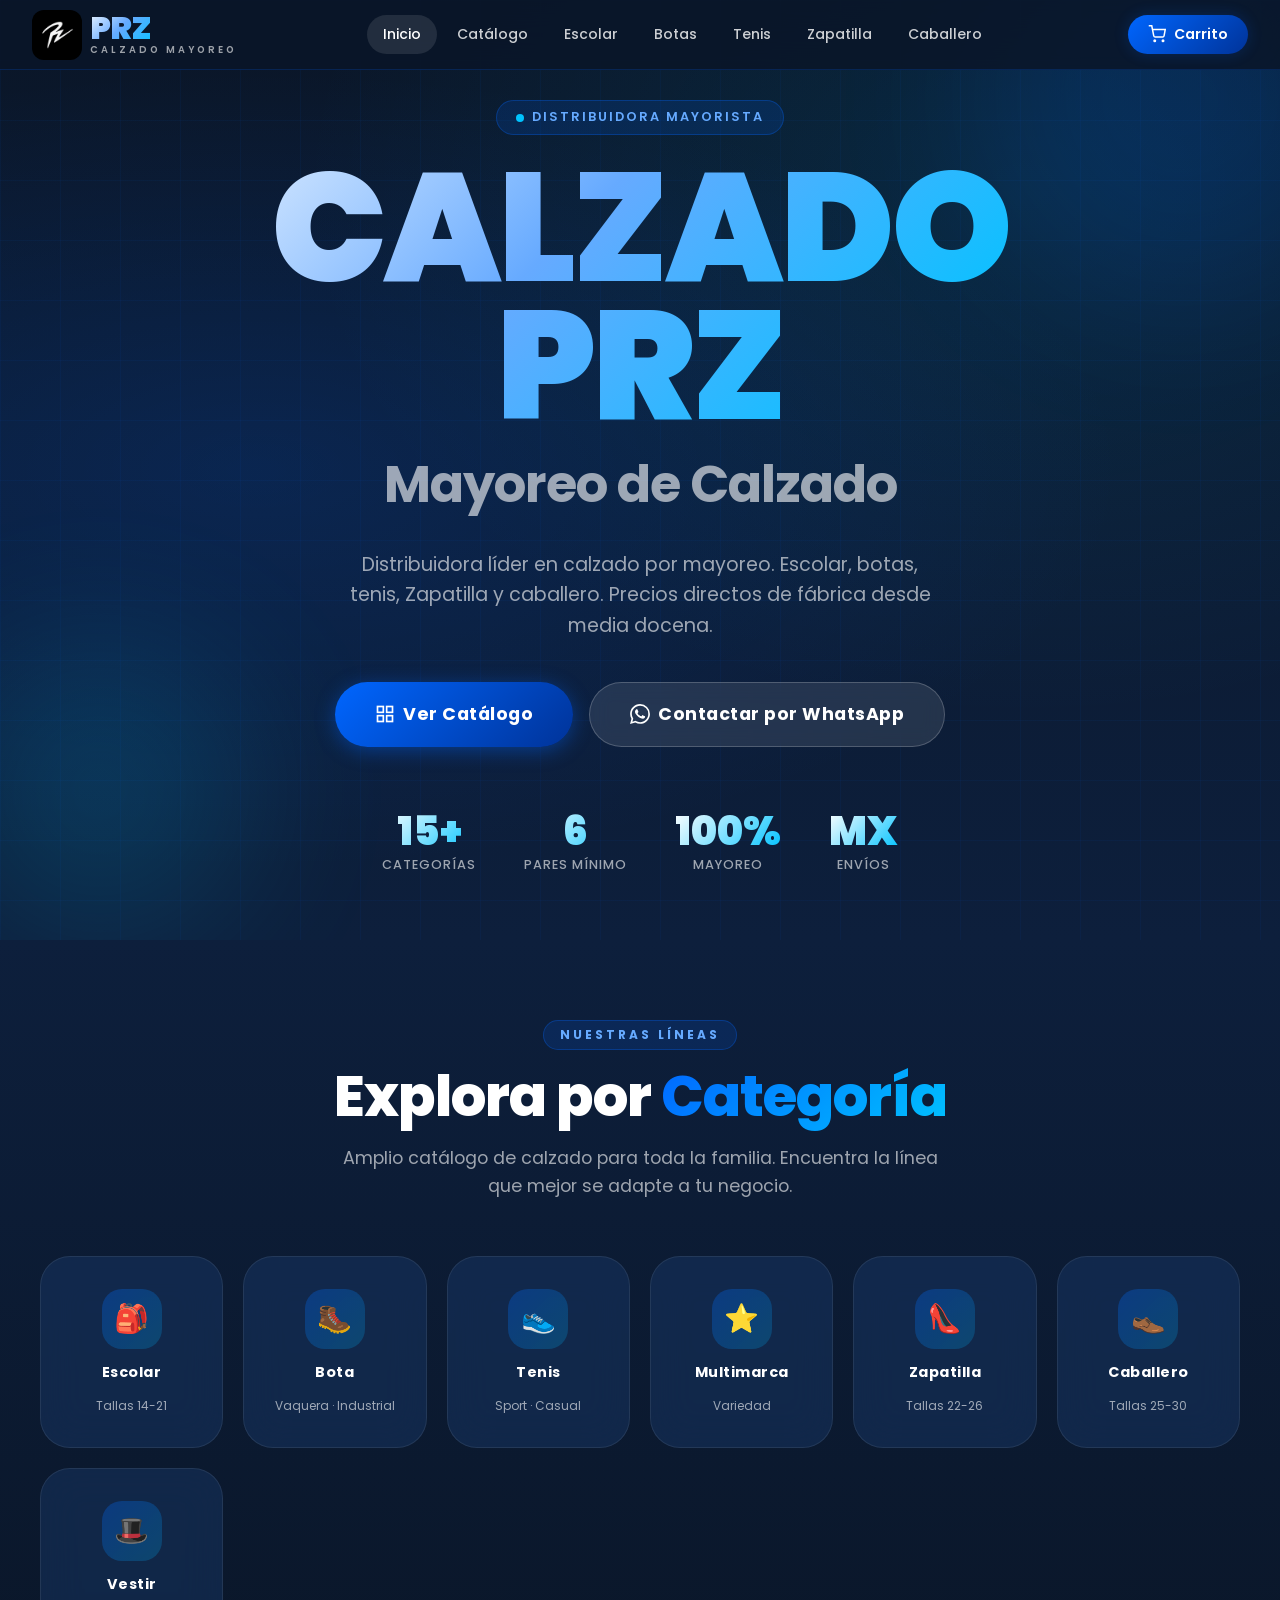
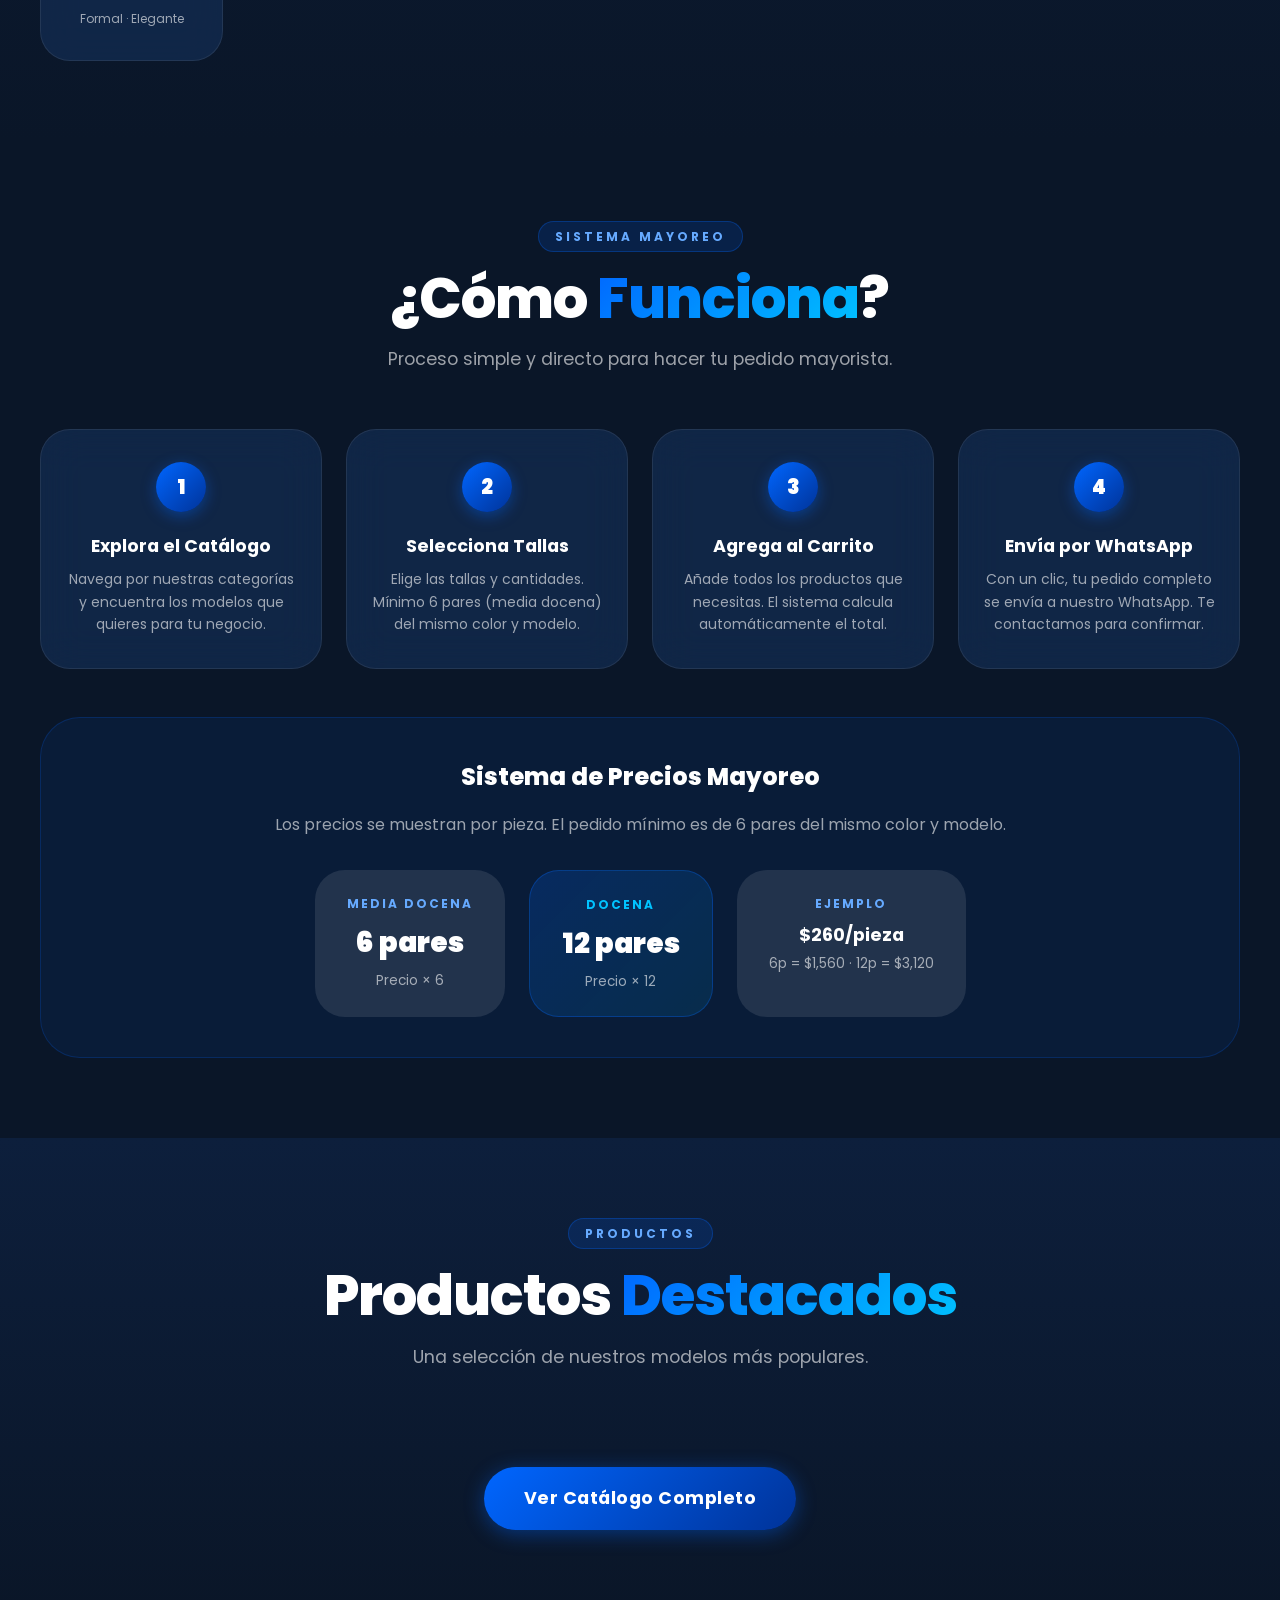
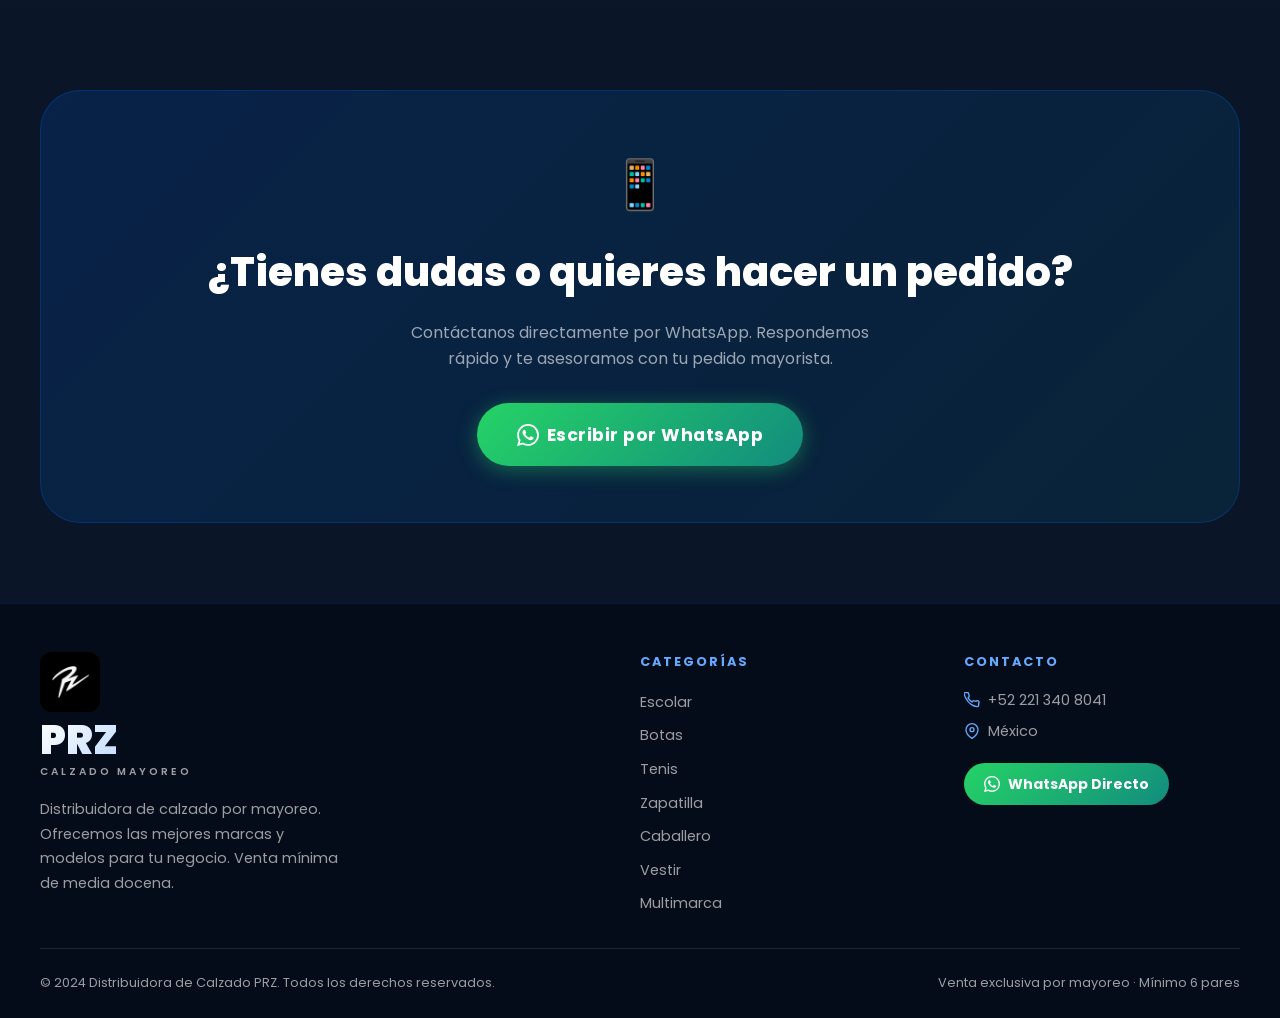
==== commit c99499f5: "Auto-deploy: cambios desde Kiro" ====
--- a/index.html
+++ b/index.html
@@ -1,11 +1,11 @@
-
+﻿
 <!DOCTYPE html>
 <html lang="es">
 <head>
   <meta charset="UTF-8">
   <meta name="viewport" content="width=device-width, initial-scale=1.0">
   <title>PRZ Calzado Mayoreo - Distribuidora de Calzado</title>
-  <meta name="description" content="Distribuidora de calzado por mayoreo. Escolar, bota, tenis, dama, caballero y más. Mínimo media docena.">
+  <meta name="description" content="Distribuidora de calzado por mayoreo. Escolar, bota, tenis, Zapatilla, caballero y más. Mínimo media docena.">
   <link rel="preconnect" href="https://fonts.googleapis.com">
   <link rel="preconnect" href="https://fonts.gstatic.com" crossorigin>
   <link href="https://fonts.googleapis.com/css2?family=Poppins:wght@400;600;700;800&display=swap" rel="stylesheet">
@@ -28,7 +28,7 @@
       <a href="catalogo.html?categoria=escolar">Escolar</a>
       <a href="catalogo.html?categoria=bota">Botas</a>
       <a href="catalogo.html?categoria=tenis">Tenis</a>
-      <a href="catalogo.html?categoria=dama">Dama</a>
+      <a href="catalogo.html?categoria=dama">Zapatilla</a>
       <a href="catalogo.html?categoria=caballero">Caballero</a>
     </div>
     <div class="nav-actions">
@@ -53,7 +53,7 @@
     <a href="catalogo.html?categoria=escolar">Escolar</a>
     <a href="catalogo.html?categoria=bota">Botas</a>
     <a href="catalogo.html?categoria=tenis">Tenis</a>
-    <a href="catalogo.html?categoria=dama">Dama</a>
+    <a href="catalogo.html?categoria=dama">Zapatilla</a>
     <a href="catalogo.html?categoria=caballero">Caballero</a>
     <a href="carrito.html">🛒 Carrito</a>
   </div>
@@ -68,7 +68,7 @@
       <h1 class="hero-title">CALZADO<br>PRZ</h1>
       <p class="hero-title-sub">Mayoreo de Calzado</p>
       <p class="hero-description">
-        Distribuidora líder en calzado por mayoreo. Escolar, botas, tenis, dama y caballero.
+        Distribuidora líder en calzado por mayoreo. Escolar, botas, tenis, Zapatilla y caballero.
         Precios directos de fábrica desde media docena.
       </p>
       <div class="hero-actions">
@@ -138,7 +138,7 @@
         </a>
         <a href="catalogo.html?categoria=dama" class="category-card">
           <div class="category-icon">👠</div>
-          <span class="category-name">Dama</span>
+          <span class="category-name">Zapatilla</span>
           <span class="category-count">Tallas 22-26</span>
         </a>
         <a href="catalogo.html?categoria=caballero" class="category-card">
@@ -260,7 +260,7 @@
           <li><a href="catalogo.html?categoria=escolar">Escolar</a></li>
           <li><a href="catalogo.html?categoria=bota">Botas</a></li>
           <li><a href="catalogo.html?categoria=tenis">Tenis</a></li>
-          <li><a href="catalogo.html?categoria=dama">Dama</a></li>
+          <li><a href="catalogo.html?categoria=dama">Zapatilla</a></li>
           <li><a href="catalogo.html?categoria=caballero">Caballero</a></li>
           <li><a href="catalogo.html?categoria=vestir">Vestir</a></li>
           <li><a href="catalogo.html?categoria=multimarca">Multimarca</a></li>
